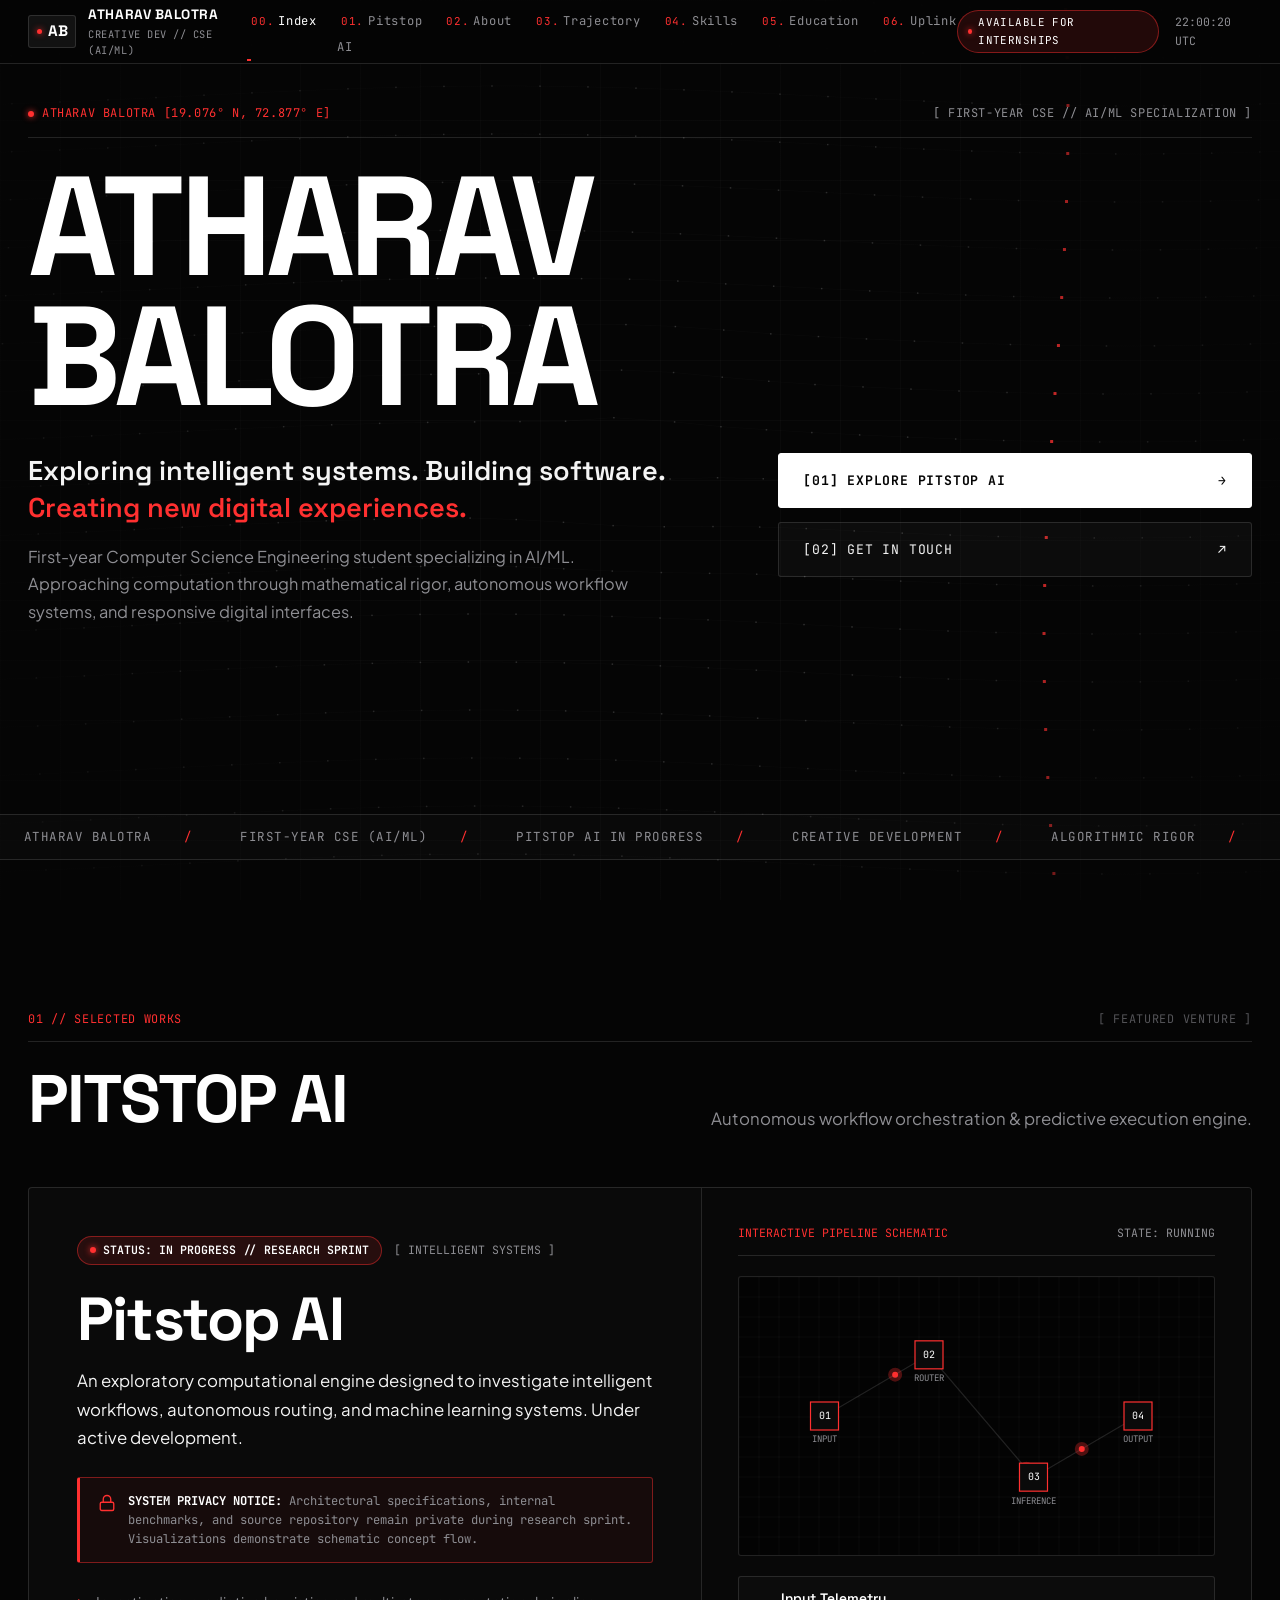
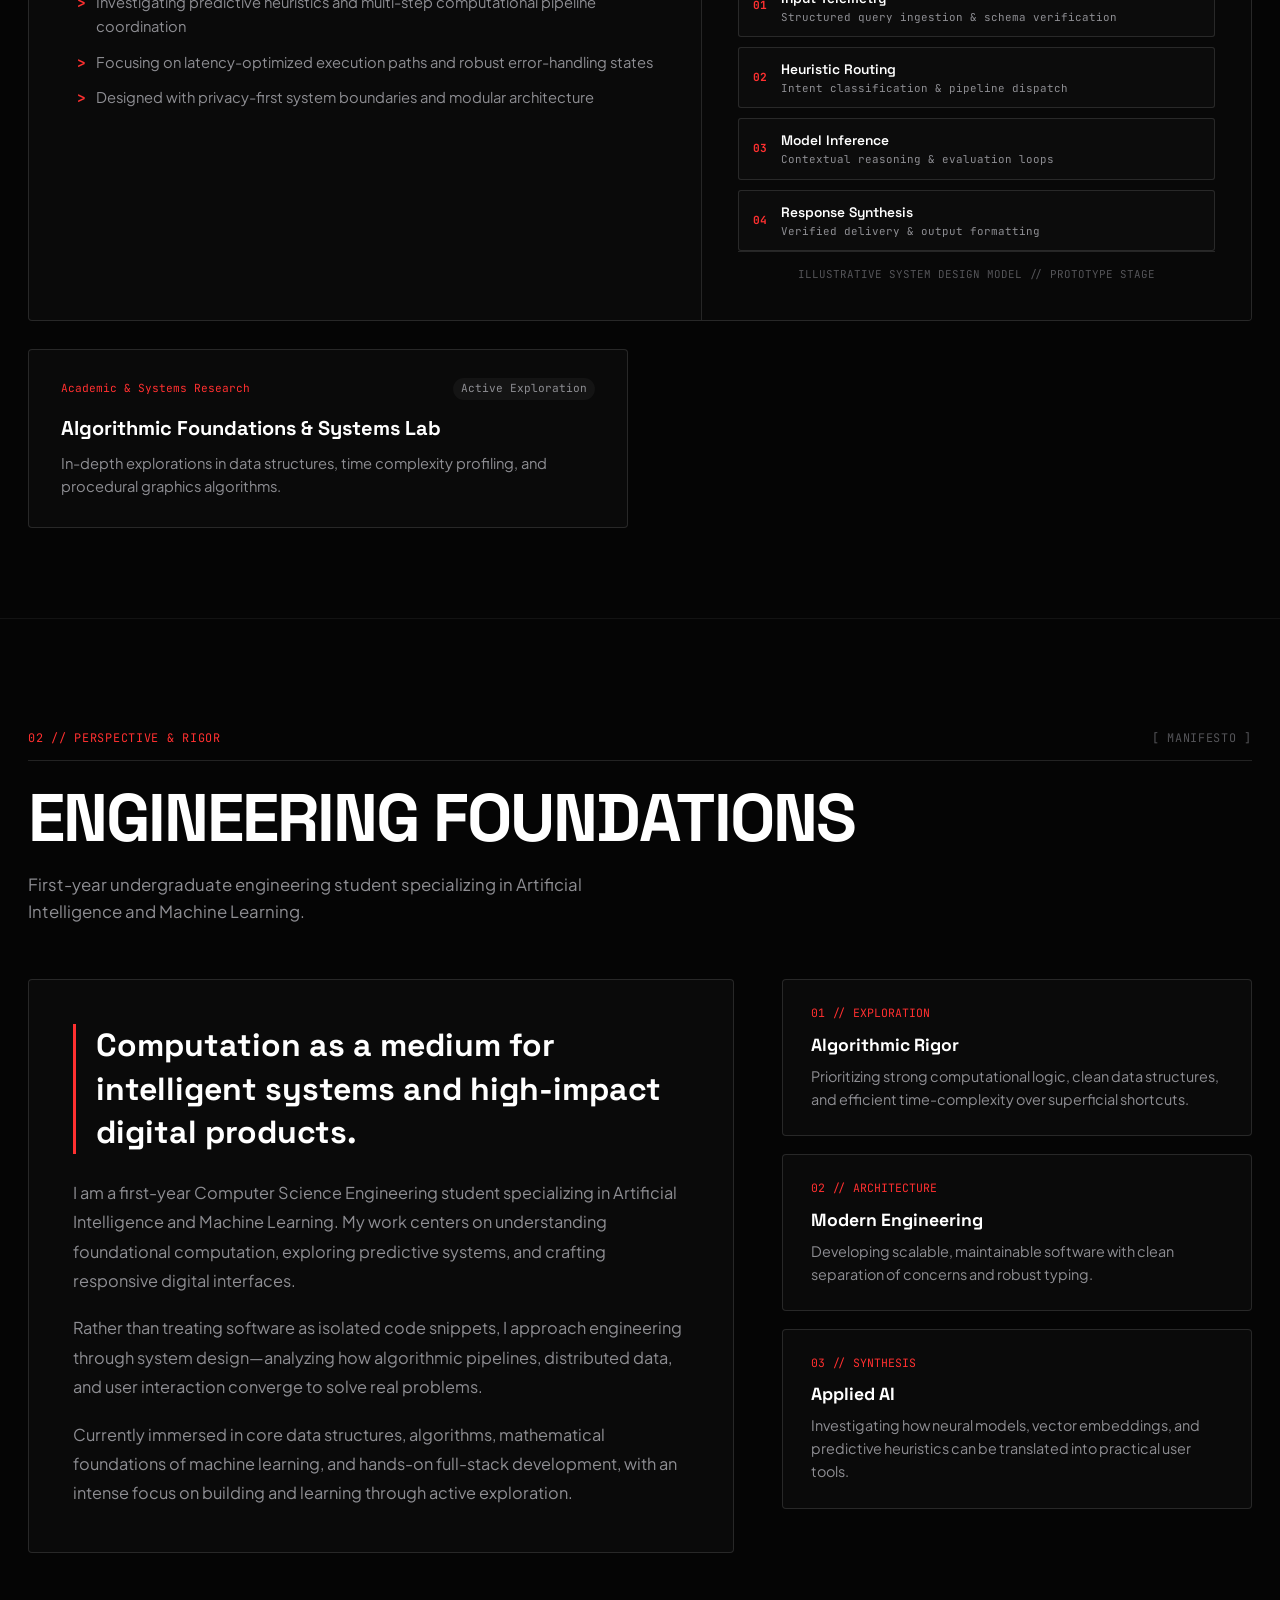
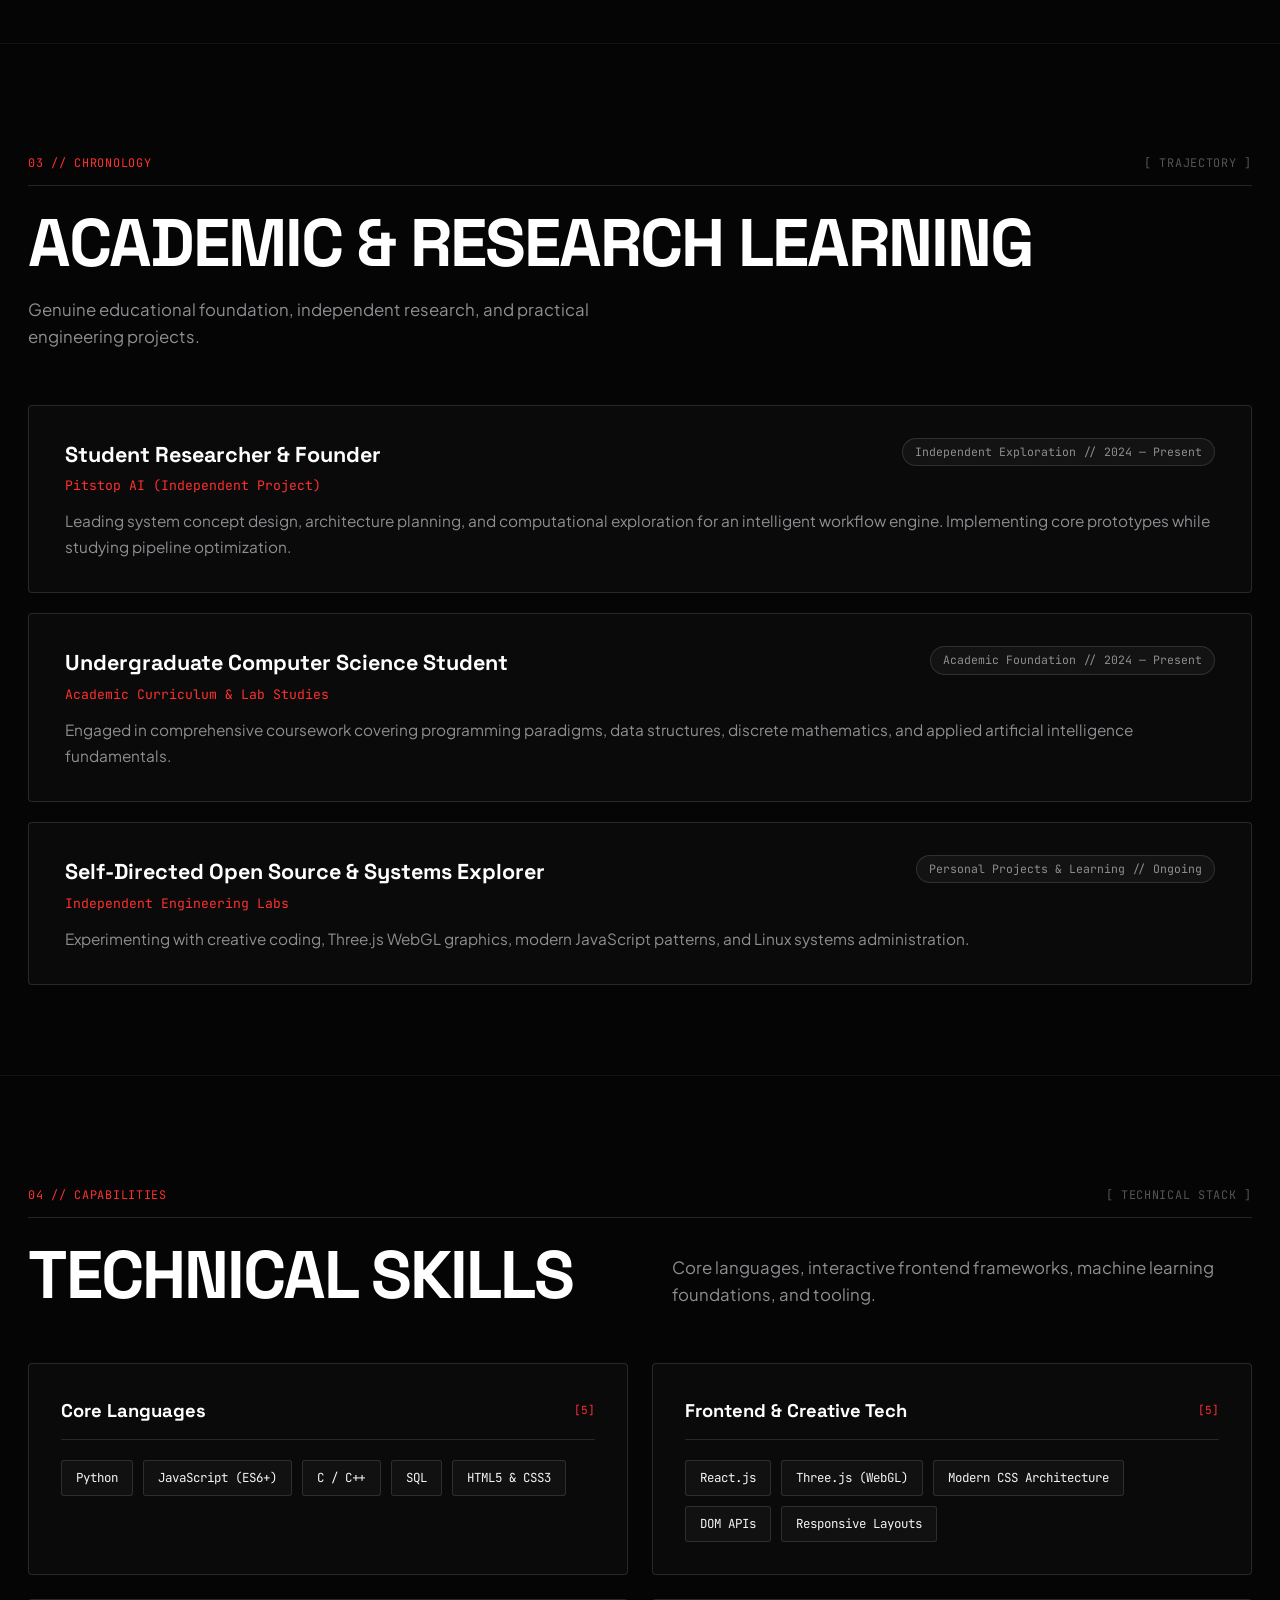
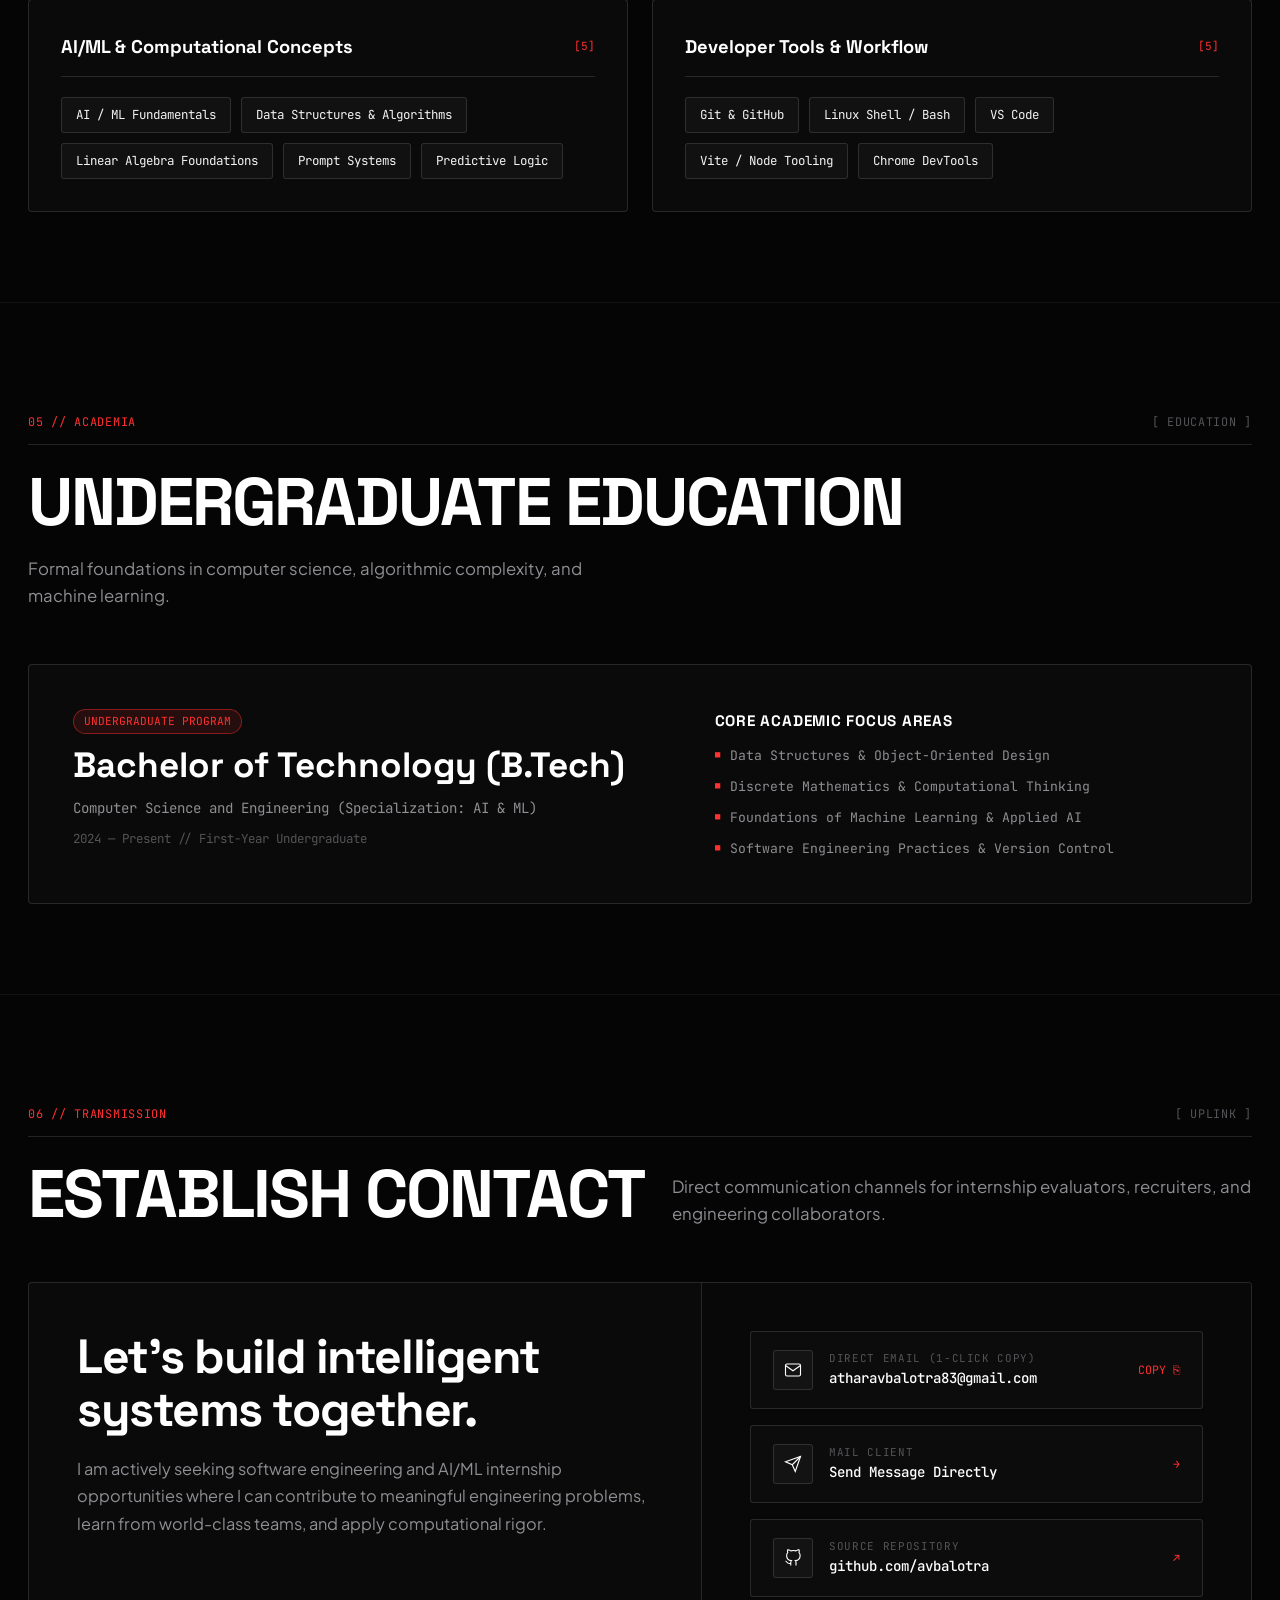
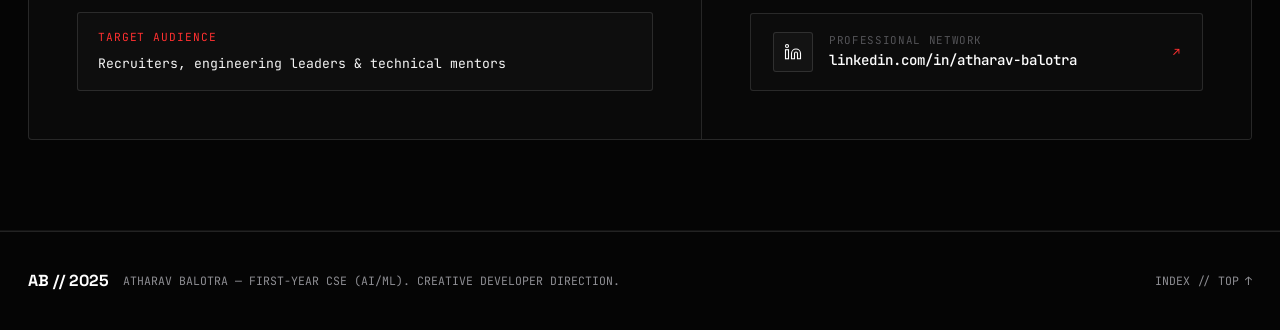
==== index.html @ dbfda737 "feat: complete Wodniack creative-developer redesign with oversized typography and generative wave ca" ====
<!DOCTYPE html>
<html lang="en">
<head>
  <meta charset="UTF-8">
  <meta name="viewport" content="width=device-width, initial-scale=1.0">
  <title>ATHARAV BALOTRA — Creative Developer &amp; CSE (AI/ML)</title>
  
  <meta name="description" content="Atharav Balotra — First-year Computer Science Engineering student specializing in AI/ML. Creative developer portfolio featuring experimental typography, generative digital patterns, and Pitstop AI.">
  <meta name="author" content="Atharav Balotra">

  <!-- Monogram Vector Favicon -->
  <link rel="icon" href="data:image/svg+xml,<svg xmlns=%22http://www.w3.org/2000/svg%22 viewBox=%220 0 100 100%22><rect width=%22100%22 height=%22100%22 fill=%22%23050505%22/><circle cx=%2250%22 cy=%2250%22 r=%2238%22 fill=%22none%22 stroke=%22%23FF3030%22 stroke-width=%223%22 stroke-dasharray=%224 4%22/><text y=%22.72em%22 x=%22.18em%22 font-size=%2255%22 font-family=%22sans-serif%22 font-weight=%22800%22 fill=%22%23ffffff%22>AB</text></svg>">

  <!-- Google Fonts: Space Grotesk (Editorial Display), JetBrains Mono (Technical Monospace), Plus Jakarta Sans (Body) -->
  <link rel="preconnect" href="https://fonts.googleapis.com">
  <link rel="preconnect" href="https://fonts.gstatic.com" crossorigin>
  <link href="https://fonts.googleapis.com/css2?family=JetBrains+Mono:wght@300;400;500;600;700&family=Plus+Jakarta+Sans:wght@300;400;500;600;700;800&family=Space+Grotesk:wght@500;600;700;800&display=swap" rel="stylesheet">

  <link rel="stylesheet" href="style.css">
</head>
<body class="wodniack-creative">

  <!-- Accessibility Skip Link -->
  <a href="#hero" class="skip-link">Skip to central content</a>

  <!-- ========================================================
       GENERATIVE DIGITAL WAVE BACKGROUND (2D CANVAS)
       ======================================================== -->
  <div class="generative-viewport" aria-hidden="true">
    <canvas id="generativeCanvas" class="canvas-generative"></canvas>
    <div class="screen-grid-overlay"></div>
    <div class="screen-dither-vignette"></div>
  </div>

  <!-- ========================================================
       MINIMAL TECHNICAL HEADER & NAVIGATION
       ======================================================== -->
  <header class="creative-header" id="mainHeader">
    <div class="header-container">
      
      <!-- Monogram & Identity -->
      <a href="#hero" class="brand-anchor" aria-label="Atharav Balotra Homepage">
        <div class="brand-badge">
          <span class="red-dot"></span>
          <span>AB</span>
        </div>
        <div class="brand-meta">
          <span class="brand-title">ATHARAV BALOTRA</span>
          <span class="brand-subtitle">CREATIVE DEV // CSE (AI/ML)</span>
        </div>
      </a>

      <!-- Desktop Navigation Links (No Resume Link) -->
      <nav class="header-nav" aria-label="Primary Navigation">
        <ul class="nav-links-row">
          <li><a href="#hero" class="nav-link-item active" data-section="hero"><span class="idx">00.</span>Index</a></li>
          <li><a href="#pitstop" class="nav-link-item" data-section="pitstop"><span class="idx">01.</span>Pitstop AI</a></li>
          <li><a href="#about" class="nav-link-item" data-section="about"><span class="idx">02.</span>About</a></li>
          <li><a href="#experience" class="nav-link-item" data-section="experience"><span class="idx">03.</span>Trajectory</a></li>
          <li><a href="#skills" class="nav-link-item" data-section="skills"><span class="idx">04.</span>Skills</a></li>
          <li><a href="#education" class="nav-link-item" data-section="education"><span class="idx">05.</span>Education</a></li>
          <li><a href="#contact" class="nav-link-item" data-section="contact"><span class="idx">06.</span>Uplink</a></li>
        </ul>
      </nav>

      <!-- Telemetry Status & Mobile Toggle -->
      <div class="header-telemetry">
        <div class="status-chip" title="Target: Recruiters &amp; Internship Evaluators">
          <span class="chip-pulse"></span>
          <span>AVAILABLE FOR INTERNSHIPS</span>
        </div>
        <span class="clock-display" id="telemetryClock">--:--:-- UTC</span>

        <button class="mobile-nav-toggle" id="mobileNavToggle" aria-label="Toggle Navigation Drawer" aria-expanded="false">
          <span class="toggle-line"></span>
          <span class="toggle-line"></span>
        </button>
      </div>

    </div>

    <!-- Mobile Drawer Menu (No Resume Button) -->
    <div class="mobile-drawer-menu" id="mobileDrawerMenu" aria-hidden="true">
      <ul class="mobile-drawer-list">
        <li><a href="#hero" class="mobile-item"><span class="m-idx">00.</span>Origin // Index</a></li>
        <li><a href="#pitstop" class="mobile-item"><span class="m-idx">01.</span>Featured // Pitstop AI</a></li>
        <li><a href="#about" class="mobile-item"><span class="m-idx">02.</span>Perspective // About</a></li>
        <li><a href="#experience" class="mobile-item"><span class="m-idx">03.</span>Chronology // Trajectory</a></li>
        <li><a href="#skills" class="mobile-item"><span class="m-idx">04.</span>Capabilities // Skills</a></li>
        <li><a href="#education" class="mobile-item"><span class="m-idx">05.</span>Undergraduate // Education</a></li>
        <li><a href="#contact" class="mobile-item"><span class="m-idx">06.</span>Transmission // Contact</a></li>
      </ul>
    </div>
  </header>

  <!-- ========================================================
       MAIN STAGE: EDITORIAL SECTORS
       ======================================================== -->
  <main class="main-content" id="main-content">

    <!-- ----------------------------------------------------
         HERO SECTION: OVERSIZED EDITORIAL TYPOGRAPHY
         ---------------------------------------------------- -->
    <section class="hero-stage" id="hero">
      <div class="hero-main-container">
        
        <!-- Metadata Row -->
        <div class="hero-meta-row">
          <span class="hero-tag">
            <span class="hero-tag-dot"></span>
            <span>ATHARAV BALOTRA [19.076° N, 72.877° E]</span>
          </span>
          <span>[ FIRST-YEAR CSE // AI/ML SPECIALIZATION ]</span>
        </div>

        <!-- Massive Kinetic Typography Heading -->
        <div class="hero-headline-wrap">
          <h1 class="hero-massive-title" id="heroMassiveTitle">
            <span class="title-line" data-text="ATHARAV">ATHARAV</span>
            <span class="title-line" data-text="BALOTRA">BALOTRA</span>
          </h1>
        </div>

        <!-- Sub-Grid: Narrative Lead & Actions -->
        <div class="hero-sub-grid">
          <div>
            <div class="hero-lead-text">
              Exploring intelligent systems. Building software. <span class="highlight-red">Creating new digital experiences.</span>
            </div>
            <p class="hero-bio-p">
              First-year Computer Science Engineering student specializing in AI/ML. Approaching computation through mathematical rigor, autonomous workflow systems, and responsive digital interfaces.
            </p>
          </div>

          <!-- Action Triggers (No Resume Button) -->
          <div class="hero-actions-row">
            <a href="#pitstop" class="btn-action-primary" aria-label="Explore Featured Project Pitstop AI">
              <span>[01] EXPLORE PITSTOP AI</span>
              <span>&rarr;</span>
            </a>
            <a href="#contact" class="btn-action-ghost" aria-label="Navigate to Contact Section">
              <span>[02] GET IN TOUCH</span>
              <span>&nearr;</span>
            </a>
          </div>
        </div>

      </div>

      <!-- Kinetic Marquee Ticker Ribbon -->
      <div class="kinetic-ticker-ribbon" aria-hidden="true">
        <div class="ticker-track">
          <span class="ticker-item">ATHARAV BALOTRA <span class="sep">/</span></span>
          <span class="ticker-item">FIRST-YEAR CSE (AI/ML) <span class="sep">/</span></span>
          <span class="ticker-item">PITSTOP AI IN PROGRESS <span class="sep">/</span></span>
          <span class="ticker-item">CREATIVE DEVELOPMENT <span class="sep">/</span></span>
          <span class="ticker-item">ALGORITHMIC RIGOR <span class="sep">/</span></span>
          <span class="ticker-item">SYSTEMS ARCHITECTURE <span class="sep">/</span></span>
          <!-- Cloned for seamless loop -->
          <span class="ticker-item">ATHARAV BALOTRA <span class="sep">/</span></span>
          <span class="ticker-item">FIRST-YEAR CSE (AI/ML) <span class="sep">/</span></span>
          <span class="ticker-item">PITSTOP AI IN PROGRESS <span class="sep">/</span></span>
          <span class="ticker-item">CREATIVE DEVELOPMENT <span class="sep">/</span></span>
          <span class="ticker-item">ALGORITHMIC RIGOR <span class="sep">/</span></span>
          <span class="ticker-item">SYSTEMS ARCHITECTURE <span class="sep">/</span></span>
        </div>
      </div>
    </section>

    <!-- ----------------------------------------------------
         01. SELECTED WORKS: PITSTOP AI (LARGE PRESENTATION)
         ---------------------------------------------------- -->
    <section class="editorial-sector" id="pitstop">
      <div class="sector-wrap">
        
        <header class="sector-editorial-header">
          <div class="seh-index-row">
            <span class="sec-num">01 // SELECTED WORKS</span>
            <span class="sec-code">[ FEATURED VENTURE ]</span>
          </div>
          <div class="seh-title-row">
            <h2 class="seh-large-title">PITSTOP AI</h2>
            <p class="seh-desc-lead">
              Autonomous workflow orchestration &amp; predictive execution engine.
            </p>
          </div>
        </header>

        <!-- Flagship Project Presentation -->
        <article class="editorial-project-card">
          <div class="epc-split-layout">
            
            <!-- Left Info Column -->
            <div class="epc-info-column">
              <div>
                <div class="epc-top-bar">
                  <span class="status-badge-red">
                    <span class="badge-dot-ping"></span>
                    <span>STATUS: IN PROGRESS // RESEARCH SPRINT</span>
                  </span>
                  <span class="epc-tag">[ INTELLIGENT SYSTEMS ]</span>
                </div>

                <h3 class="epc-project-title">Pitstop AI</h3>

                <p class="epc-summary">
                  An exploratory computational engine designed to investigate intelligent workflows, autonomous routing, and machine learning systems. Under active development.
                </p>

                <!-- Truthful Privacy Notice -->
                <div class="privacy-boundary-box">
                  <svg class="pbb-icon" viewBox="0 0 24 24" fill="none" stroke="currentColor" stroke-width="1.8">
                    <rect x="3" y="11" width="18" height="11" rx="2" ry="2"/>
                    <path d="M7 11V7a5 5 0 0 1 10 0v4"/>
                  </svg>
                  <div class="pbb-text">
                    <strong>SYSTEM PRIVACY NOTICE:</strong> Architectural specifications, internal benchmarks, and source repository remain private during research sprint. Visualizations demonstrate schematic concept flow.
                  </div>
                </div>

                <ul class="epc-bullet-list">
                  <li>Investigating predictive heuristics and multi-step computational pipeline coordination</li>
                  <li>Focusing on latency-optimized execution paths and robust error-handling states</li>
                  <li>Designed with privacy-first system boundaries and modular architecture</li>
                </ul>
              </div>
            </div>

            <!-- Right Interactive Schematic Column -->
            <div class="epc-visual-column">
              <div class="visual-column-header">
                <span class="v-tag">INTERACTIVE PIPELINE SCHEMATIC</span>
                <span>STATE: RUNNING</span>
              </div>

              <!-- Interactive 2D Canvas -->
              <div class="schematic-canvas-wrap">
                <canvas id="schematicCanvas" class="schematic-canvas"></canvas>
              </div>

              <div class="pipeline-nodes-stack">
                <div class="pipeline-node-item">
                  <span class="pni-idx">01</span>
                  <div class="pni-info">
                    <span class="pni-name">Input Telemetry</span>
                    <span class="pni-sub">Structured query ingestion &amp; schema verification</span>
                  </div>
                </div>
                <div class="pipeline-node-item">
                  <span class="pni-idx">02</span>
                  <div class="pni-info">
                    <span class="pni-name">Heuristic Routing</span>
                    <span class="pni-sub">Intent classification &amp; pipeline dispatch</span>
                  </div>
                </div>
                <div class="pipeline-node-item">
                  <span class="pni-idx">03</span>
                  <div class="pni-info">
                    <span class="pni-name">Model Inference</span>
                    <span class="pni-sub">Contextual reasoning &amp; evaluation loops</span>
                  </div>
                </div>
                <div class="pipeline-node-item">
                  <span class="pni-idx">04</span>
                  <div class="pni-info">
                    <span class="pni-name">Response Synthesis</span>
                    <span class="pni-sub">Verified delivery &amp; output formatting</span>
                  </div>
                </div>
              </div>

              <div class="visual-column-footer">
                ILLUSTRATIVE SYSTEM DESIGN MODEL // PROTOTYPE STAGE
              </div>
            </div>

          </div>
        </article>

        <!-- Secondary Explorations (Hydrated from Maintainable Data Source) -->
        <div class="secondary-projects-grid" id="secondaryProjectsContainer"></div>

      </div>
    </section>

    <!-- ----------------------------------------------------
         02. ABOUT SECTION: PERSPECTIVE & RIGOR
         ---------------------------------------------------- -->
    <section class="editorial-sector" id="about">
      <div class="sector-wrap">
        
        <header class="sector-editorial-header">
          <div class="seh-index-row">
            <span class="sec-num">02 // PERSPECTIVE &amp; RIGOR</span>
            <span class="sec-code">[ MANIFESTO ]</span>
          </div>
          <div class="seh-title-row">
            <h2 class="seh-large-title">ENGINEERING FOUNDATIONS</h2>
            <p class="seh-desc-lead">
              First-year undergraduate engineering student specializing in Artificial Intelligence and Machine Learning.
            </p>
          </div>
        </header>

        <div class="editorial-about-grid">
          
          <article class="about-manifesto-pane">
            <h3 class="manifesto-big-statement">
              Computation as a medium for intelligent systems and high-impact digital products.
            </h3>
            <div class="manifesto-paragraphs" id="aboutManifestoContainer">
              <p>
                I am a first-year Computer Science Engineering student specializing in Artificial Intelligence and Machine Learning. My work centers on understanding foundational computation, exploring predictive systems, and crafting responsive digital interfaces.
              </p>
              <p>
                Rather than treating software as isolated code snippets, I approach engineering through system design—analyzing how algorithmic pipelines, distributed data, and user interaction converge to solve real problems.
              </p>
              <p>
                Currently immersed in core data structures, algorithms, mathematical foundations of machine learning, and hands-on full-stack development, with an intense focus on building and learning through active exploration.
              </p>
            </div>
          </article>

          <div class="principles-vertical-stack" id="principlesContainer">
            <div class="principle-block">
              <div class="pb-header">
                <span>01 // EXPLORATION</span>
              </div>
              <h4 class="pb-title">Algorithmic Rigor</h4>
              <p class="pb-desc">
                Prioritizing strong computational logic, clean data structures, and efficient time-complexity over superficial shortcuts.
              </p>
            </div>

            <div class="principle-block">
              <div class="pb-header">
                <span>02 // ARCHITECTURE</span>
              </div>
              <h4 class="pb-title">Modern Engineering</h4>
              <p class="pb-desc">
                Developing scalable, maintainable software with clean separation of concerns and robust typing.
              </p>
            </div>

            <div class="principle-block">
              <div class="pb-header">
                <span>03 // SYNTHESIS</span>
              </div>
              <h4 class="pb-title">Applied AI</h4>
              <p class="pb-desc">
                Investigating how neural models, vector embeddings, and predictive heuristics can be translated into practical user tools.
              </p>
            </div>
          </div>

        </div>

      </div>
    </section>

    <!-- ----------------------------------------------------
         03. EXPERIENCE: TRAJECTORY & LABS
         ---------------------------------------------------- -->
    <section class="editorial-sector" id="experience">
      <div class="sector-wrap">
        
        <header class="sector-editorial-header">
          <div class="seh-index-row">
            <span class="sec-num">03 // CHRONOLOGY</span>
            <span class="sec-code">[ TRAJECTORY ]</span>
          </div>
          <div class="seh-title-row">
            <h2 class="seh-large-title">ACADEMIC &amp; RESEARCH LEARNING</h2>
            <p class="seh-desc-lead">
              Genuine educational foundation, independent research, and practical engineering projects.
            </p>
          </div>
        </header>

        <div class="trajectory-stack" id="experienceTrajectoryContainer">
          
          <div class="trajectory-card">
            <div class="tc-top-row">
              <div>
                <h3 class="tc-role">Student Researcher &amp; Founder</h3>
                <div class="tc-entity">Pitstop AI (Independent Project)</div>
              </div>
              <span class="tc-meta-pill">Independent Exploration // 2024 — Present</span>
            </div>
            <p class="tc-desc">
              Leading system concept design, architecture planning, and computational exploration for an intelligent workflow engine. Implementing core prototypes while studying pipeline optimization.
            </p>
          </div>

          <div class="trajectory-card">
            <div class="tc-top-row">
              <div>
                <h3 class="tc-role">Undergraduate Computer Science Student</h3>
                <div class="tc-entity">Academic Curriculum &amp; Lab Studies</div>
              </div>
              <span class="tc-meta-pill">Academic Foundation // 2024 — Present</span>
            </div>
            <p class="tc-desc">
              Engaged in comprehensive coursework covering programming paradigms, data structures, discrete mathematics, and applied artificial intelligence fundamentals.
            </p>
          </div>

          <div class="trajectory-card">
            <div class="tc-top-row">
              <div>
                <h3 class="tc-role">Self-Directed Open Source &amp; Systems Explorer</h3>
                <div class="tc-entity">Independent Engineering Labs</div>
              </div>
              <span class="tc-meta-pill">Personal Projects &amp; Learning // Ongoing</span>
            </div>
            <p class="tc-desc">
              Experimenting with creative coding, interactive Canvas graphics, modern JavaScript patterns, and Linux systems administration.
            </p>
          </div>

        </div>

      </div>
    </section>

    <!-- ----------------------------------------------------
         04. SKILLS: TECHNICAL CAPABILITIES
         ---------------------------------------------------- -->
    <section class="editorial-sector" id="skills">
      <div class="sector-wrap">
        
        <header class="sector-editorial-header">
          <div class="seh-index-row">
            <span class="sec-num">04 // CAPABILITIES</span>
            <span class="sec-code">[ TECHNICAL STACK ]</span>
          </div>
          <div class="seh-title-row">
            <h2 class="seh-large-title">TECHNICAL SKILLS</h2>
            <p class="seh-desc-lead">
              Core languages, interactive frontend frameworks, machine learning foundations, and tooling.
            </p>
          </div>
        </header>

        <div class="skills-modern-grid" id="skillsMatrixContainer">
          
          <div class="skill-modern-card">
            <div class="smc-header">
              <h3 class="smc-title">Core Languages</h3>
              <span class="smc-count">[5]</span>
            </div>
            <div class="smc-pills-wrap">
              <span class="smc-pill">Python</span>
              <span class="smc-pill">JavaScript (ES6+)</span>
              <span class="smc-pill">C / C++</span>
              <span class="smc-pill">SQL</span>
              <span class="smc-pill">HTML5 &amp; CSS3</span>
            </div>
          </div>

          <div class="skill-modern-card">
            <div class="smc-header">
              <h3 class="smc-title">Frontend &amp; Creative Tech</h3>
              <span class="smc-count">[5]</span>
            </div>
            <div class="smc-pills-wrap">
              <span class="smc-pill">React.js</span>
              <span class="smc-pill">Canvas 2D / WebGL</span>
              <span class="smc-pill">Modern CSS Architecture</span>
              <span class="smc-pill">DOM APIs</span>
              <span class="smc-pill">Responsive Layouts</span>
            </div>
          </div>

          <div class="skill-modern-card">
            <div class="smc-header">
              <h3 class="smc-title">AI/ML &amp; Computational Concepts</h3>
              <span class="smc-count">[5]</span>
            </div>
            <div class="smc-pills-wrap">
              <span class="smc-pill">AI / ML Fundamentals</span>
              <span class="smc-pill">Data Structures &amp; Algorithms</span>
              <span class="smc-pill">Linear Algebra Foundations</span>
              <span class="smc-pill">Prompt Systems</span>
              <span class="smc-pill">Predictive Logic</span>
            </div>
          </div>

          <div class="skill-modern-card">
            <div class="smc-header">
              <h3 class="smc-title">Developer Tools &amp; Workflow</h3>
              <span class="smc-count">[5]</span>
            </div>
            <div class="smc-pills-wrap">
              <span class="smc-pill">Git &amp; GitHub</span>
              <span class="smc-pill">Linux Shell / Bash</span>
              <span class="smc-pill">VS Code</span>
              <span class="smc-pill">Vite / Node Tooling</span>
              <span class="smc-pill">Chrome DevTools</span>
            </div>
          </div>

        </div>

      </div>
    </section>

    <!-- ----------------------------------------------------
         05. EDUCATION: UNDERGRADUATE FOUNDATION
         ---------------------------------------------------- -->
    <section class="editorial-sector" id="education">
      <div class="sector-wrap">
        
        <header class="sector-editorial-header">
          <div class="seh-index-row">
            <span class="sec-num">05 // ACADEMIA</span>
            <span class="sec-code">[ EDUCATION ]</span>
          </div>
          <div class="seh-title-row">
            <h2 class="seh-large-title">UNDERGRADUATE EDUCATION</h2>
            <p class="seh-desc-lead">
              Formal foundations in computer science, algorithmic complexity, and machine learning.
            </p>
          </div>
        </header>

        <article class="education-editorial-card">
          <div class="edu-split-row">
            
            <div class="edu-left-col">
              <span class="edu-tag-pill">UNDERGRADUATE PROGRAM</span>
              <h3 class="edu-degree-title">Bachelor of Technology (B.Tech)</h3>
              <div class="edu-spec-sub">Computer Science and Engineering (Specialization: AI &amp; ML)</div>
              <div class="edu-timeline-sub">2024 — Present // First-Year Undergraduate</div>
            </div>

            <div class="edu-right-col">
              <h4 class="edu-focus-header">Core Academic Focus Areas</h4>
              <ul class="edu-focus-items" id="eduFocusItemsContainer">
                <li>Data Structures &amp; Object-Oriented Design</li>
                <li>Discrete Mathematics &amp; Computational Thinking</li>
                <li>Foundations of Machine Learning &amp; Applied AI</li>
                <li>Software Engineering Practices &amp; Version Control</li>
              </ul>
            </div>

          </div>
        </article>

      </div>
    </section>

    <!-- ----------------------------------------------------
         06. CONTACT: TRANSMISSION UPLINK
         ---------------------------------------------------- -->
    <section class="editorial-sector" id="contact">
      <div class="sector-wrap">
        
        <header class="sector-editorial-header">
          <div class="seh-index-row">
            <span class="sec-num">06 // TRANSMISSION</span>
            <span class="sec-code">[ UPLINK ]</span>
          </div>
          <div class="seh-title-row">
            <h2 class="seh-large-title">ESTABLISH CONTACT</h2>
            <p class="seh-desc-lead">
              Direct communication channels for internship evaluators, recruiters, and engineering collaborators.
            </p>
          </div>
        </header>

        <div class="contact-uplink-card">
          <div class="cuc-split-layout">
            
            <div class="cuc-left-info">
              <div>
                <h3 class="cuc-headline">Let's build intelligent systems together.</h3>
                <p class="cuc-body">
                  I am actively seeking software engineering and AI/ML internship opportunities where I can contribute to meaningful engineering problems, learn from world-class teams, and apply computational rigor.
                </p>
              </div>

              <div class="cuc-audience-note">
                <span class="can-title">TARGET AUDIENCE</span>
                <span class="can-text">Recruiters, engineering leaders &amp; technical mentors</span>
              </div>
            </div>

            <div class="cuc-right-channels">
              
              <!-- 1-Click Copy Email Channel -->
              <div class="direct-channel-card" id="copyEmailBtn" role="button" tabindex="0" aria-label="Copy email address to clipboard">
                <div class="dcc-info">
                  <div class="dcc-icon-box">
                    <svg class="dcc-svg" viewBox="0 0 24 24">
                      <path d="M4 4h16c1.1 0 2 .9 2 2v12c0 1.1-.9 2-2 2H4c-1.1 0-2-.9-2-2V6c0-1.1.9-2 2-2z"/>
                      <polyline points="22,6 12,13 2,6"/>
                    </svg>
                  </div>
                  <div class="dcc-text-col">
                    <span class="dcc-lbl">DIRECT EMAIL (1-CLICK COPY)</span>
                    <span class="dcc-val" id="contactEmailVal">atharavbalotra83@gmail.com</span>
                  </div>
                </div>
                <span class="dcc-action-badge">COPY ⎘</span>
              </div>

              <!-- Mail Client Direct Link -->
              <a href="mailto:atharavbalotra83@gmail.com" class="direct-channel-card" aria-label="Send direct message via email client">
                <div class="dcc-info">
                  <div class="dcc-icon-box">
                    <svg class="dcc-svg" viewBox="0 0 24 24">
                      <line x1="22" y1="2" x2="11" y2="13"/>
                      <polygon points="22 2 15 22 11 13 2 9 22 2"/>
                    </svg>
                  </div>
                  <div class="dcc-text-col">
                    <span class="dcc-lbl">MAIL CLIENT</span>
                    <span class="dcc-val">Send Message Directly</span>
                  </div>
                </div>
                <span class="dcc-action-badge">&rarr;</span>
              </a>

              <!-- GitHub Profile -->
              <a href="https://github.com/avbalotra" target="_blank" rel="noopener noreferrer" class="direct-channel-card" aria-label="Visit Atharav Balotra GitHub profile">
                <div class="dcc-info">
                  <div class="dcc-icon-box">
                    <svg class="dcc-svg" viewBox="0 0 24 24">
                      <path d="M9 19c-5 1.5-5-2.5-7-3m14 6v-3.87a3.37 3.37 0 0 0-.94-2.61c3.14-.35 6.44-1.54 6.44-7A5.44 5.44 0 0 0 20 4.77 5.07 5.07 0 0 0 19.91 1S18.73.65 16 2.48a13.38 13.38 0 0 0-7 0C6.27.65 5.09 1 5.09 1A5.07 5.07 0 0 0 5 4.77a5.44 5.44 0 0 0-1.5 3.78c0 5.42 3.3 6.61 6.44 7A3.37 3.37 0 0 0 9 18.13V22"/>
                    </svg>
                  </div>
                  <div class="dcc-text-col">
                    <span class="dcc-lbl">SOURCE REPOSITORY</span>
                    <span class="dcc-val">github.com/avbalotra</span>
                  </div>
                </div>
                <span class="dcc-action-badge">&nearr;</span>
              </a>

              <!-- LinkedIn Profile -->
              <a href="https://www.linkedin.com/in/atharav-balotra-5058a7336" target="_blank" rel="noopener noreferrer" class="direct-channel-card" aria-label="Visit Atharav Balotra LinkedIn profile">
                <div class="dcc-info">
                  <div class="dcc-icon-box">
                    <svg class="dcc-svg" viewBox="0 0 24 24">
                      <path d="M16 8a6 6 0 0 1 6 6v7h-4v-7a2 2 0 0 0-2-2 2 2 0 0 0-2 2v7h-4v-7a6 6 0 0 1 6-6z"/>
                      <rect x="2" y="9" width="4" height="12"/>
                      <circle cx="4" cy="4" r="2"/>
                    </svg>
                  </div>
                  <div class="dcc-text-col">
                    <span class="dcc-lbl">PROFESSIONAL NETWORK</span>
                    <span class="dcc-val">linkedin.com/in/atharav-balotra</span>
                  </div>
                </div>
                <span class="dcc-action-badge">&nearr;</span>
              </a>

            </div>

          </div>
        </div>

      </div>
    </section>

  </main>

  <!-- Interactive Clipboard Toast -->
  <div class="cyber-toast" id="copyToast" role="status" aria-live="polite">
    <span class="toast-dot"></span>
    <span class="toast-msg">EMAIL COPIED TO CLIPBOARD // ATHARAVBALOTRA83@GMAIL.COM</span>
  </div>

  <!-- ========================================================
       CREATIVE FOOTER
       ======================================================== -->
  <footer class="creative-footer">
    <div class="footer-container">
      <div class="footer-left">
        <span class="footer-monogram">AB // 2025</span>
        <span class="footer-statement">
          ATHARAV BALOTRA &mdash; FIRST-YEAR CSE (AI/ML). CREATIVE DEVELOPER DIRECTION.
        </span>
      </div>
      <div class="footer-right">
        <a href="#hero" class="footer-back-top" aria-label="Return to top of page">
          <span>INDEX // TOP</span>
          <span>&uarr;</span>
        </a>
      </div>
    </div>
  </footer>

  <!-- ========================================================
       SCRIPTS: DATA SOURCE MODULE & MOTION ARCHITECTURE
       ======================================================== -->
  <script src="portfolio-data.js"></script>
  <script src="script.js"></script>
</body>
</html>
---- style.css ----
/* ==========================================================================
   ATHARAV BALOTRA — CREATIVE DEVELOPER & CSE (AI/ML)
   STYLE.CSS: Wodniack-Inspired Creative-Developer Direction
   Oversized Editorial Typography, Generative Digital Graphics,
   Brutalist Monochrome Contrast & Restrained Vivid Red Accents
   Pure CSS (Zero external frameworks)
   ========================================================================== */

/* --------------------------------------------------------------------------
   1. DESIGN TOKENS & SYSTEM VARIABLES
   -------------------------------------------------------------------------- */
:root {
  /* Editorial Monochrome Palette */
  --bg-void: #050505;
  --bg-surface: #0a0a0a;
  --bg-surface-hover: #121212;
  --bg-card: rgba(14, 14, 14, 0.85);
  --bg-card-hover: rgba(22, 22, 22, 0.95);

  /* Hairline Borders & Structural Grids */
  --border-line: rgba(255, 255, 255, 0.12);
  --border-line-hover: rgba(255, 255, 255, 0.35);
  --border-subtle: rgba(255, 255, 255, 0.06);

  /* Restrained Vivid Red Accent */
  --accent-red: #FF3030;
  --accent-red-hover: #ff4d4d;
  --deep-red: #801018;
  --accent-red-dim: rgba(255, 48, 48, 0.12);
  --accent-red-glow: rgba(255, 48, 48, 0.3);
  --accent-red-border: rgba(255, 48, 48, 0.45);

  /* Typography Palette */
  --text-pure: #ffffff;
  --text-primary: #F4F4F4;
  --text-secondary: #8E8E93;
  --text-muted: #545458;

  /* Typography Families */
  --font-display: 'Space Grotesk', -apple-system, BlinkMacSystemFont, 'Segoe UI', Roboto, sans-serif;
  --font-body: 'Plus Jakarta Sans', -apple-system, BlinkMacSystemFont, 'Segoe UI', Roboto, sans-serif;
  --font-mono: 'JetBrains Mono', 'SF Mono', Consolas, Menlo, monospace;

  /* Layout Constants */
  --max-width: 1320px;
  --header-h: 64px;
  --radius-card: 4px;
  --radius-pill: 999px;

  /* Motion Curves */
  --ease-expo: cubic-bezier(0.16, 1, 0.3, 1);
  --transition-fast: 0.18s var(--ease-expo);
  --transition-smooth: 0.35s var(--ease-expo);
}

/* --------------------------------------------------------------------------
   2. GLOBAL RESETS & STACKING ARCHITECTURE
   -------------------------------------------------------------------------- */
*, *::before, *::after {
  box-sizing: border-box;
  margin: 0;
  padding: 0;
}

html {
  scroll-behavior: smooth;
  font-size: 16px;
  background-color: var(--bg-void);
  color: var(--text-primary);
  font-family: var(--font-body);
  -webkit-font-smoothing: antialiased;
  -moz-osx-font-smoothing: grayscale;
}

html, body {
  overflow-x: hidden;
  width: 100%;
  max-width: 100vw;
  background-color: var(--bg-void);
}

body.wodniack-creative {
  position: relative;
  min-height: 100vh;
  min-height: 100svh;
  color: var(--text-primary);
  line-height: 1.6;
}

/* Global Link Reset (Neutralize default browser blue & underline) */
a {
  color: inherit;
  text-decoration: none;
  transition: color var(--transition-fast), border-color var(--transition-fast);
}

/* Accessible Focus States */
a:focus-visible,
button:focus-visible,
div[tabindex="0"]:focus-visible {
  outline: 2px solid var(--accent-red);
  outline-offset: 3px;
}

/* Skip Link */
.skip-link {
  position: absolute;
  top: -100px;
  left: 20px;
  background: var(--bg-void);
  color: var(--accent-red);
  border: 1px solid var(--accent-red);
  padding: 8px 16px;
  font-family: var(--font-mono);
  font-size: 0.8rem;
  z-index: 10000;
  border-radius: 2px;
  transition: top 0.2s ease;
}
.skip-link:focus {
  top: 15px;
}

/* Custom Scrollbar */
::-webkit-scrollbar {
  width: 5px;
}
::-webkit-scrollbar-track {
  background: var(--bg-void);
}
::-webkit-scrollbar-thumb {
  background: rgba(255, 255, 255, 0.18);
  border-radius: 2px;
}
::-webkit-scrollbar-thumb:hover {
  background: var(--accent-red);
}

/* --------------------------------------------------------------------------
   3. GENERATIVE BACKGROUND VIEWPORT (INTERACTIVE DIGITAL WAVE & GRAIN)
   -------------------------------------------------------------------------- */
.generative-viewport {
  position: fixed;
  inset: 0;
  width: 100vw;
  height: 100vh;
  height: 100svh;
  pointer-events: none;
  z-index: 0;
  overflow: hidden;
  background: var(--bg-void);
}

.canvas-generative {
  position: absolute;
  inset: 0;
  width: 100%;
  height: 100%;
  display: block;
  z-index: 1;
}

.screen-grid-overlay {
  position: absolute;
  inset: 0;
  z-index: 2;
  background-image: linear-gradient(to right, rgba(255, 255, 255, 0.02) 1px, transparent 1px),
                    linear-gradient(to bottom, rgba(255, 255, 255, 0.02) 1px, transparent 1px);
  background-size: 60px 60px;
  pointer-events: none;
}

.screen-dither-vignette {
  position: absolute;
  inset: 0;
  z-index: 3;
  background: radial-gradient(circle at center, transparent 35%, rgba(5, 5, 5, 0.88) 100%);
  pointer-events: none;
}

/* --------------------------------------------------------------------------
   4. MINIMAL TECHNICAL HEADER & NAVIGATION
   -------------------------------------------------------------------------- */
.creative-header {
  position: fixed;
  top: 0;
  left: 0;
  right: 0;
  height: var(--header-h);
  background: rgba(5, 5, 5, 0.85);
  backdrop-filter: blur(16px);
  -webkit-backdrop-filter: blur(16px);
  border-bottom: 1px solid var(--border-line);
  z-index: 1000;
  display: flex;
  align-items: center;
}

.header-container {
  max-width: var(--max-width);
  margin: 0 auto;
  width: 100%;
  padding: 0 28px;
  display: flex;
  align-items: center;
  justify-content: space-between;
}

/* Brand Monogram */
.brand-anchor {
  display: flex;
  align-items: center;
  gap: 12px;
}

.brand-badge {
  font-family: var(--font-display);
  font-weight: 800;
  font-size: 0.95rem;
  letter-spacing: -0.02em;
  color: var(--text-pure);
  background: rgba(255, 255, 255, 0.06);
  border: 1px solid var(--border-line);
  padding: 3px 8px;
  border-radius: 3px;
  display: inline-flex;
  align-items: center;
  gap: 6px;
}

.brand-badge .red-dot {
  width: 5px;
  height: 5px;
  background: var(--accent-red);
  border-radius: 50%;
  box-shadow: 0 0 6px var(--accent-red);
}

.brand-meta {
  display: flex;
  flex-direction: column;
}

.brand-title {
  font-family: var(--font-display);
  font-weight: 700;
  font-size: 0.85rem;
  letter-spacing: 0.04em;
  color: var(--text-pure);
}

.brand-subtitle {
  font-family: var(--font-mono);
  font-size: 0.65rem;
  color: var(--text-secondary);
  letter-spacing: 0.05em;
}

/* Desktop Navigation */
.header-nav {
  display: flex;
}

.nav-links-row {
  display: flex;
  align-items: center;
  gap: 20px;
  list-style: none;
}

.nav-link-item {
  font-family: var(--font-mono);
  font-size: 0.76rem;
  letter-spacing: 0.06em;
  color: var(--text-secondary);
  padding: 6px 4px;
  position: relative;
  transition: color var(--transition-fast);
}

.nav-link-item .idx {
  color: var(--accent-red);
  margin-right: 4px;
  font-size: 0.68rem;
}

.nav-link-item::after {
  content: '';
  position: absolute;
  bottom: 0;
  left: 0;
  width: 0%;
  height: 1.5px;
  background: var(--accent-red);
  transition: width 0.25s var(--ease-expo);
}

.nav-link-item:hover {
  color: var(--text-pure);
}

.nav-link-item:hover::after,
.nav-link-item.active::after {
  width: 100%;
}

.nav-link-item.active {
  color: var(--text-pure);
}

/* Header Telemetry Status */
.header-telemetry {
  display: flex;
  align-items: center;
  gap: 16px;
  font-family: var(--font-mono);
  font-size: 0.72rem;
}

.status-chip {
  display: inline-flex;
  align-items: center;
  gap: 6px;
  padding: 3px 10px;
  background: var(--accent-red-dim);
  border: 1px solid var(--accent-red-border);
  border-radius: var(--radius-pill);
  color: var(--text-pure);
  font-size: 0.68rem;
  letter-spacing: 0.04em;
}

.status-chip .chip-pulse {
  width: 5px;
  height: 5px;
  background: var(--accent-red);
  border-radius: 50%;
  box-shadow: 0 0 6px var(--accent-red);
  animation: pulse-ring 2s infinite ease-in-out;
}

@keyframes pulse-ring {
  0%, 100% { opacity: 0.4; transform: scale(0.9); }
  50% { opacity: 1; transform: scale(1.2); }
}

.clock-display {
  color: var(--text-secondary);
}

/* Mobile Toggle */
.mobile-nav-toggle {
  display: none;
  background: transparent;
  border: 1px solid var(--border-line);
  border-radius: 3px;
  width: 36px;
  height: 36px;
  cursor: pointer;
  padding: 8px;
  flex-direction: column;
  justify-content: space-around;
  align-items: center;
}

.toggle-line {
  width: 18px;
  height: 1.5px;
  background: var(--text-pure);
  border-radius: 1px;
  transition: transform 0.2s ease, opacity 0.2s ease;
}

/* Mobile Drawer */
.mobile-drawer-menu {
  display: none;
  position: absolute;
  top: 100%;
  left: 0;
  width: 100%;
  background: rgba(6, 6, 6, 0.98);
  backdrop-filter: blur(24px);
  -webkit-backdrop-filter: blur(24px);
  border-bottom: 1px solid var(--border-line);
  padding: 24px;
  flex-direction: column;
  gap: 18px;
}

.mobile-drawer-menu.open {
  display: flex;
}

.mobile-drawer-list {
  list-style: none;
  display: flex;
  flex-direction: column;
  gap: 14px;
}

.mobile-item {
  font-family: var(--font-mono);
  font-size: 0.92rem;
  color: var(--text-secondary);
  display: flex;
  align-items: center;
  gap: 10px;
  padding: 8px 0;
  border-bottom: 1px solid var(--border-subtle);
}

.mobile-item .m-idx {
  color: var(--accent-red);
  font-size: 0.75rem;
}

.mobile-item:hover, .mobile-item.active {
  color: var(--text-pure);
}

/* --------------------------------------------------------------------------
   5. HERO STAGE (OVERSIZED EDITORIAL TYPOGRAPHY)
   -------------------------------------------------------------------------- */
.hero-stage {
  min-height: 100vh;
  min-height: 100svh;
  display: flex;
  flex-direction: column;
  justify-content: space-between;
  padding-top: calc(var(--header-h) + 40px);
  padding-bottom: 40px;
  position: relative;
  z-index: 10;
}

.hero-main-container {
  max-width: var(--max-width);
  margin: 0 auto;
  width: 100%;
  padding: 0 28px;
}

.hero-meta-row {
  display: flex;
  align-items: center;
  justify-content: space-between;
  margin-bottom: 24px;
  border-bottom: 1px solid var(--border-line);
  padding-bottom: 14px;
  font-family: var(--font-mono);
  font-size: 0.75rem;
  color: var(--text-secondary);
  letter-spacing: 0.05em;
}

.hero-meta-row .hero-tag {
  color: var(--accent-red);
  display: flex;
  align-items: center;
  gap: 8px;
}

.hero-tag-dot {
  width: 6px;
  height: 6px;
  background: var(--accent-red);
  border-radius: 50%;
  box-shadow: 0 0 6px var(--accent-red);
}

/* Kinetic Title (Massive Editorial Headline) */
.hero-headline-wrap {
  margin: 20px 0 32px;
}

.hero-massive-title {
  font-family: var(--font-display);
  font-size: clamp(3.2rem, 11.5vw, 8.8rem);
  font-weight: 800;
  line-height: 0.92;
  letter-spacing: -0.04em;
  color: var(--text-pure);
  text-transform: uppercase;
}

.hero-massive-title .title-line {
  display: block;
}

.hero-massive-title .glitch-glyph {
  color: var(--accent-red);
  display: inline-block;
}

/* Sub-Row: Narrative Split & Actions */
.hero-sub-grid {
  display: grid;
  grid-template-columns: 1.2fr 0.8fr;
  gap: 40px;
  align-items: start;
  margin-top: 16px;
}

.hero-lead-text {
  font-family: var(--font-display);
  font-size: clamp(1.2rem, 2.2vw, 1.7rem);
  font-weight: 600;
  color: var(--text-primary);
  line-height: 1.35;
  margin-bottom: 16px;
}

.hero-lead-text .highlight-red {
  color: var(--accent-red);
}

.hero-bio-p {
  font-size: 1.02rem;
  color: var(--text-secondary);
  line-height: 1.7;
  max-width: 640px;
}

/* Action CTAs (No Resume Button) */
.hero-actions-row {
  display: flex;
  flex-direction: column;
  gap: 14px;
}

.btn-action-primary {
  display: inline-flex;
  align-items: center;
  justify-content: space-between;
  padding: 16px 24px;
  background: var(--text-pure);
  color: #050505;
  font-family: var(--font-mono);
  font-size: 0.82rem;
  font-weight: 700;
  letter-spacing: 0.06em;
  border-radius: 3px;
  border: 1px solid var(--text-pure);
  transition: all var(--transition-fast);
}

.btn-action-primary:hover {
  background: var(--accent-red);
  border-color: var(--accent-red);
  color: #ffffff;
  transform: translateY(-2px);
  box-shadow: 0 0 24px var(--accent-red-glow);
}

.btn-action-ghost {
  display: inline-flex;
  align-items: center;
  justify-content: space-between;
  padding: 16px 24px;
  background: rgba(255, 255, 255, 0.03);
  color: var(--text-primary);
  font-family: var(--font-mono);
  font-size: 0.82rem;
  letter-spacing: 0.06em;
  border-radius: 3px;
  border: 1px solid var(--border-line);
  transition: all var(--transition-fast);
}

.btn-action-ghost:hover {
  background: rgba(255, 255, 255, 0.08);
  border-color: var(--border-line-hover);
  color: var(--text-pure);
  transform: translateY(-2px);
}

/* Kinetic Ticker Ribbon */
.kinetic-ticker-ribbon {
  width: 100%;
  overflow: hidden;
  border-top: 1px solid var(--border-line);
  border-bottom: 1px solid var(--border-line);
  background: rgba(255, 255, 255, 0.02);
  padding: 12px 0;
  margin-top: 40px;
  position: relative;
}

.ticker-track {
  display: flex;
  width: fit-content;
  white-space: nowrap;
  animation: ticker-scroll 28s linear infinite;
}

@keyframes ticker-scroll {
  from { transform: translateX(0); }
  to { transform: translateX(-50%); }
}

.ticker-item {
  font-family: var(--font-mono);
  font-size: 0.78rem;
  letter-spacing: 0.12em;
  color: var(--text-secondary);
  padding: 0 24px;
}

.ticker-item .sep {
  color: var(--accent-red);
  margin-left: 24px;
}

/* --------------------------------------------------------------------------
   6. SECTION ARCHITECTURE & EDITORIAL HEADERS
   -------------------------------------------------------------------------- */
.editorial-sector {
  padding: 110px 0 90px;
  position: relative;
  z-index: 10;
  border-bottom: 1px solid var(--border-subtle);
}

.sector-wrap {
  max-width: var(--max-width);
  margin: 0 auto;
  padding: 0 28px;
}

.sector-editorial-header {
  margin-bottom: 54px;
}

.seh-index-row {
  display: flex;
  align-items: center;
  justify-content: space-between;
  border-bottom: 1px solid var(--border-line);
  padding-bottom: 12px;
  margin-bottom: 24px;
  font-family: var(--font-mono);
  font-size: 0.74rem;
  letter-spacing: 0.06em;
}

.seh-index-row .sec-num {
  color: var(--accent-red);
}

.seh-index-row .sec-code {
  color: var(--text-muted);
}

.seh-title-row {
  display: flex;
  align-items: flex-end;
  justify-content: space-between;
  flex-wrap: wrap;
  gap: 20px;
}

.seh-large-title {
  font-family: var(--font-display);
  font-size: clamp(2.2rem, 5.5vw, 4.2rem);
  font-weight: 800;
  letter-spacing: -0.03em;
  line-height: 1;
  color: var(--text-pure);
}

.seh-desc-lead {
  font-size: 1.05rem;
  color: var(--text-secondary);
  max-width: 580px;
  line-height: 1.6;
}

/* --------------------------------------------------------------------------
   7. PROJECT SHOWCASE: PITSTOP AI (LARGE EDITORIAL PRESENTATION)
   -------------------------------------------------------------------------- */
.editorial-project-card {
  background: var(--bg-surface);
  border: 1px solid var(--border-line);
  border-radius: var(--radius-card);
  overflow: hidden;
  transition: border-color var(--transition-smooth), transform var(--transition-smooth);
}

.editorial-project-card:hover {
  border-color: var(--border-line-hover);
}

.epc-split-layout {
  display: grid;
  grid-template-columns: 1.1fr 0.9fr;
}

.epc-info-column {
  padding: 48px;
  display: flex;
  flex-direction: column;
  justify-content: space-between;
}

.epc-top-bar {
  display: flex;
  align-items: center;
  gap: 12px;
  margin-bottom: 24px;
  flex-wrap: wrap;
}

.status-badge-red {
  display: inline-flex;
  align-items: center;
  gap: 7px;
  padding: 4px 12px;
  background: var(--accent-red-dim);
  border: 1px solid var(--accent-red-border);
  border-radius: var(--radius-pill);
  font-family: var(--font-mono);
  font-size: 0.72rem;
  color: #ffffff;
  font-weight: 600;
}

.badge-dot-ping {
  width: 6px;
  height: 6px;
  background: var(--accent-red);
  border-radius: 50%;
  box-shadow: 0 0 6px var(--accent-red);
}

.epc-tag {
  font-family: var(--font-mono);
  font-size: 0.72rem;
  color: var(--text-secondary);
}

.epc-project-title {
  font-family: var(--font-display);
  font-size: clamp(2.4rem, 4.8vw, 3.8rem);
  font-weight: 800;
  line-height: 1;
  letter-spacing: -0.03em;
  color: var(--text-pure);
  margin-bottom: 18px;
}

.epc-summary {
  font-size: 1.05rem;
  line-height: 1.7;
  color: var(--text-primary);
  margin-bottom: 24px;
}

/* Privacy & System Boundary Box */
.privacy-boundary-box {
  background: rgba(255, 48, 48, 0.05);
  border: 1px solid var(--accent-red-border);
  border-left: 3px solid var(--accent-red);
  padding: 14px 18px;
  border-radius: 3px;
  margin-bottom: 28px;
  display: flex;
  align-items: flex-start;
  gap: 12px;
}

.pbb-icon {
  width: 18px;
  height: 18px;
  stroke: var(--accent-red);
  flex-shrink: 0;
  margin-top: 2px;
}

.pbb-text {
  font-family: var(--font-mono);
  font-size: 0.76rem;
  line-height: 1.55;
  color: var(--text-secondary);
}

.pbb-text strong {
  color: var(--text-pure);
}

.epc-bullet-list {
  list-style: none;
  display: flex;
  flex-direction: column;
  gap: 12px;
  margin-bottom: 24px;
}

.epc-bullet-list li {
  display: flex;
  align-items: flex-start;
  gap: 10px;
  font-size: 0.92rem;
  color: var(--text-secondary);
  line-height: 1.6;
}

.epc-bullet-list li::before {
  content: '>';
  font-family: var(--font-mono);
  color: var(--accent-red);
  font-weight: 700;
}

/* Interactive Generative Architectural Canvas (Right Column) */
.epc-visual-column {
  background: #080808;
  border-left: 1px solid var(--border-line);
  position: relative;
  display: flex;
  flex-direction: column;
  justify-content: space-between;
  padding: 36px;
}

.visual-column-header {
  display: flex;
  align-items: center;
  justify-content: space-between;
  border-bottom: 1px solid var(--border-line);
  padding-bottom: 12px;
  font-family: var(--font-mono);
  font-size: 0.72rem;
  color: var(--text-secondary);
}

.visual-column-header .v-tag {
  color: var(--accent-red);
}

.schematic-canvas-wrap {
  position: relative;
  width: 100%;
  height: 280px;
  margin: 20px 0;
  border: 1px solid var(--border-line);
  border-radius: 3px;
  overflow: hidden;
  background: #030303;
}

.schematic-canvas {
  width: 100%;
  height: 100%;
  display: block;
}

.pipeline-nodes-stack {
  display: flex;
  flex-direction: column;
  gap: 10px;
}

.pipeline-node-item {
  display: flex;
  align-items: center;
  gap: 14px;
  padding: 10px 14px;
  background: rgba(255, 255, 255, 0.02);
  border: 1px solid var(--border-line);
  border-radius: 3px;
  transition: all var(--transition-fast);
}

.pipeline-node-item:hover {
  background: rgba(255, 48, 48, 0.08);
  border-color: var(--accent-red-border);
}

.pni-idx {
  font-family: var(--font-mono);
  font-size: 0.7rem;
  font-weight: 700;
  color: var(--accent-red);
}

.pni-info {
  display: flex;
  flex-direction: column;
}

.pni-name {
  font-family: var(--font-display);
  font-size: 0.86rem;
  font-weight: 600;
  color: var(--text-pure);
}

.pni-sub {
  font-family: var(--font-mono);
  font-size: 0.68rem;
  color: var(--text-secondary);
}

.visual-column-footer {
  padding-top: 14px;
  border-top: 1px solid var(--border-line);
  font-family: var(--font-mono);
  font-size: 0.68rem;
  color: var(--text-muted);
  text-align: center;
}

/* Secondary Explorations Grid */
.secondary-projects-grid {
  display: grid;
  grid-template-columns: repeat(2, 1fr);
  gap: 24px;
  margin-top: 28px;
}

.sec-project-card {
  padding: 28px 32px;
  background: var(--bg-surface);
  border: 1px solid var(--border-line);
  border-radius: var(--radius-card);
  transition: all var(--transition-fast);
}

.sec-project-card:hover {
  border-color: var(--accent-red-border);
  background: var(--bg-surface-hover);
  transform: translateY(-2px);
}

.spc-meta {
  display: flex;
  align-items: center;
  justify-content: space-between;
  margin-bottom: 12px;
  font-family: var(--font-mono);
  font-size: 0.7rem;
}

.spc-meta .spc-cat {
  color: var(--accent-red);
}

.spc-meta .spc-status {
  color: var(--text-secondary);
  background: rgba(255, 255, 255, 0.04);
  padding: 2px 8px;
  border-radius: var(--radius-pill);
}

.spc-title {
  font-family: var(--font-display);
  font-size: 1.25rem;
  font-weight: 700;
  color: var(--text-pure);
  margin-bottom: 8px;
}

.spc-desc {
  font-size: 0.92rem;
  color: var(--text-secondary);
  line-height: 1.6;
}

/* --------------------------------------------------------------------------
   8. ABOUT SECTION (EDITORIAL STATEMENT & PILLARS)
   -------------------------------------------------------------------------- */
.editorial-about-grid {
  display: grid;
  grid-template-columns: 1.2fr 0.8fr;
  gap: 48px;
  align-items: start;
}

.about-manifesto-pane {
  background: var(--bg-surface);
  border: 1px solid var(--border-line);
  border-radius: var(--radius-card);
  padding: 44px;
}

.manifesto-big-statement {
  font-family: var(--font-display);
  font-size: clamp(1.4rem, 2.6vw, 2rem);
  font-weight: 700;
  color: var(--text-pure);
  line-height: 1.35;
  margin-bottom: 24px;
  border-left: 3px solid var(--accent-red);
  padding-left: 20px;
}

.manifesto-paragraphs {
  font-size: 1.02rem;
  color: var(--text-secondary);
  line-height: 1.8;
  display: flex;
  flex-direction: column;
  gap: 18px;
}

.manifesto-paragraphs p strong {
  color: var(--text-pure);
}

/* Engineering Principles Cards */
.principles-vertical-stack {
  display: flex;
  flex-direction: column;
  gap: 18px;
}

.principle-block {
  padding: 24px 28px;
  background: var(--bg-surface);
  border: 1px solid var(--border-line);
  border-radius: var(--radius-card);
  transition: all var(--transition-fast);
}

.principle-block:hover {
  border-color: var(--accent-red-border);
  transform: translateX(4px);
}

.pb-header {
  display: flex;
  align-items: center;
  justify-content: space-between;
  margin-bottom: 8px;
  font-family: var(--font-mono);
  font-size: 0.72rem;
  color: var(--accent-red);
}

.pb-title {
  font-family: var(--font-display);
  font-size: 1.1rem;
  font-weight: 700;
  color: var(--text-pure);
  margin-bottom: 6px;
}

.pb-desc {
  font-size: 0.9rem;
  color: var(--text-secondary);
  line-height: 1.6;
}

/* --------------------------------------------------------------------------
   9. EXPERIENCE & TRAJECTORY (AUTHENTIC ACADEMIC & RESEARCH LABS)
   -------------------------------------------------------------------------- */
.trajectory-stack {
  display: flex;
  flex-direction: column;
  gap: 20px;
}

.trajectory-card {
  padding: 32px 36px;
  background: var(--bg-surface);
  border: 1px solid var(--border-line);
  border-radius: var(--radius-card);
  transition: all var(--transition-fast);
}

.trajectory-card:hover {
  border-color: var(--border-line-hover);
  transform: translateY(-2px);
}

.tc-top-row {
  display: flex;
  align-items: flex-start;
  justify-content: space-between;
  flex-wrap: wrap;
  gap: 12px;
  margin-bottom: 12px;
}

.tc-role {
  font-family: var(--font-display);
  font-size: 1.35rem;
  font-weight: 700;
  color: var(--text-pure);
}

.tc-entity {
  font-family: var(--font-mono);
  font-size: 0.82rem;
  color: var(--accent-red);
  margin-top: 3px;
}

.tc-meta-pill {
  font-family: var(--font-mono);
  font-size: 0.72rem;
  color: var(--text-secondary);
  background: rgba(255, 255, 255, 0.04);
  padding: 4px 12px;
  border-radius: var(--radius-pill);
  border: 1px solid var(--border-line);
}

.tc-desc {
  font-size: 0.96rem;
  color: var(--text-secondary);
  line-height: 1.7;
}

/* --------------------------------------------------------------------------
   10. SKILLS ARSENAL (CLEAN TECHNICAL GRID)
   -------------------------------------------------------------------------- */
.skills-modern-grid {
  display: grid;
  grid-template-columns: repeat(2, 1fr);
  gap: 24px;
}

.skill-modern-card {
  padding: 32px;
  background: var(--bg-surface);
  border: 1px solid var(--border-line);
  border-radius: var(--radius-card);
  transition: all var(--transition-fast);
}

.skill-modern-card:hover {
  border-color: var(--border-line-hover);
}

.smc-header {
  display: flex;
  align-items: center;
  justify-content: space-between;
  border-bottom: 1px solid var(--border-line);
  padding-bottom: 14px;
  margin-bottom: 20px;
}

.smc-title {
  font-family: var(--font-display);
  font-size: 1.15rem;
  font-weight: 700;
  color: var(--text-pure);
}

.smc-count {
  font-family: var(--font-mono);
  font-size: 0.7rem;
  color: var(--accent-red);
}

.smc-pills-wrap {
  display: flex;
  flex-wrap: wrap;
  gap: 10px;
}

.smc-pill {
  font-family: var(--font-mono);
  font-size: 0.78rem;
  padding: 7px 14px;
  background: rgba(255, 255, 255, 0.03);
  border: 1px solid var(--border-line);
  border-radius: 3px;
  color: var(--text-primary);
  transition: all var(--transition-fast);
}

.smc-pill:hover {
  background: var(--accent-red-dim);
  border-color: var(--accent-red-border);
  color: var(--text-pure);
  transform: translateY(-2px);
}

/* --------------------------------------------------------------------------
   11. EDUCATION (AUTHENTIC UNDERGRADUATE BADGE)
   -------------------------------------------------------------------------- */
.education-editorial-card {
  padding: 44px;
  background: var(--bg-surface);
  border: 1px solid var(--border-line);
  border-radius: var(--radius-card);
}

.edu-split-row {
  display: grid;
  grid-template-columns: 1.1fr 0.9fr;
  gap: 40px;
  align-items: start;
}

.edu-left-col {
  display: flex;
  flex-direction: column;
  gap: 10px;
}

.edu-tag-pill {
  font-family: var(--font-mono);
  font-size: 0.7rem;
  color: var(--accent-red);
  background: var(--accent-red-dim);
  border: 1px solid var(--accent-red-border);
  padding: 3px 10px;
  border-radius: var(--radius-pill);
  width: fit-content;
}

.edu-degree-title {
  font-family: var(--font-display);
  font-size: clamp(1.6rem, 3.2vw, 2.2rem);
  font-weight: 800;
  color: var(--text-pure);
  line-height: 1.2;
}

.edu-spec-sub {
  font-family: var(--font-mono);
  font-size: 0.88rem;
  color: var(--text-secondary);
}

.edu-timeline-sub {
  font-family: var(--font-mono);
  font-size: 0.78rem;
  color: var(--text-muted);
}

.edu-right-col {
  display: flex;
  flex-direction: column;
  gap: 12px;
}

.edu-focus-header {
  font-family: var(--font-display);
  font-size: 0.95rem;
  font-weight: 700;
  color: var(--text-pure);
  text-transform: uppercase;
  letter-spacing: 0.05em;
}

.edu-focus-items {
  list-style: none;
  display: flex;
  flex-direction: column;
  gap: 10px;
}

.edu-focus-items li {
  display: flex;
  align-items: center;
  gap: 10px;
  font-family: var(--font-mono);
  font-size: 0.82rem;
  color: var(--text-secondary);
}

.edu-focus-items li::before {
  content: '■';
  color: var(--accent-red);
  font-size: 0.55rem;
}

/* --------------------------------------------------------------------------
   12. CONTACT UPLINK (MINIMAL TECHNICAL CLOSING, NO RESUME BUTTON)
   -------------------------------------------------------------------------- */
.contact-uplink-card {
  background: var(--bg-surface);
  border: 1px solid var(--border-line);
  border-radius: var(--radius-card);
  overflow: hidden;
}

.cuc-split-layout {
  display: grid;
  grid-template-columns: 1.1fr 0.9fr;
}

.cuc-left-info {
  padding: 48px;
  display: flex;
  flex-direction: column;
  justify-content: space-between;
}

.cuc-headline {
  font-family: var(--font-display);
  font-size: clamp(2rem, 4vw, 3rem);
  font-weight: 800;
  line-height: 1.1;
  letter-spacing: -0.03em;
  color: var(--text-pure);
  margin-bottom: 18px;
}

.cuc-body {
  font-size: 1.02rem;
  color: var(--text-secondary);
  line-height: 1.7;
  margin-bottom: 28px;
}

.cuc-audience-note {
  background: rgba(255, 255, 255, 0.02);
  border: 1px solid var(--border-line);
  padding: 16px 20px;
  border-radius: 3px;
  display: flex;
  flex-direction: column;
  gap: 6px;
  font-family: var(--font-mono);
}

.can-title {
  font-size: 0.7rem;
  color: var(--accent-red);
  letter-spacing: 0.08em;
}

.can-text {
  font-size: 0.82rem;
  color: var(--text-primary);
}

.cuc-right-channels {
  padding: 48px;
  background: #080808;
  border-left: 1px solid var(--border-line);
  display: flex;
  flex-direction: column;
  gap: 16px;
}

.direct-channel-card {
  padding: 18px 22px;
  background: rgba(255, 255, 255, 0.02);
  border: 1px solid var(--border-line);
  border-radius: 3px;
  display: flex;
  align-items: center;
  justify-content: space-between;
  transition: all var(--transition-fast);
  cursor: pointer;
}

.direct-channel-card:hover {
  background: rgba(255, 48, 48, 0.08);
  border-color: var(--accent-red-border);
  transform: translateX(4px);
}

.dcc-info {
  display: flex;
  align-items: center;
  gap: 16px;
}

.dcc-icon-box {
  width: 40px;
  height: 40px;
  border: 1px solid var(--border-line);
  border-radius: 3px;
  display: flex;
  align-items: center;
  justify-content: center;
  background: rgba(255, 255, 255, 0.03);
}

.dcc-svg {
  width: 18px;
  height: 18px;
  stroke: var(--text-pure);
  fill: none;
  stroke-width: 1.5;
}

.direct-channel-card:hover .dcc-svg {
  stroke: var(--accent-red);
}

.dcc-text-col {
  display: flex;
  flex-direction: column;
}

.dcc-lbl {
  font-family: var(--font-mono);
  font-size: 0.68rem;
  color: var(--text-muted);
  letter-spacing: 0.06em;
}

.dcc-val {
  font-family: var(--font-mono);
  font-size: 0.88rem;
  color: var(--text-pure);
  font-weight: 500;
}

.dcc-action-badge {
  font-family: var(--font-mono);
  font-size: 0.72rem;
  color: var(--accent-red);
}

/* Clipboard Toast */
.cyber-toast {
  position: fixed;
  bottom: 24px;
  right: 24px;
  background: #0a0a0a;
  border: 1px solid var(--accent-red-border);
  box-shadow: 0 10px 30px rgba(0, 0, 0, 0.9), 0 0 16px var(--accent-red-glow);
  padding: 14px 22px;
  border-radius: var(--radius-card);
  display: flex;
  align-items: center;
  gap: 12px;
  z-index: 10000;
  transform: translateY(120%);
  opacity: 0;
  transition: all 0.3s var(--ease-expo);
  pointer-events: none;
}

.cyber-toast.show {
  transform: translateY(0);
  opacity: 1;
}

.toast-dot {
  width: 8px;
  height: 8px;
  background: var(--accent-red);
  border-radius: 50%;
  box-shadow: 0 0 8px var(--accent-red);
}

.toast-msg {
  font-family: var(--font-mono);
  font-size: 0.78rem;
  color: var(--text-pure);
}

/* --------------------------------------------------------------------------
   13. CREATIVE FOOTER
   -------------------------------------------------------------------------- */
.creative-footer {
  border-top: 1px solid var(--border-line);
  background: var(--bg-void);
  padding: 36px 0;
  position: relative;
  z-index: 10;
}

.footer-container {
  max-width: var(--max-width);
  margin: 0 auto;
  padding: 0 28px;
  display: flex;
  align-items: center;
  justify-content: space-between;
}

.footer-left {
  display: flex;
  align-items: center;
  gap: 14px;
}

.footer-monogram {
  font-family: var(--font-display);
  font-weight: 800;
  font-size: 1rem;
  color: var(--text-pure);
}

.footer-statement {
  font-family: var(--font-mono);
  font-size: 0.72rem;
  color: var(--text-secondary);
}

.footer-back-top {
  font-family: var(--font-mono);
  font-size: 0.72rem;
  color: var(--text-secondary);
  display: flex;
  align-items: center;
  gap: 6px;
  transition: color var(--transition-fast);
}

.footer-back-top:hover {
  color: var(--accent-red);
}

/* --------------------------------------------------------------------------
   14. RESPONSIVE BREAKPOINTS (MOBILE & TABLET ADAPTATION)
   -------------------------------------------------------------------------- */
@media (max-width: 1024px) {
  .hero-sub-grid {
    grid-template-columns: 1fr;
    gap: 28px;
  }
  .epc-split-layout {
    grid-template-columns: 1fr;
  }
  .epc-visual-column {
    border-left: none;
    border-top: 1px solid var(--border-line);
  }
  .editorial-about-grid {
    grid-template-columns: 1fr;
  }
  .edu-split-row {
    grid-template-columns: 1fr;
  }
  .cuc-split-layout {
    grid-template-columns: 1fr;
  }
  .cuc-right-channels {
    border-left: none;
    border-top: 1px solid var(--border-line);
  }
}

@media (max-width: 860px) {
  .header-nav {
    display: none;
  }
  .header-telemetry {
    display: none;
  }
  .mobile-nav-toggle {
    display: flex;
  }
  .skills-modern-grid {
    grid-template-columns: 1fr;
  }
  .secondary-projects-grid {
    grid-template-columns: 1fr;
  }
  .hero-massive-title {
    font-size: clamp(2.8rem, 13vw, 4.8rem);
  }
}

@media (max-width: 640px) {
  .header-container,
  .hero-main-container,
  .sector-wrap,
  .footer-container {
    padding: 0 18px;
  }
  .editorial-sector {
    padding: 70px 0 50px;
  }
  .epc-info-column,
  .epc-visual-column,
  .about-manifesto-pane,
  .trajectory-card,
  .skill-modern-card,
  .education-editorial-card,
  .cuc-left-info,
  .cuc-right-channels {
    padding: 24px 18px;
  }
  .hero-massive-title {
    font-size: clamp(2.3rem, 12vw, 3.6rem);
  }
  .footer-container {
    flex-direction: column;
    gap: 16px;
    align-items: flex-start;
  }
  .cyber-toast {
    left: 18px;
    right: 18px;
    bottom: 80px;
  }
}

/* Reduced Motion Preference */
@media (prefers-reduced-motion: reduce) {
  *, *::before, *::after {
    animation-duration: 0.001ms !important;
    animation-iteration-count: 1 !important;
    transition-duration: 0.001ms !important;
    scroll-behavior: auto !important;
  }
}
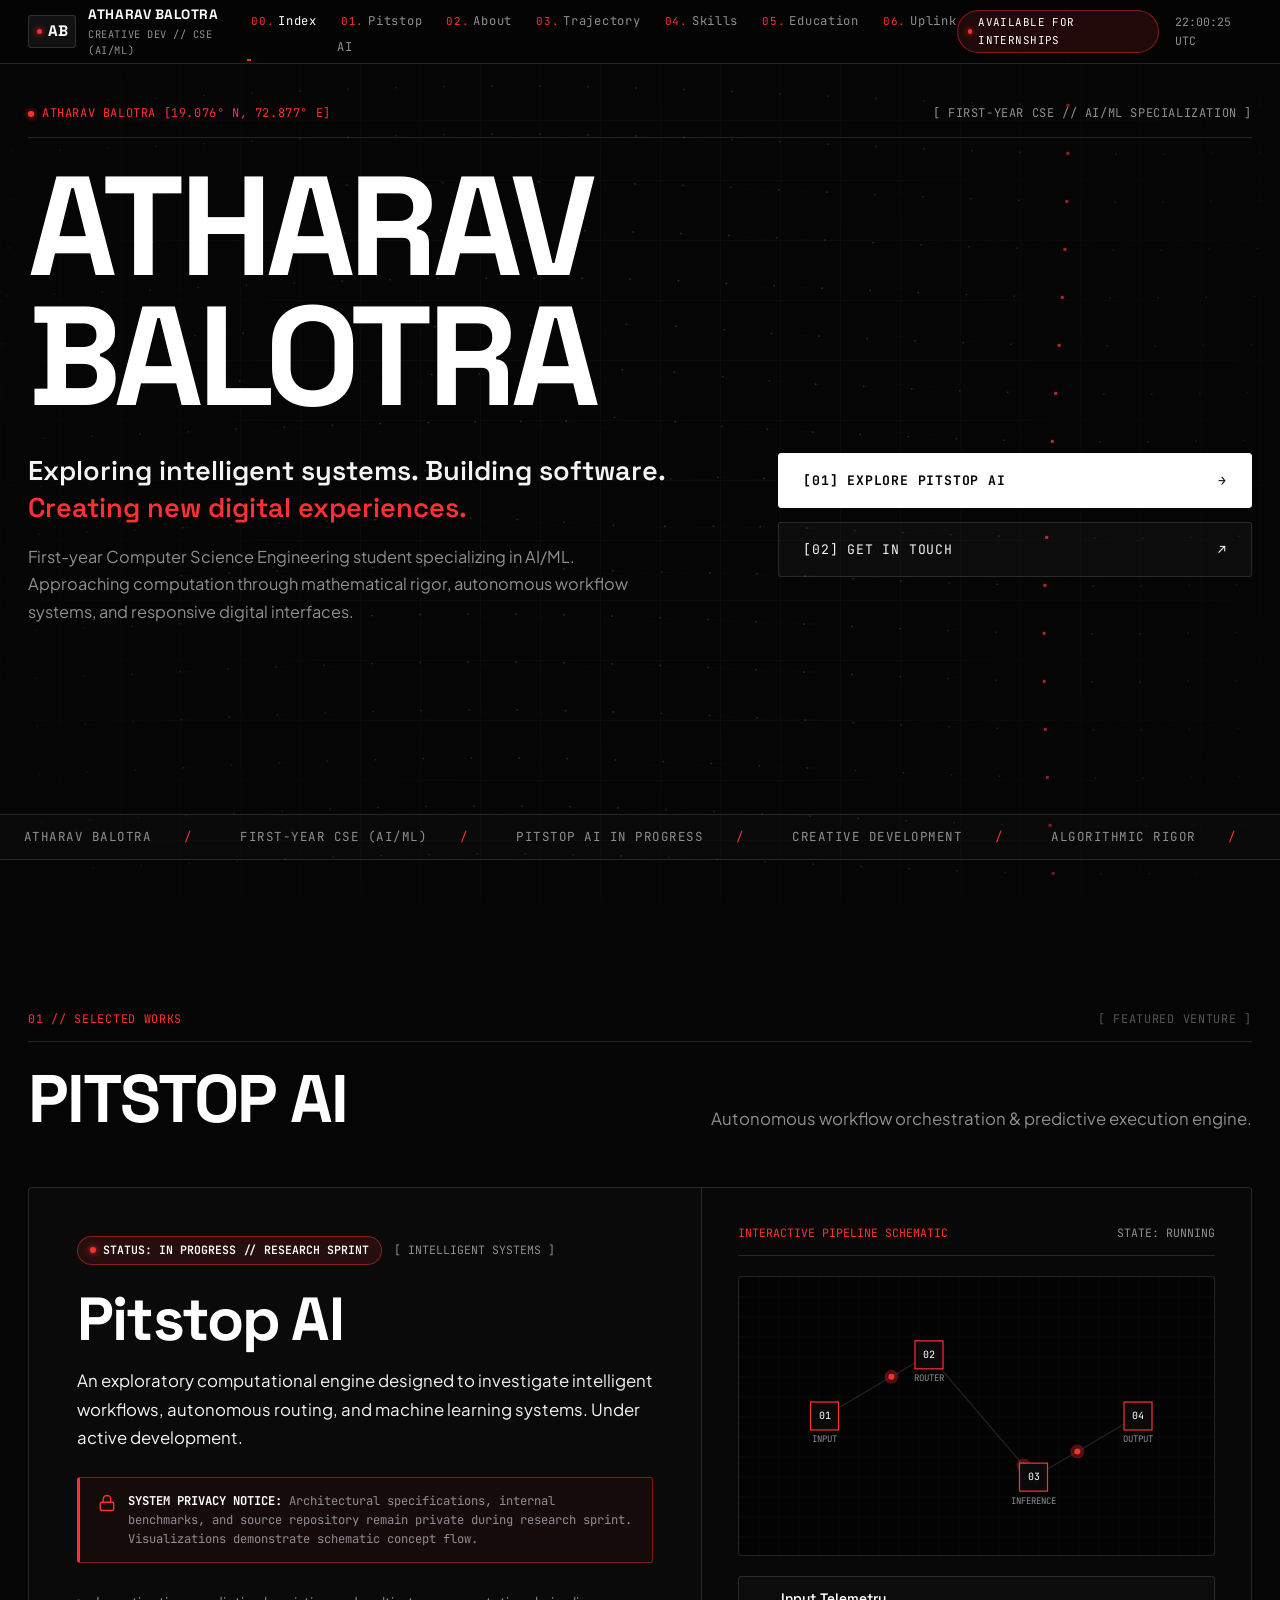
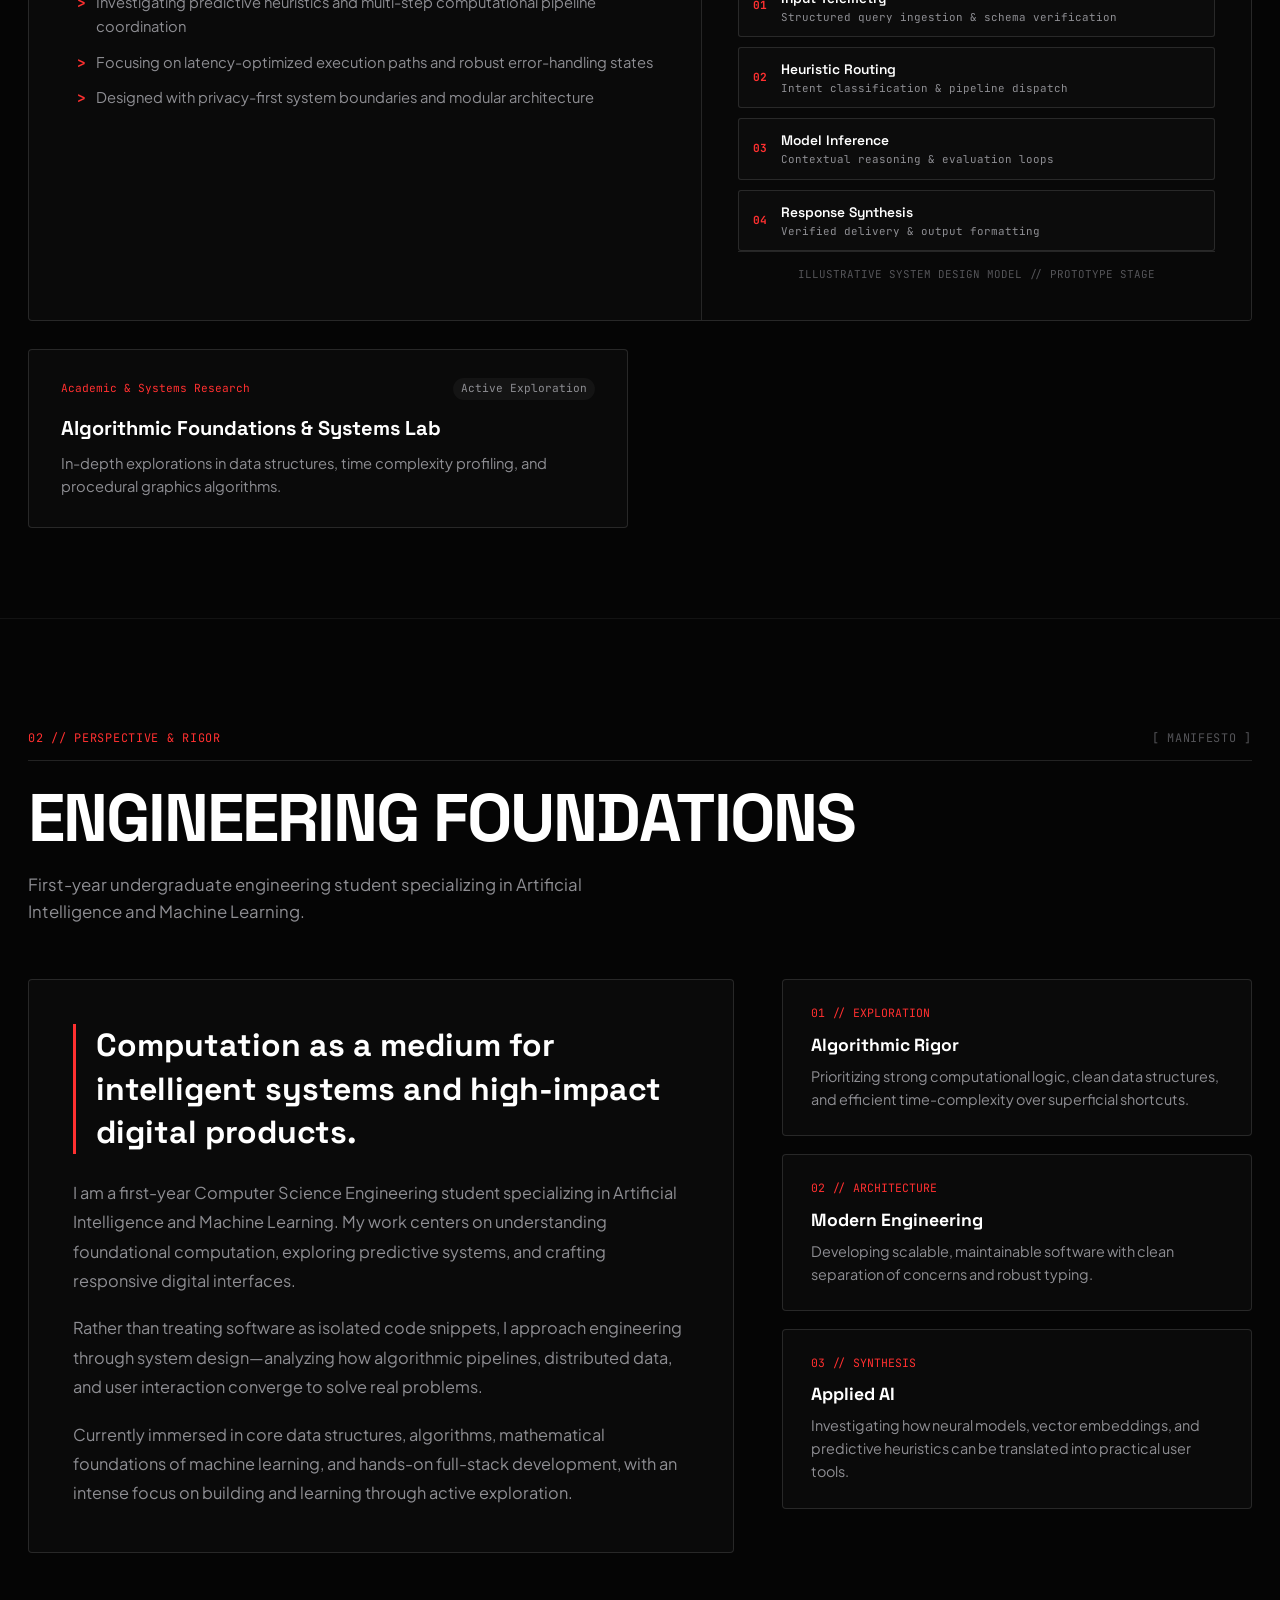
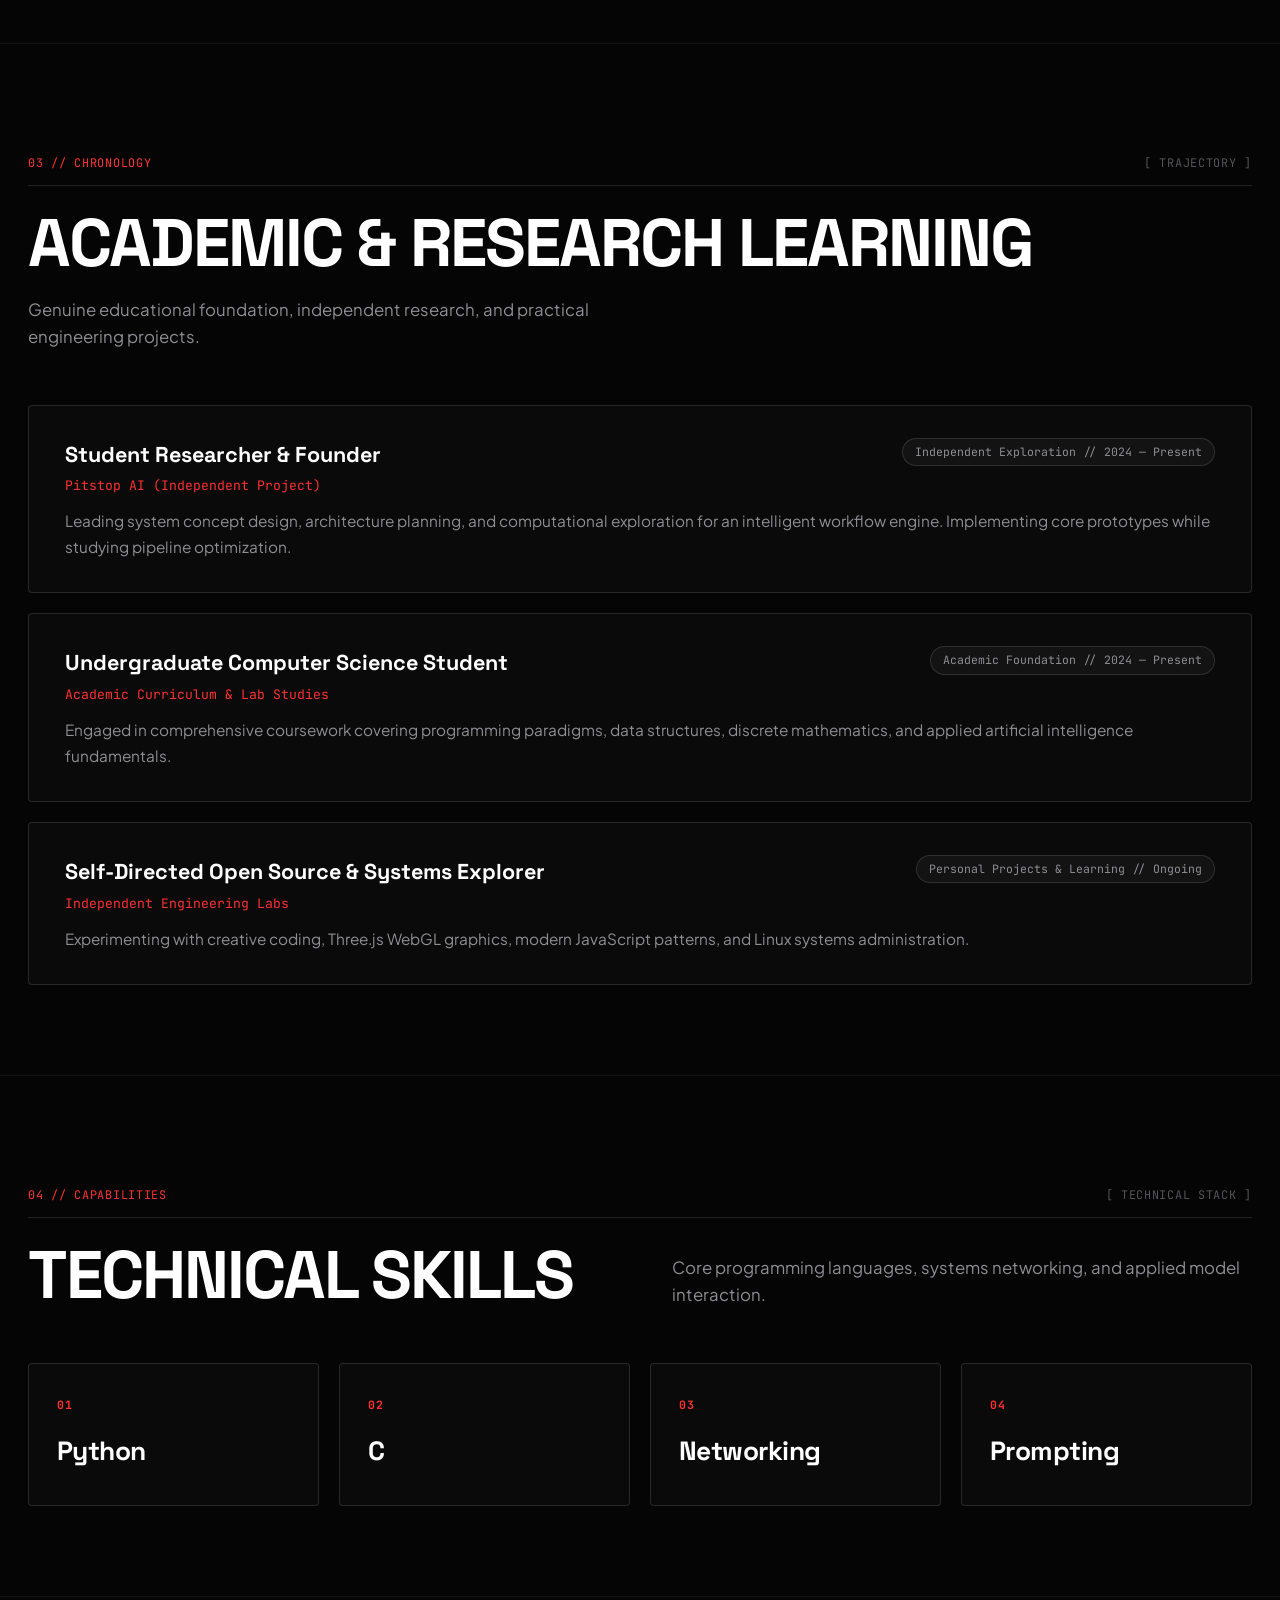
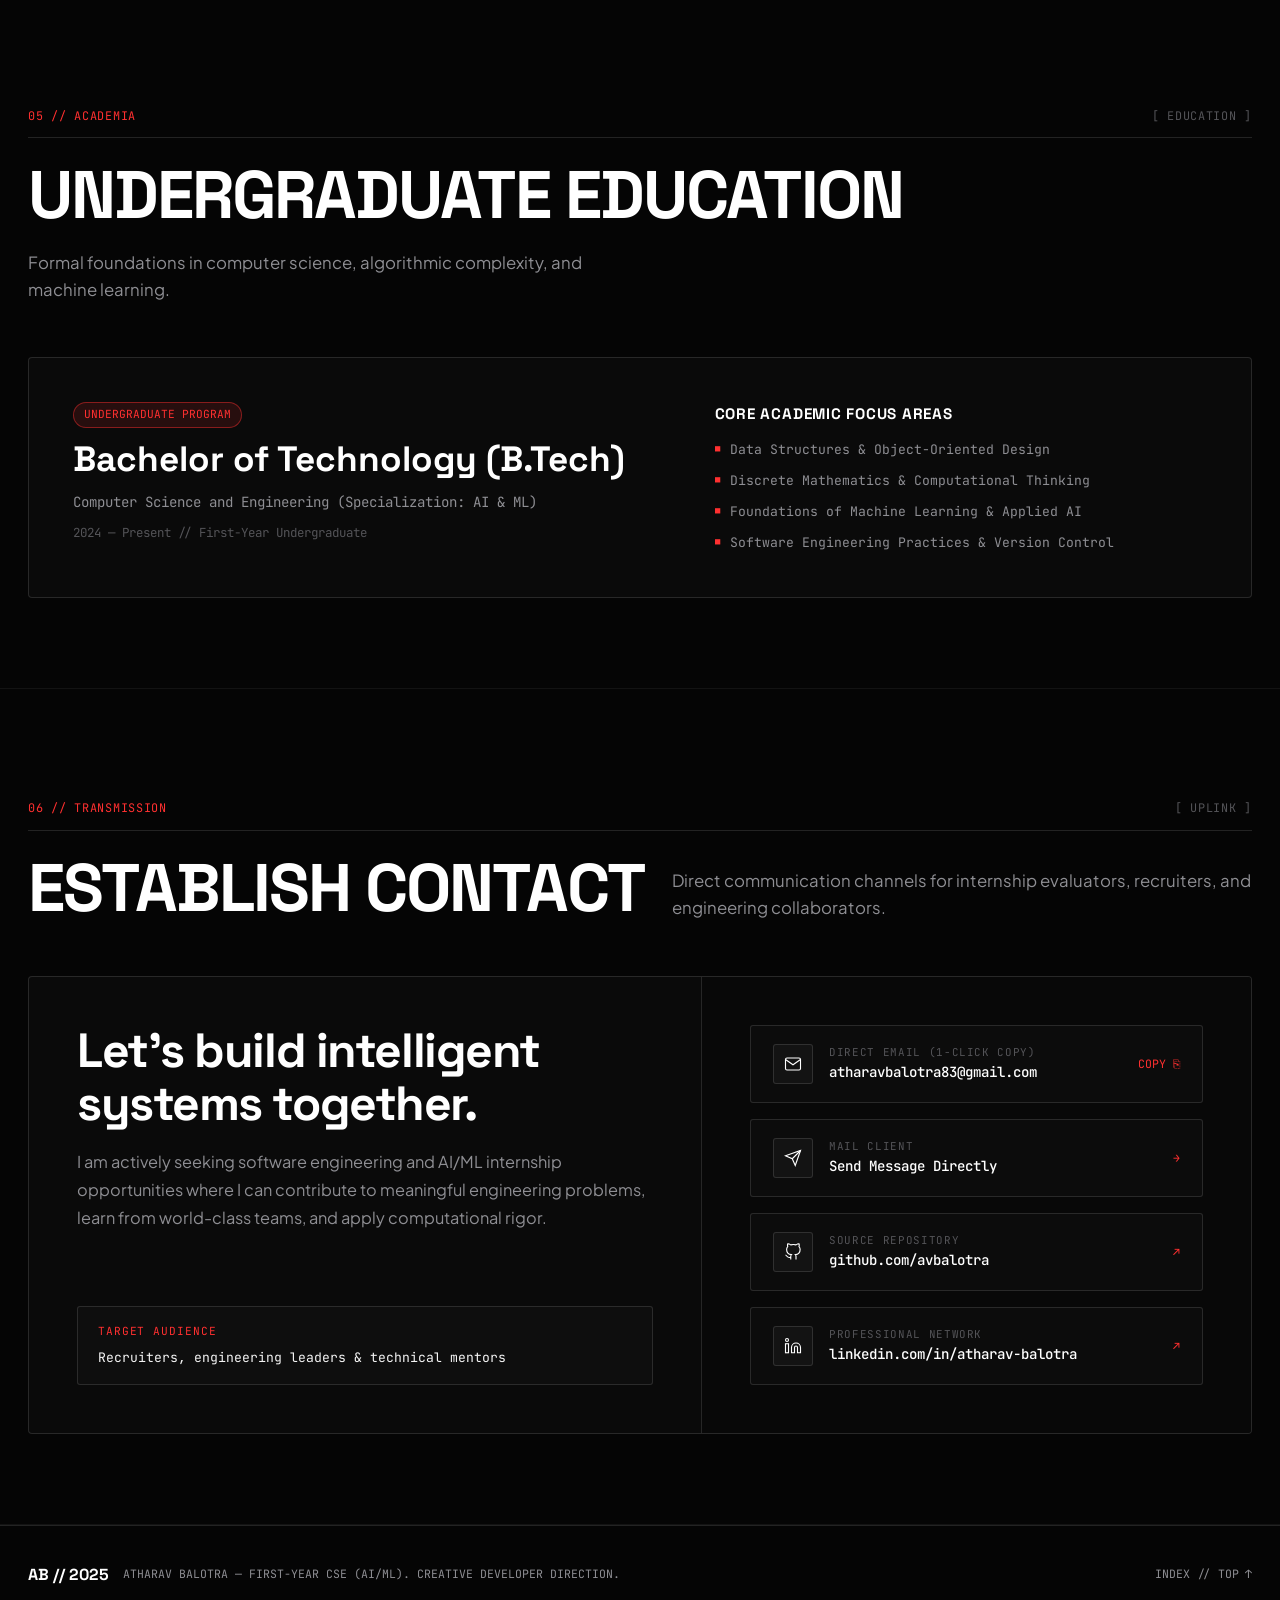
==== commit f63ea2f4: "feat(skills): update Technical Skills to only Python, C, Networking, and Prompting" ====
--- a/index.html
+++ b/index.html
@@ -437,67 +437,31 @@
           <div class="seh-title-row">
             <h2 class="seh-large-title">TECHNICAL SKILLS</h2>
             <p class="seh-desc-lead">
-              Core languages, interactive frontend frameworks, machine learning foundations, and tooling.
+              Core programming languages, systems networking, and applied model interaction.
             </p>
           </div>
         </header>
 
         <div class="skills-modern-grid" id="skillsMatrixContainer">
           
-          <div class="skill-modern-card">
-            <div class="smc-header">
-              <h3 class="smc-title">Core Languages</h3>
-              <span class="smc-count">[5]</span>
-            </div>
-            <div class="smc-pills-wrap">
-              <span class="smc-pill">Python</span>
-              <span class="smc-pill">JavaScript (ES6+)</span>
-              <span class="smc-pill">C / C++</span>
-              <span class="smc-pill">SQL</span>
-              <span class="smc-pill">HTML5 &amp; CSS3</span>
-            </div>
-          </div>
-
-          <div class="skill-modern-card">
-            <div class="smc-header">
-              <h3 class="smc-title">Frontend &amp; Creative Tech</h3>
-              <span class="smc-count">[5]</span>
-            </div>
-            <div class="smc-pills-wrap">
-              <span class="smc-pill">React.js</span>
-              <span class="smc-pill">Canvas 2D / WebGL</span>
-              <span class="smc-pill">Modern CSS Architecture</span>
-              <span class="smc-pill">DOM APIs</span>
-              <span class="smc-pill">Responsive Layouts</span>
-            </div>
-          </div>
-
-          <div class="skill-modern-card">
-            <div class="smc-header">
-              <h3 class="smc-title">AI/ML &amp; Computational Concepts</h3>
-              <span class="smc-count">[5]</span>
-            </div>
-            <div class="smc-pills-wrap">
-              <span class="smc-pill">AI / ML Fundamentals</span>
-              <span class="smc-pill">Data Structures &amp; Algorithms</span>
-              <span class="smc-pill">Linear Algebra Foundations</span>
-              <span class="smc-pill">Prompt Systems</span>
-              <span class="smc-pill">Predictive Logic</span>
-            </div>
-          </div>
-
-          <div class="skill-modern-card">
-            <div class="smc-header">
-              <h3 class="smc-title">Developer Tools &amp; Workflow</h3>
-              <span class="smc-count">[5]</span>
-            </div>
-            <div class="smc-pills-wrap">
-              <span class="smc-pill">Git &amp; GitHub</span>
-              <span class="smc-pill">Linux Shell / Bash</span>
-              <span class="smc-pill">VS Code</span>
-              <span class="smc-pill">Vite / Node Tooling</span>
-              <span class="smc-pill">Chrome DevTools</span>
-            </div>
+          <div class="skill-item-card">
+            <span class="sic-idx">01</span>
+            <h3 class="sic-name">Python</h3>
+          </div>
+
+          <div class="skill-item-card">
+            <span class="sic-idx">02</span>
+            <h3 class="sic-name">C</h3>
+          </div>
+
+          <div class="skill-item-card">
+            <span class="sic-idx">03</span>
+            <h3 class="sic-name">Networking</h3>
+          </div>
+
+          <div class="skill-item-card">
+            <span class="sic-idx">04</span>
+            <h3 class="sic-name">Prompting</h3>
           </div>
 
         </div>
--- a/style.css
+++ b/style.css
@@ -1117,66 +1117,44 @@
    -------------------------------------------------------------------------- */
 .skills-modern-grid {
   display: grid;
-  grid-template-columns: repeat(2, 1fr);
-  gap: 24px;
-}
-
-.skill-modern-card {
-  padding: 32px;
+  grid-template-columns: repeat(4, 1fr);
+  gap: 20px;
+}
+
+.skill-item-card {
+  padding: 32px 28px;
   background: var(--bg-surface);
   border: 1px solid var(--border-line);
   border-radius: var(--radius-card);
+  display: flex;
+  flex-direction: column;
+  justify-content: space-between;
+  min-height: 140px;
   transition: all var(--transition-fast);
 }
 
-.skill-modern-card:hover {
-  border-color: var(--border-line-hover);
-}
-
-.smc-header {
-  display: flex;
-  align-items: center;
-  justify-content: space-between;
-  border-bottom: 1px solid var(--border-line);
-  padding-bottom: 14px;
-  margin-bottom: 20px;
-}
-
-.smc-title {
+.skill-item-card:hover {
+  border-color: var(--accent-red-border);
+  background: var(--bg-surface-hover);
+  transform: translateY(-2px);
+  box-shadow: 0 8px 24px rgba(0, 0, 0, 0.6), 0 0 14px var(--accent-red-dim);
+}
+
+.sic-idx {
+  font-family: var(--font-mono);
+  font-size: 0.72rem;
+  color: var(--accent-red);
+  letter-spacing: 0.08em;
+  font-weight: 700;
+}
+
+.sic-name {
   font-family: var(--font-display);
-  font-size: 1.15rem;
+  font-size: clamp(1.25rem, 2.2vw, 1.65rem);
   font-weight: 700;
   color: var(--text-pure);
-}
-
-.smc-count {
-  font-family: var(--font-mono);
-  font-size: 0.7rem;
-  color: var(--accent-red);
-}
-
-.smc-pills-wrap {
-  display: flex;
-  flex-wrap: wrap;
-  gap: 10px;
-}
-
-.smc-pill {
-  font-family: var(--font-mono);
-  font-size: 0.78rem;
-  padding: 7px 14px;
-  background: rgba(255, 255, 255, 0.03);
-  border: 1px solid var(--border-line);
-  border-radius: 3px;
-  color: var(--text-primary);
-  transition: all var(--transition-fast);
-}
-
-.smc-pill:hover {
-  background: var(--accent-red-dim);
-  border-color: var(--accent-red-border);
-  color: var(--text-pure);
-  transform: translateY(-2px);
+  margin-top: 16px;
+  letter-spacing: -0.02em;
 }
 
 /* --------------------------------------------------------------------------
@@ -1532,6 +1510,9 @@
     border-left: none;
     border-top: 1px solid var(--border-line);
   }
+  .skills-modern-grid {
+    grid-template-columns: repeat(2, 1fr);
+  }
 }
 
 @media (max-width: 860px) {
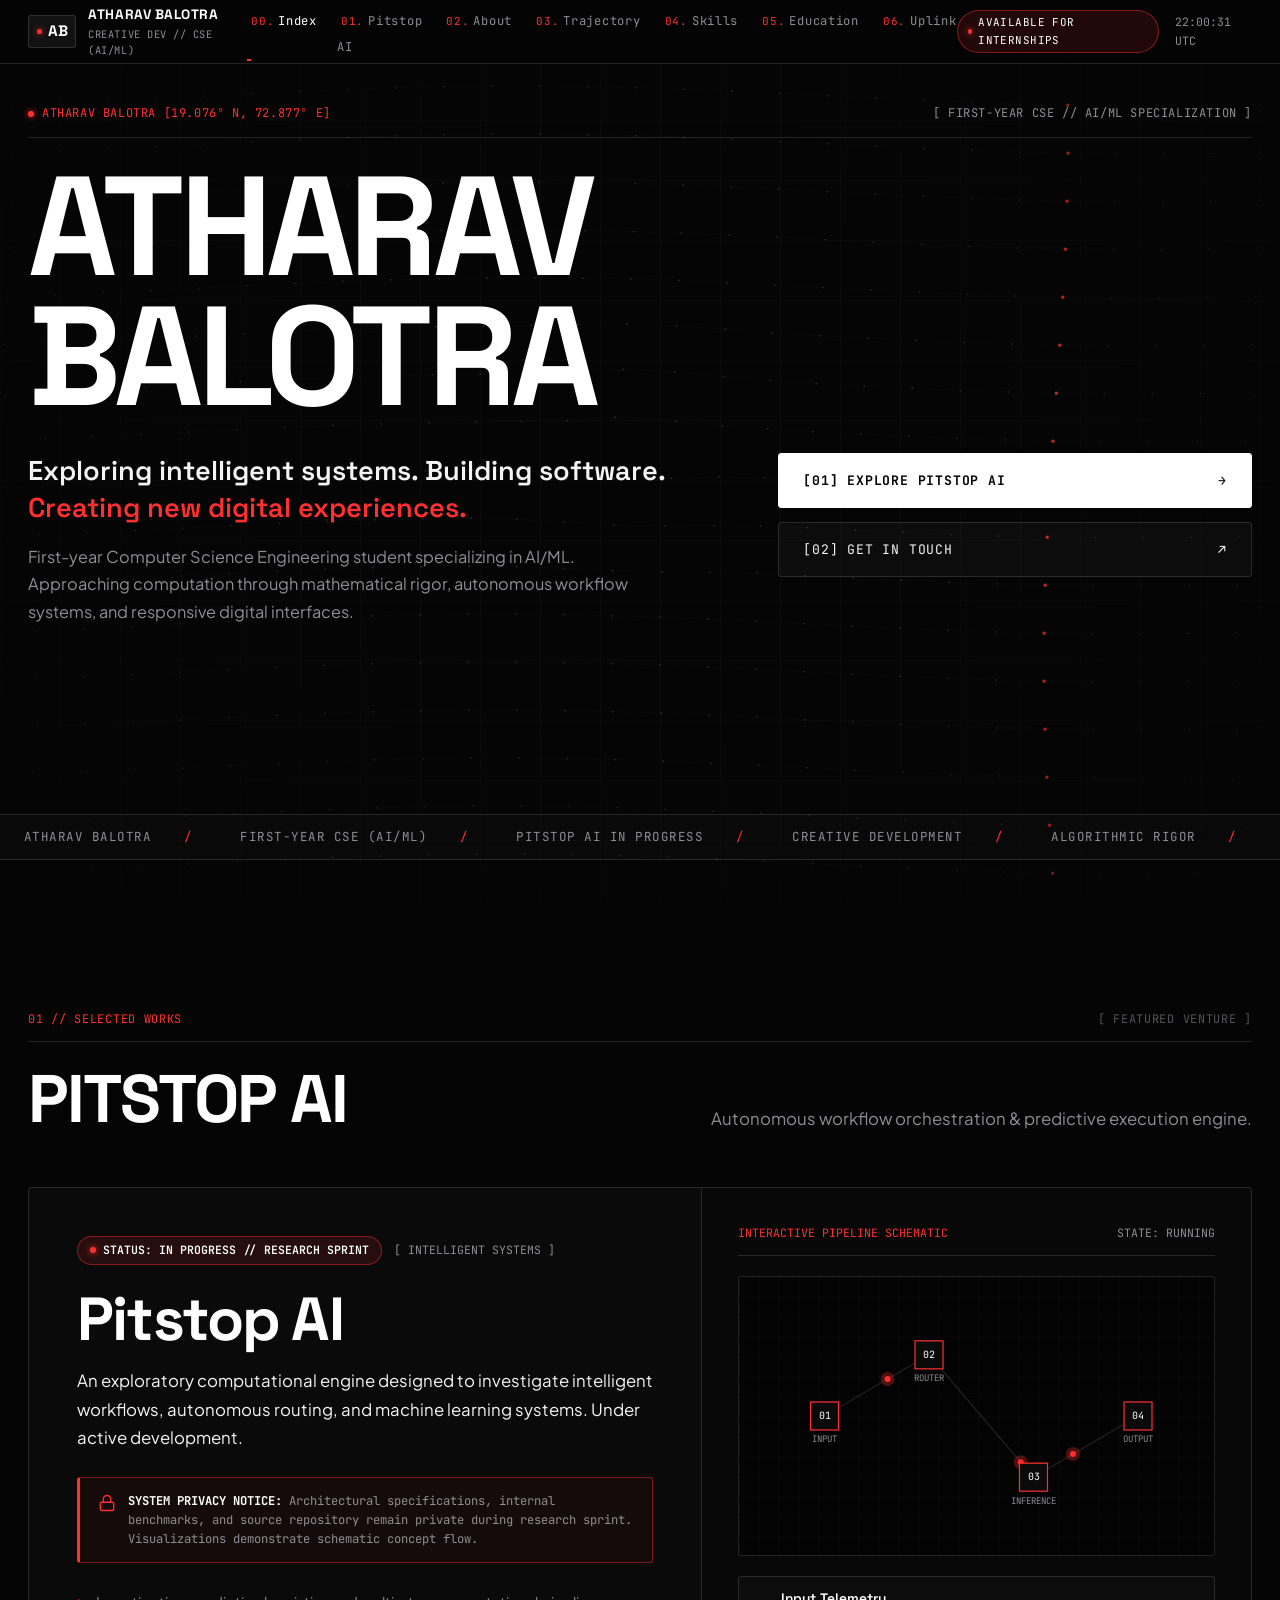
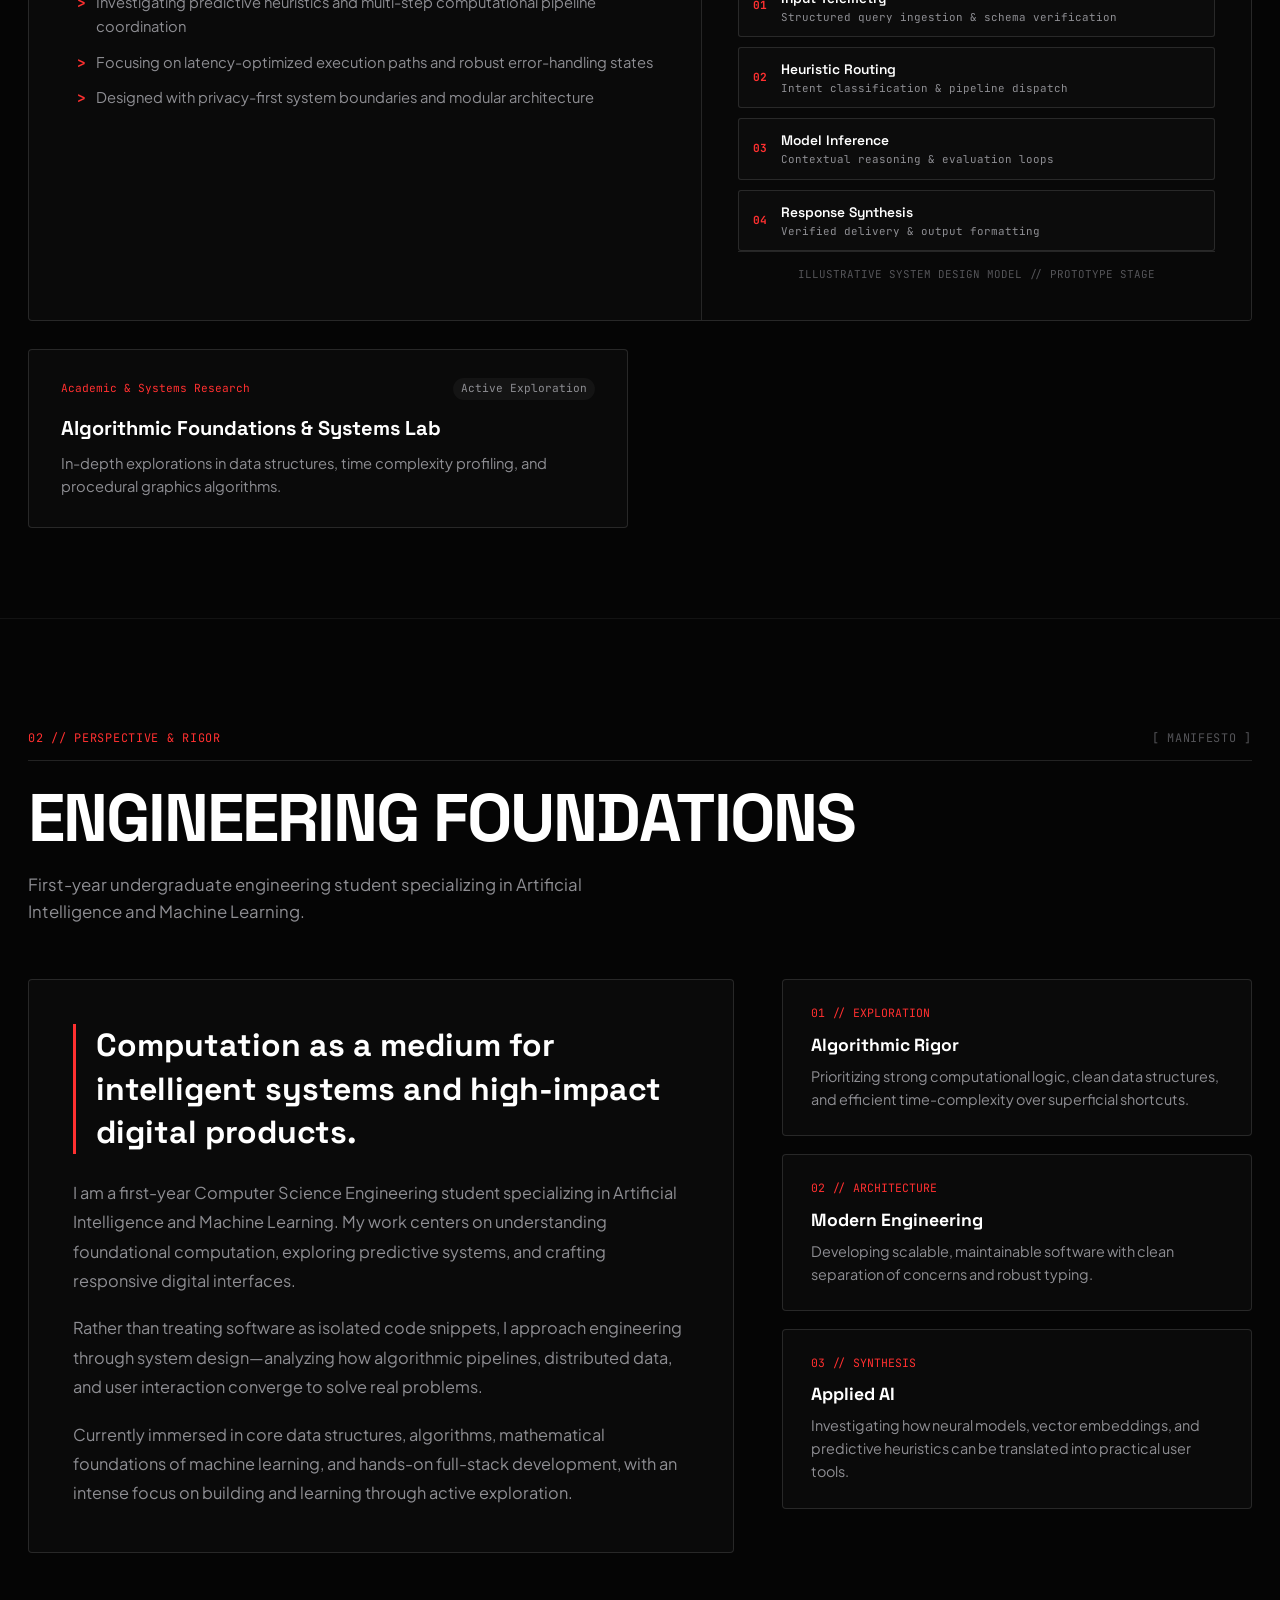
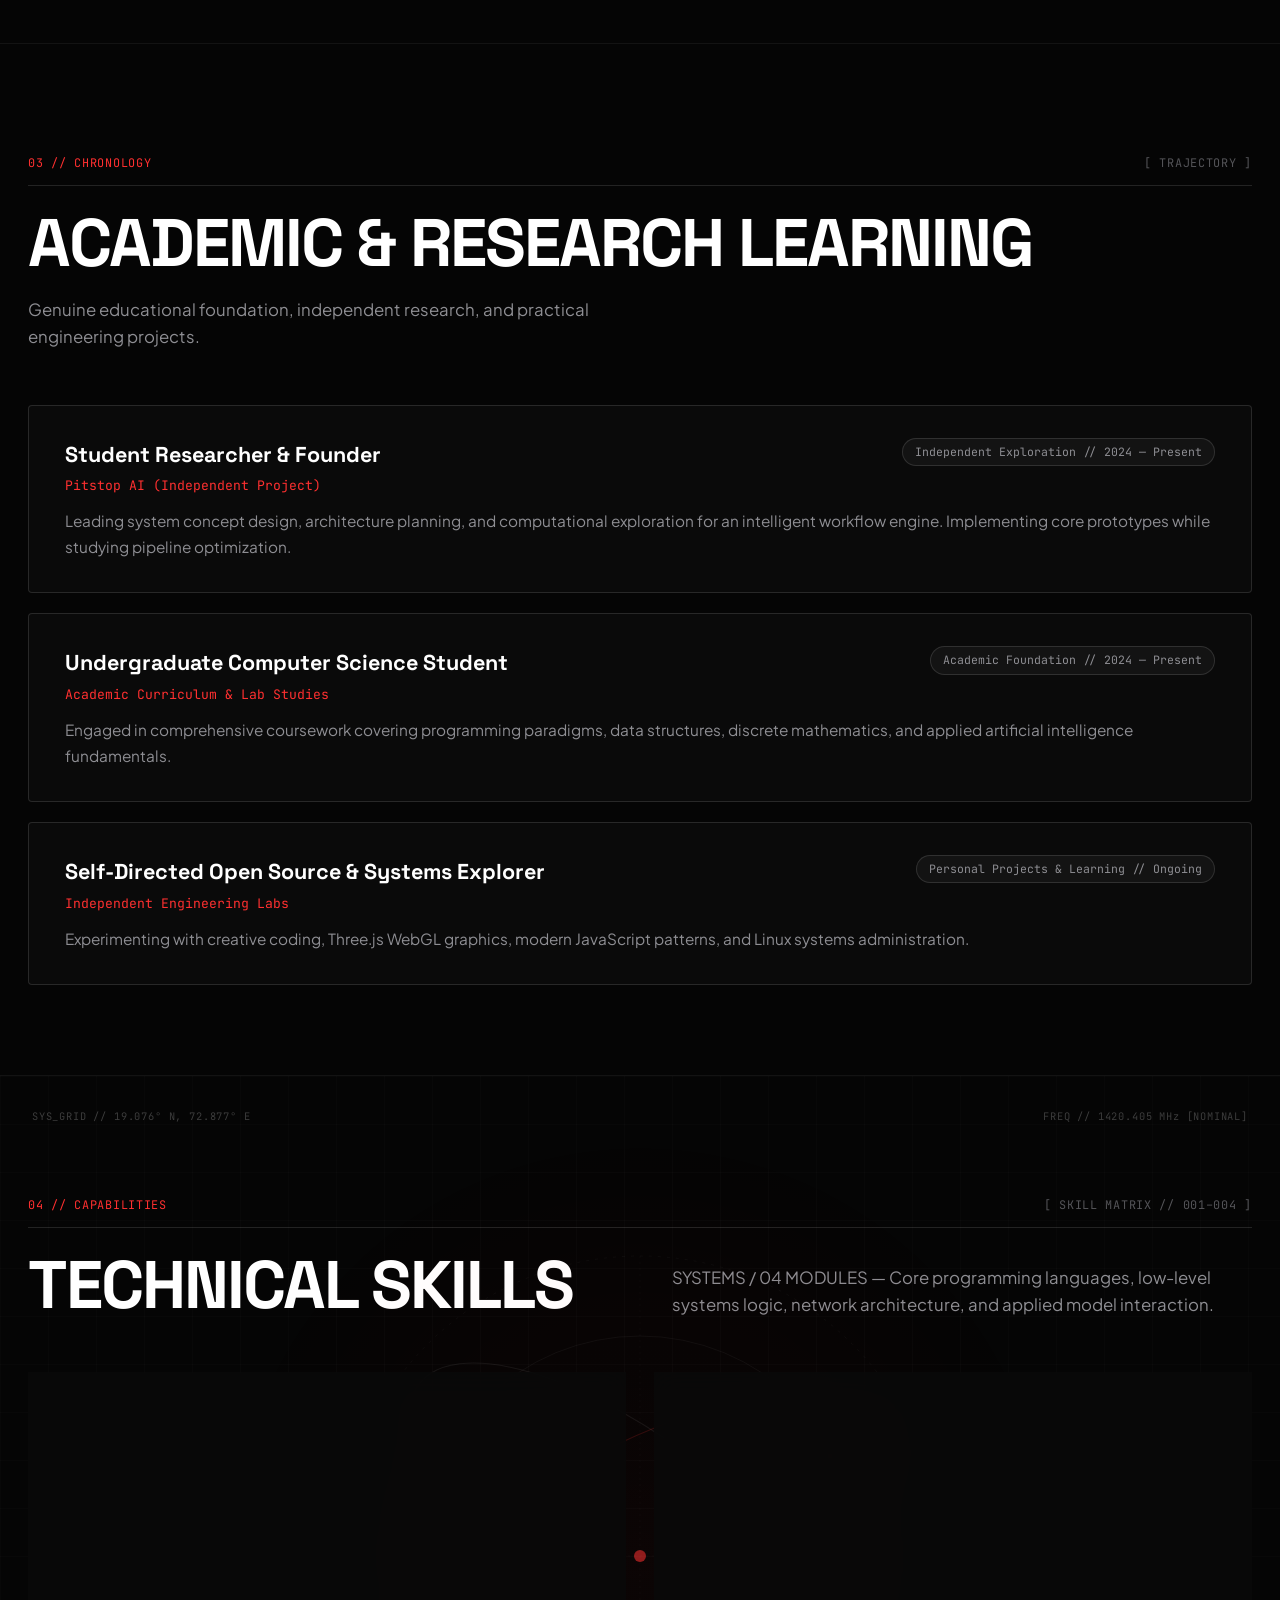
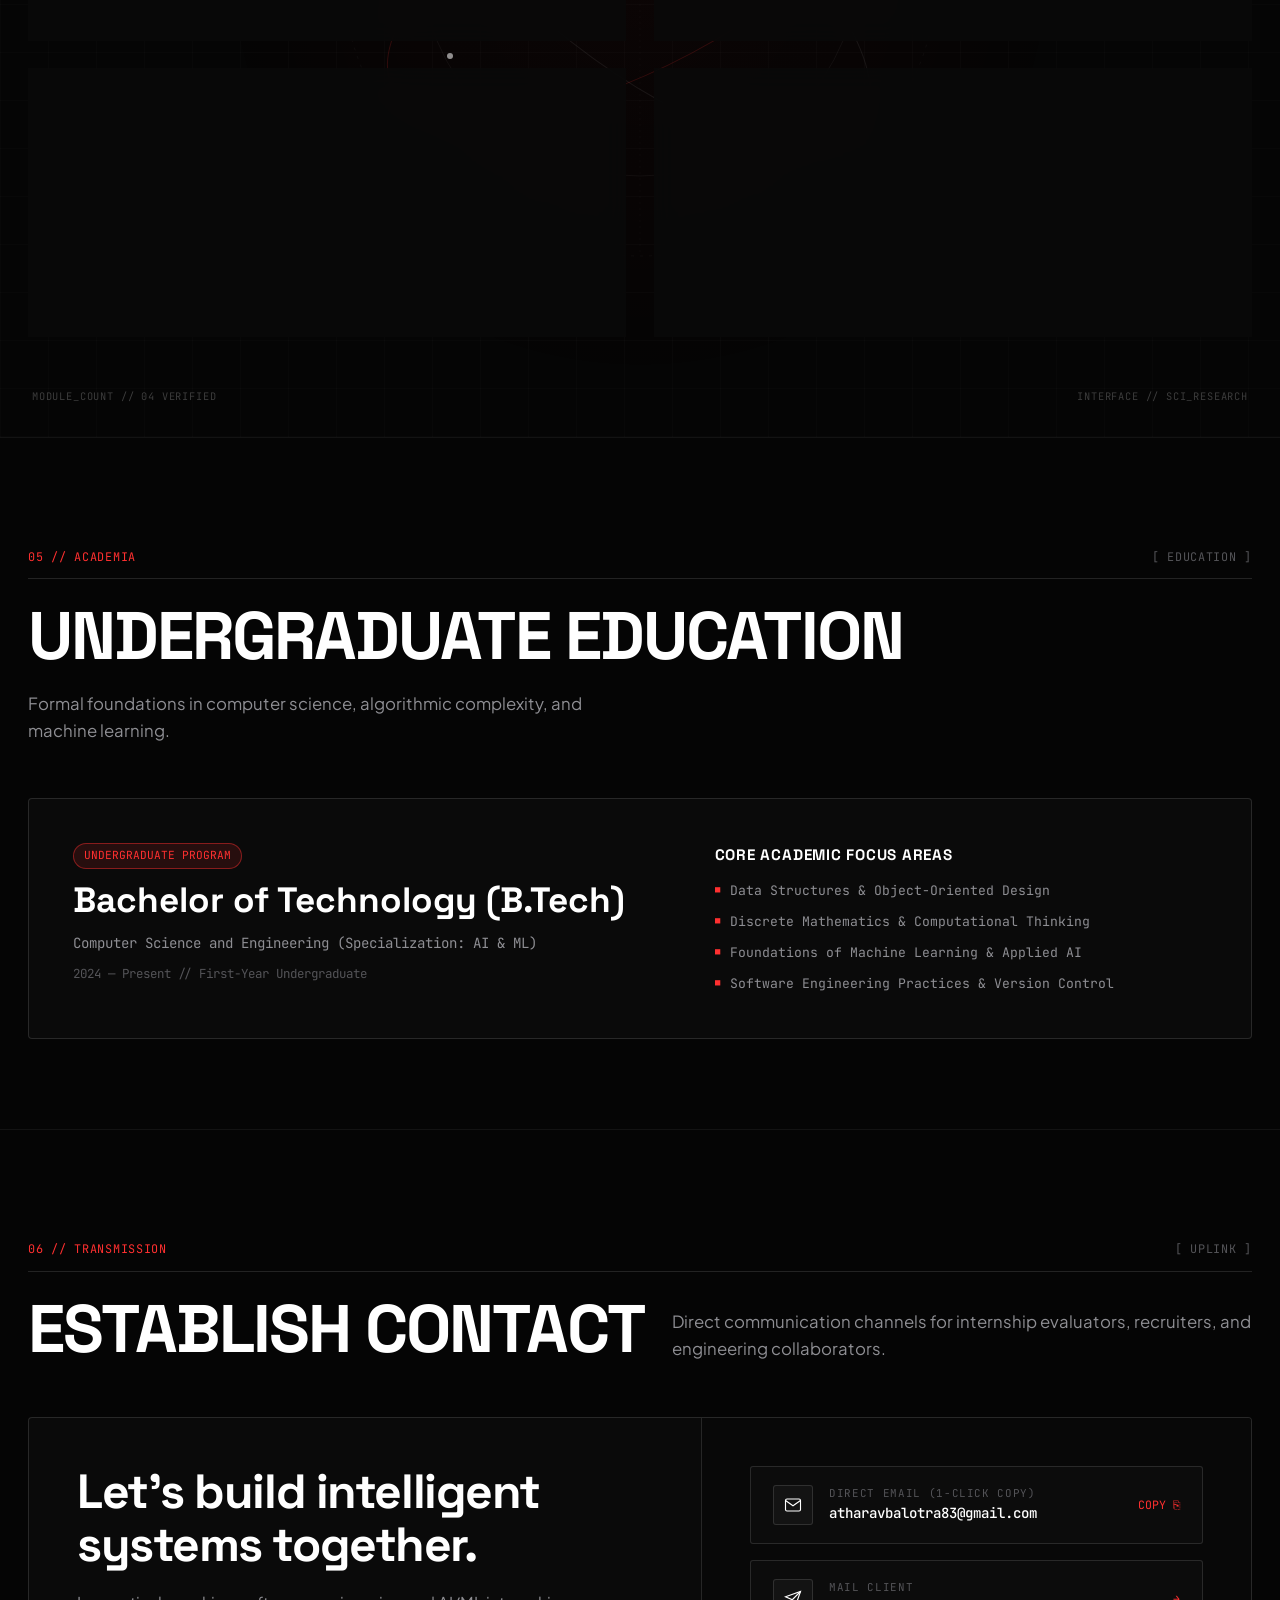
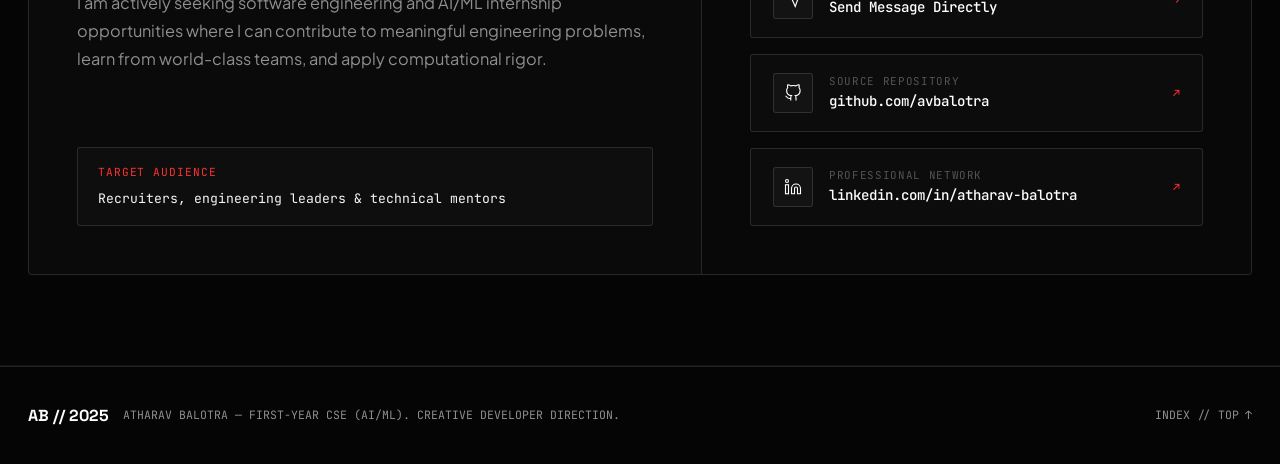
==== commit aae2ed80: "feat(skills): upgrade Technical Skills section with scientific research interface and 2-col responsi" ====
--- a/index.html
+++ b/index.html
@@ -427,41 +427,97 @@
          04. SKILLS: TECHNICAL CAPABILITIES
          ---------------------------------------------------- -->
     <section class="editorial-sector" id="skills">
+      <!-- Scientific Orbital & Coordinate Backdrop (Decorative behind content) -->
+      <div class="skills-scientific-backdrop" aria-hidden="true">
+        <div class="ssb-grid-lines"></div>
+        <svg class="ssb-orbital-svg" viewBox="0 0 640 640" fill="none">
+          <circle cx="320" cy="320" r="300" stroke="rgba(255,255,255,0.06)" stroke-width="1" stroke-dasharray="3 6"/>
+          <circle cx="320" cy="320" r="220" stroke="rgba(255,255,255,0.08)" stroke-width="1"/>
+          <g class="ssb-orbit-loop">
+            <ellipse cx="320" cy="320" rx="280" ry="110" stroke="rgba(255,48,48,0.3)" stroke-width="1" transform="rotate(-28 320 320)"/>
+            <circle cx="510" cy="220" r="4" fill="#FF3030"/>
+          </g>
+          <g class="ssb-orbit-loop-rev">
+            <ellipse cx="320" cy="320" rx="280" ry="110" stroke="rgba(255,255,255,0.12)" stroke-width="1" transform="rotate(38 320 320)"/>
+            <circle cx="130" cy="420" r="3" fill="#ffffff"/>
+          </g>
+          <circle cx="320" cy="320" r="6" fill="#FF3030"/>
+          <line x1="320" y1="20" x2="320" y2="620" stroke="rgba(255,255,255,0.04)" stroke-width="1" stroke-dasharray="2 4"/>
+          <line x1="20" y1="320" x2="620" y2="320" stroke="rgba(255,255,255,0.04)" stroke-width="1" stroke-dasharray="2 4"/>
+        </svg>
+        <div class="ssb-coord-tag ssb-coord-tl">SYS_GRID // 19.076° N, 72.877° E</div>
+        <div class="ssb-coord-tag ssb-coord-tr">FREQ // 1420.405 MHz [NOMINAL]</div>
+        <div class="ssb-coord-tag ssb-coord-bl">MODULE_COUNT // 04 VERIFIED</div>
+        <div class="ssb-coord-tag ssb-coord-br">INTERFACE // SCI_RESEARCH</div>
+      </div>
+
       <div class="sector-wrap">
         
         <header class="sector-editorial-header">
           <div class="seh-index-row">
             <span class="sec-num">04 // CAPABILITIES</span>
-            <span class="sec-code">[ TECHNICAL STACK ]</span>
+            <span class="sec-code">[ SKILL MATRIX // 001–004 ]</span>
           </div>
           <div class="seh-title-row">
             <h2 class="seh-large-title">TECHNICAL SKILLS</h2>
             <p class="seh-desc-lead">
-              Core programming languages, systems networking, and applied model interaction.
+              SYSTEMS / 04 MODULES &mdash; Core programming languages, low-level systems logic, network architecture, and applied model interaction.
             </p>
           </div>
         </header>
 
         <div class="skills-modern-grid" id="skillsMatrixContainer">
           
-          <div class="skill-item-card">
-            <span class="sic-idx">01</span>
+          <div class="skill-item-card" tabindex="0">
+            <div class="sic-top-row">
+              <span class="sic-idx">01 // SCI_COMPUTE</span>
+              <span class="sic-status-pill"><span class="sic-pulse-dot"></span>ACTIVE [RUNTIME]</span>
+            </div>
             <h3 class="sic-name">Python</h3>
-          </div>
-
-          <div class="skill-item-card">
-            <span class="sic-idx">02</span>
+            <p class="sic-desc">Algorithmic scripting, numerical computing &amp; machine intelligence workflows.</p>
+            <div class="sic-bottom-telemetry">
+              <span class="sbt-sig">SIGNAL: OPTIMAL</span>
+              <span class="sbt-bar"><span class="sbt-fill"></span></span>
+            </div>
+          </div>
+
+          <div class="skill-item-card" tabindex="0">
+            <div class="sic-top-row">
+              <span class="sic-idx">02 // LOW_LEVEL_SYS</span>
+              <span class="sic-status-pill"><span class="sic-pulse-dot"></span>ACTIVE [KERNEL]</span>
+            </div>
             <h3 class="sic-name">C</h3>
-          </div>
-
-          <div class="skill-item-card">
-            <span class="sic-idx">03</span>
+            <p class="sic-desc">Memory management, computational efficiency &amp; foundational systems logic.</p>
+            <div class="sic-bottom-telemetry">
+              <span class="sbt-sig">SIGNAL: OPTIMAL</span>
+              <span class="sbt-bar"><span class="sbt-fill"></span></span>
+            </div>
+          </div>
+
+          <div class="skill-item-card" tabindex="0">
+            <div class="sic-top-row">
+              <span class="sic-idx">03 // COMM_PROTOCOL</span>
+              <span class="sic-status-pill"><span class="sic-pulse-dot"></span>ACTIVE [NETWORK]</span>
+            </div>
             <h3 class="sic-name">Networking</h3>
-          </div>
-
-          <div class="skill-item-card">
-            <span class="sic-idx">04</span>
+            <p class="sic-desc">Distributed architectures, socket communication &amp; packet routing protocols.</p>
+            <div class="sic-bottom-telemetry">
+              <span class="sbt-sig">SIGNAL: OPTIMAL</span>
+              <span class="sbt-bar"><span class="sbt-fill"></span></span>
+            </div>
+          </div>
+
+          <div class="skill-item-card" tabindex="0">
+            <div class="sic-top-row">
+              <span class="sic-idx">04 // MODEL_INTERACTION</span>
+              <span class="sic-status-pill"><span class="sic-pulse-dot"></span>ACTIVE [INFERENCE]</span>
+            </div>
             <h3 class="sic-name">Prompting</h3>
+            <p class="sic-desc">Context optimization, structured reasoning chains &amp; generative model alignment.</p>
+            <div class="sic-bottom-telemetry">
+              <span class="sbt-sig">SIGNAL: OPTIMAL</span>
+              <span class="sbt-bar"><span class="sbt-fill"></span></span>
+            </div>
           </div>
 
         </div>
--- a/style.css
+++ b/style.css
@@ -1113,31 +1113,143 @@
 }
 
 /* --------------------------------------------------------------------------
-   10. SKILLS ARSENAL (CLEAN TECHNICAL GRID)
+   10. SKILLS ARSENAL (SCIENTIFIC RESEARCH INTERFACE & BALANCED 2-COL GRID)
    -------------------------------------------------------------------------- */
+#skills {
+  position: relative;
+  overflow: hidden;
+  padding: 120px 0 100px;
+  scroll-margin-top: 80px;
+}
+
+/* Scientific Orbital & Grid Backdrop (Decorative behind content) */
+.skills-scientific-backdrop {
+  position: absolute;
+  inset: 0;
+  pointer-events: none;
+  z-index: 1;
+  overflow: hidden;
+}
+
+.ssb-grid-lines {
+  position: absolute;
+  inset: 0;
+  background-image: 
+    radial-gradient(circle at 50% 50%, rgba(255, 48, 48, 0.04) 0%, transparent 60%),
+    linear-gradient(to right, rgba(255, 255, 255, 0.02) 1px, transparent 1px),
+    linear-gradient(to bottom, rgba(255, 255, 255, 0.02) 1px, transparent 1px);
+  background-size: 100% 100%, 48px 48px, 48px 48px;
+  opacity: 0.8;
+}
+
+.ssb-orbital-svg {
+  position: absolute;
+  top: 50%;
+  left: 50%;
+  width: 640px;
+  height: 640px;
+  transform: translate(-50%, -50%);
+  pointer-events: none;
+  opacity: 0.55;
+  transition: transform 0.2s cubic-bezier(0.16, 1, 0.3, 1);
+}
+
+.ssb-orbit-loop {
+  transform-origin: center;
+  animation: ssb-orbit-rotate 36s linear infinite;
+}
+
+.ssb-orbit-loop-rev {
+  transform-origin: center;
+  animation: ssb-orbit-rotate 28s linear infinite reverse;
+}
+
+@keyframes ssb-orbit-rotate {
+  from { transform: rotate(0deg); }
+  to { transform: rotate(360deg); }
+}
+
+.ssb-coord-tag {
+  position: absolute;
+  font-family: var(--font-mono);
+  font-size: 0.65rem;
+  letter-spacing: 0.08em;
+  color: rgba(255, 255, 255, 0.22);
+  pointer-events: none;
+}
+
+.ssb-coord-tl { top: 32px; left: 32px; }
+.ssb-coord-tr { top: 32px; right: 32px; }
+.ssb-coord-bl { bottom: 32px; left: 32px; }
+.ssb-coord-br { bottom: 32px; right: 32px; }
+
+/* Balanced 2-Column Responsive CSS Grid (Desktop default) */
 .skills-modern-grid {
   display: grid;
-  grid-template-columns: repeat(4, 1fr);
-  gap: 20px;
+  grid-template-columns: repeat(2, 1fr);
+  gap: 28px;
+  position: relative;
+  z-index: 2;
+  width: 100%;
 }
 
 .skill-item-card {
-  padding: 32px 28px;
-  background: var(--bg-surface);
+  padding: 36px 32px;
+  background: rgba(10, 10, 10, 0.88);
+  backdrop-filter: blur(12px);
+  -webkit-backdrop-filter: blur(12px);
   border: 1px solid var(--border-line);
   border-radius: var(--radius-card);
   display: flex;
   flex-direction: column;
   justify-content: space-between;
-  min-height: 140px;
-  transition: all var(--transition-fast);
-}
-
-.skill-item-card:hover {
+  min-width: 0;
+  box-sizing: border-box;
+  word-break: break-word;
+  transition: border-color var(--transition-fast), background var(--transition-fast), transform var(--transition-fast), box-shadow var(--transition-fast);
+  position: relative;
+  cursor: default;
+}
+
+/* Corner Technical Markings */
+.skill-item-card::before,
+.skill-item-card::after {
+  content: '';
+  position: absolute;
+  width: 6px;
+  height: 6px;
+  pointer-events: none;
+  transition: border-color var(--transition-fast);
+}
+
+.skill-item-card::before {
+  top: -1px;
+  left: -1px;
+  border-top: 1.5px solid var(--accent-red);
+  border-left: 1.5px solid var(--accent-red);
+}
+
+.skill-item-card::after {
+  bottom: -1px;
+  right: -1px;
+  border-bottom: 1.5px solid var(--accent-red);
+  border-right: 1.5px solid var(--accent-red);
+}
+
+.skill-item-card:hover,
+.skill-item-card:focus-visible {
   border-color: var(--accent-red-border);
-  background: var(--bg-surface-hover);
-  transform: translateY(-2px);
-  box-shadow: 0 8px 24px rgba(0, 0, 0, 0.6), 0 0 14px var(--accent-red-dim);
+  background: rgba(16, 16, 16, 0.95);
+  transform: translateY(-3px);
+  box-shadow: 0 16px 36px rgba(0, 0, 0, 0.8), 0 0 22px var(--accent-red-dim);
+}
+
+.sic-top-row {
+  display: flex;
+  align-items: center;
+  justify-content: space-between;
+  gap: 12px;
+  margin-bottom: 14px;
 }
 
 .sic-idx {
@@ -1148,13 +1260,81 @@
   font-weight: 700;
 }
 
+.sic-status-pill {
+  display: inline-flex;
+  align-items: center;
+  gap: 6px;
+  font-family: var(--font-mono);
+  font-size: 0.65rem;
+  letter-spacing: 0.05em;
+  color: var(--text-secondary);
+  background: rgba(255, 255, 255, 0.04);
+  border: 1px solid var(--border-line);
+  padding: 3px 9px;
+  border-radius: var(--radius-pill);
+}
+
+.sic-pulse-dot {
+  width: 5px;
+  height: 5px;
+  background: var(--accent-red);
+  border-radius: 50%;
+  box-shadow: 0 0 6px var(--accent-red);
+}
+
+.skill-item-card:hover .sic-pulse-dot {
+  animation: pulse-ring 1.5s infinite;
+}
+
 .sic-name {
   font-family: var(--font-display);
-  font-size: clamp(1.25rem, 2.2vw, 1.65rem);
-  font-weight: 700;
-  color: var(--text-pure);
-  margin-top: 16px;
+  font-size: clamp(1.6rem, 2.6vw, 2.2rem);
+  font-weight: 800;
+  color: var(--text-pure);
   letter-spacing: -0.02em;
+  line-height: 1.15;
+  margin: 0 0 12px;
+}
+
+.sic-desc {
+  font-size: 0.94rem;
+  color: var(--text-secondary);
+  line-height: 1.68;
+  margin-bottom: 22px;
+}
+
+.sic-bottom-telemetry {
+  display: flex;
+  align-items: center;
+  justify-content: space-between;
+  padding-top: 14px;
+  border-top: 1px solid var(--border-subtle);
+  font-family: var(--font-mono);
+  font-size: 0.68rem;
+  color: var(--text-muted);
+}
+
+.sbt-bar {
+  width: 60px;
+  height: 2px;
+  background: rgba(255, 255, 255, 0.1);
+  border-radius: 1px;
+  overflow: hidden;
+  position: relative;
+}
+
+.sbt-fill {
+  position: absolute;
+  top: 0;
+  left: 0;
+  width: 70%;
+  height: 100%;
+  background: var(--accent-red);
+  transition: width 0.3s ease;
+}
+
+.skill-item-card:hover .sbt-fill {
+  width: 100%;
 }
 
 /* --------------------------------------------------------------------------
@@ -1527,6 +1707,15 @@
   }
   .skills-modern-grid {
     grid-template-columns: 1fr;
+    gap: 18px;
+  }
+  .ssb-orbital-svg {
+    width: 440px;
+    height: 440px;
+    opacity: 0.35;
+  }
+  .ssb-coord-tag {
+    display: none;
   }
   .secondary-projects-grid {
     grid-template-columns: 1fr;
@@ -1546,11 +1735,16 @@
   .editorial-sector {
     padding: 70px 0 50px;
   }
+  .skill-item-card {
+    padding: 24px 20px;
+  }
+  .sic-name {
+    font-size: 1.4rem;
+  }
   .epc-info-column,
   .epc-visual-column,
   .about-manifesto-pane,
   .trajectory-card,
-  .skill-modern-card,
   .education-editorial-card,
   .cuc-left-info,
   .cuc-right-channels {
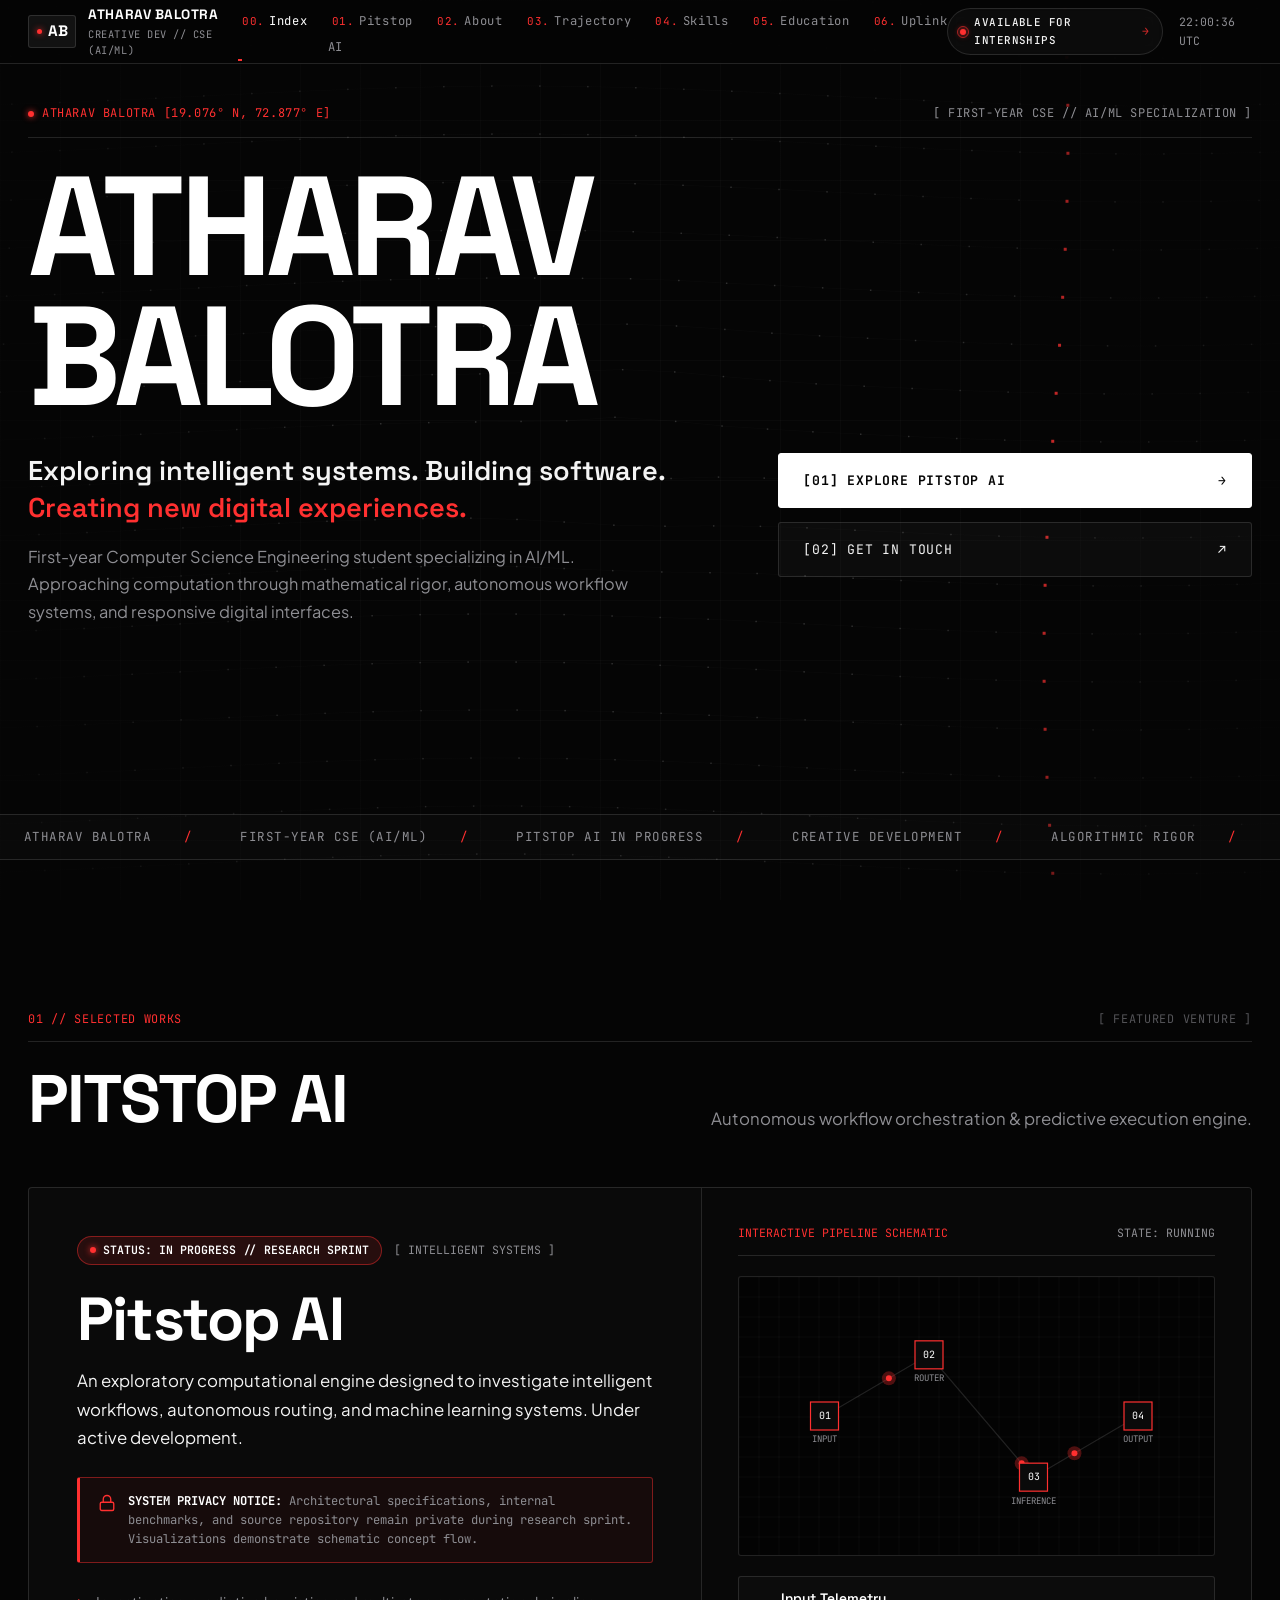
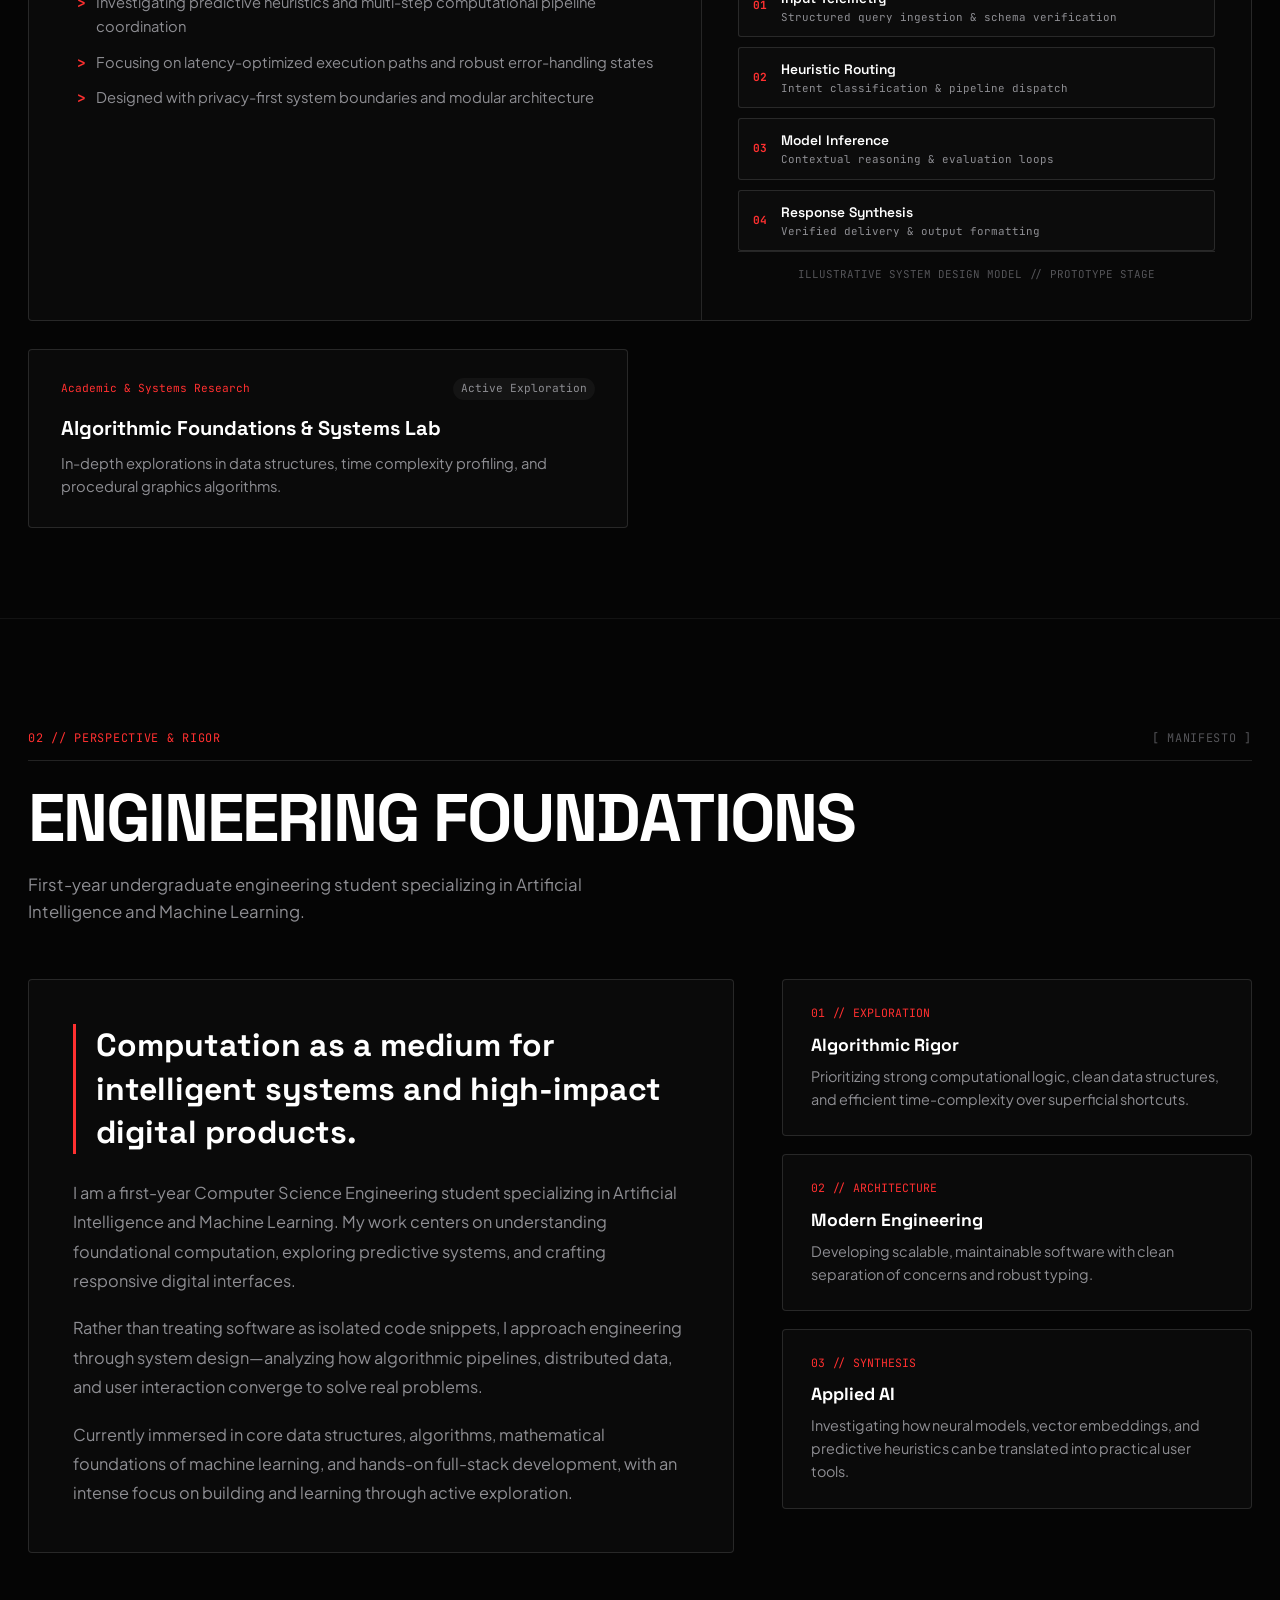
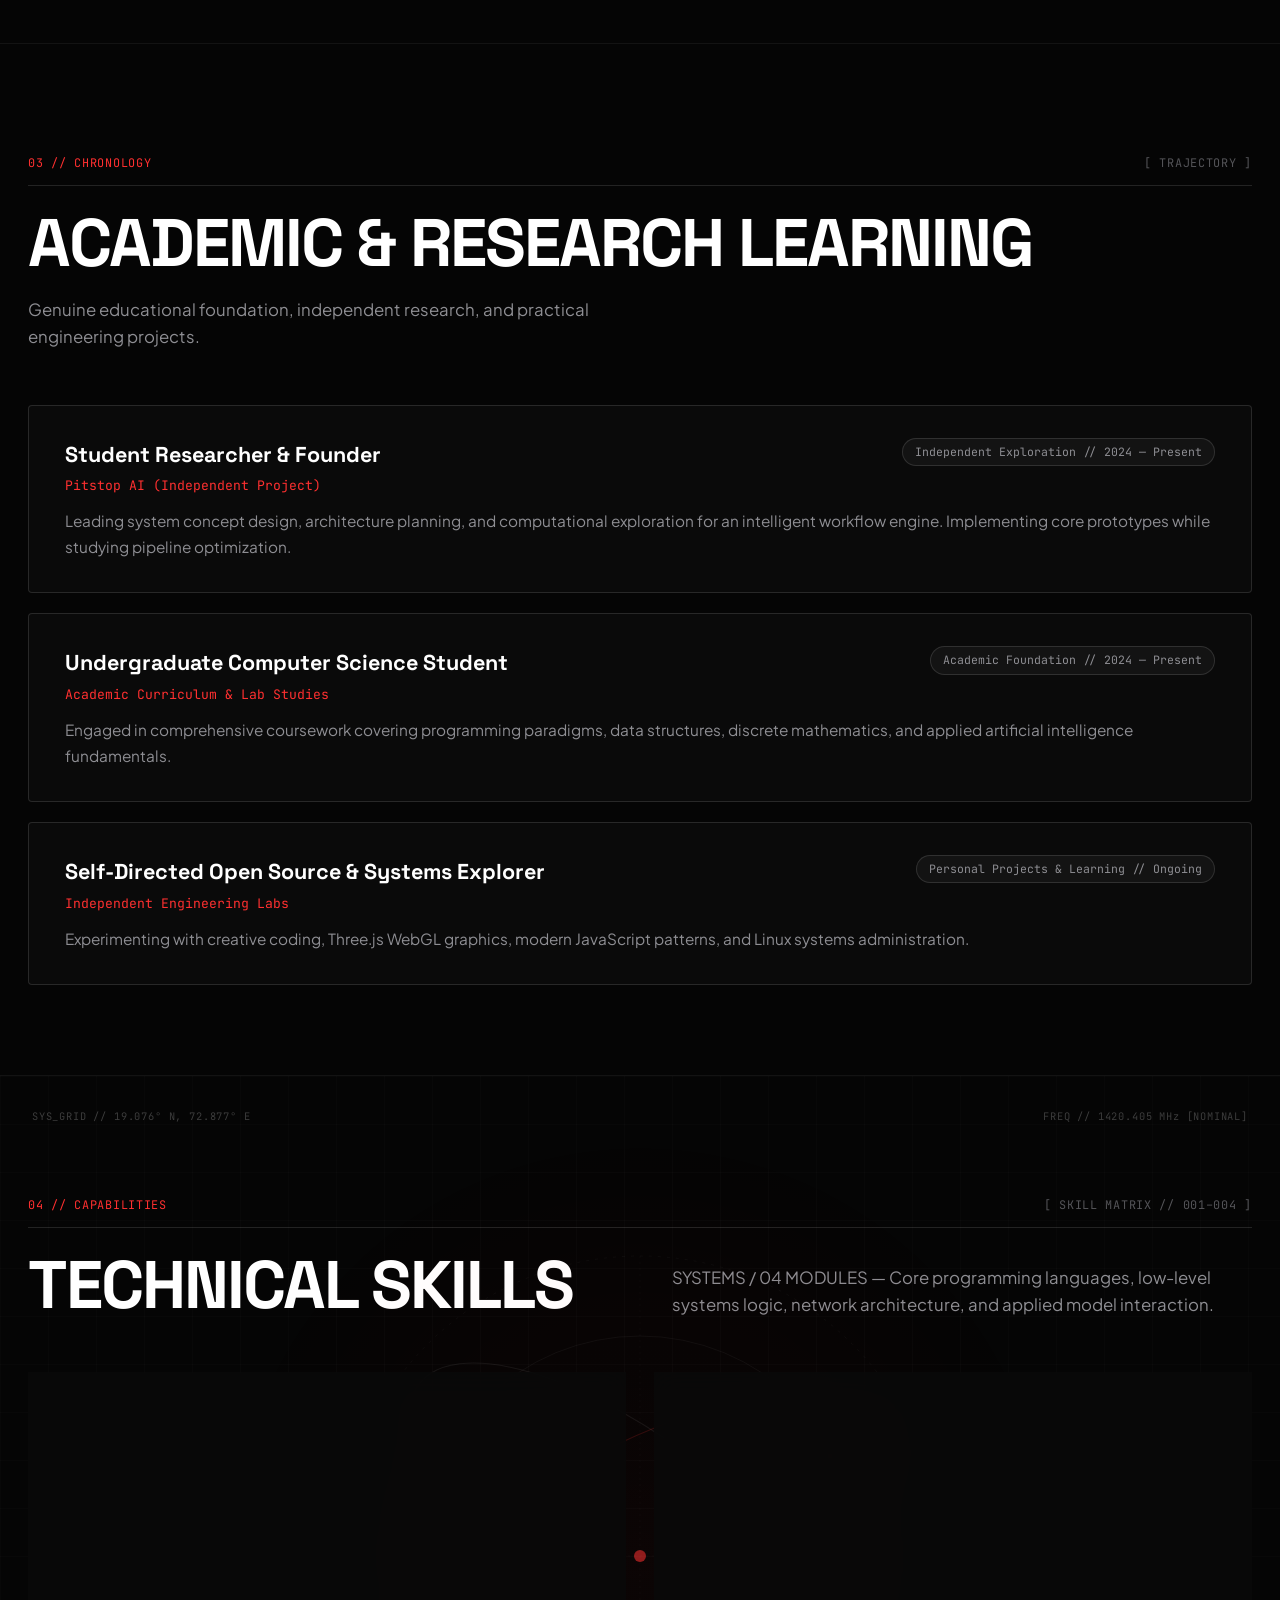
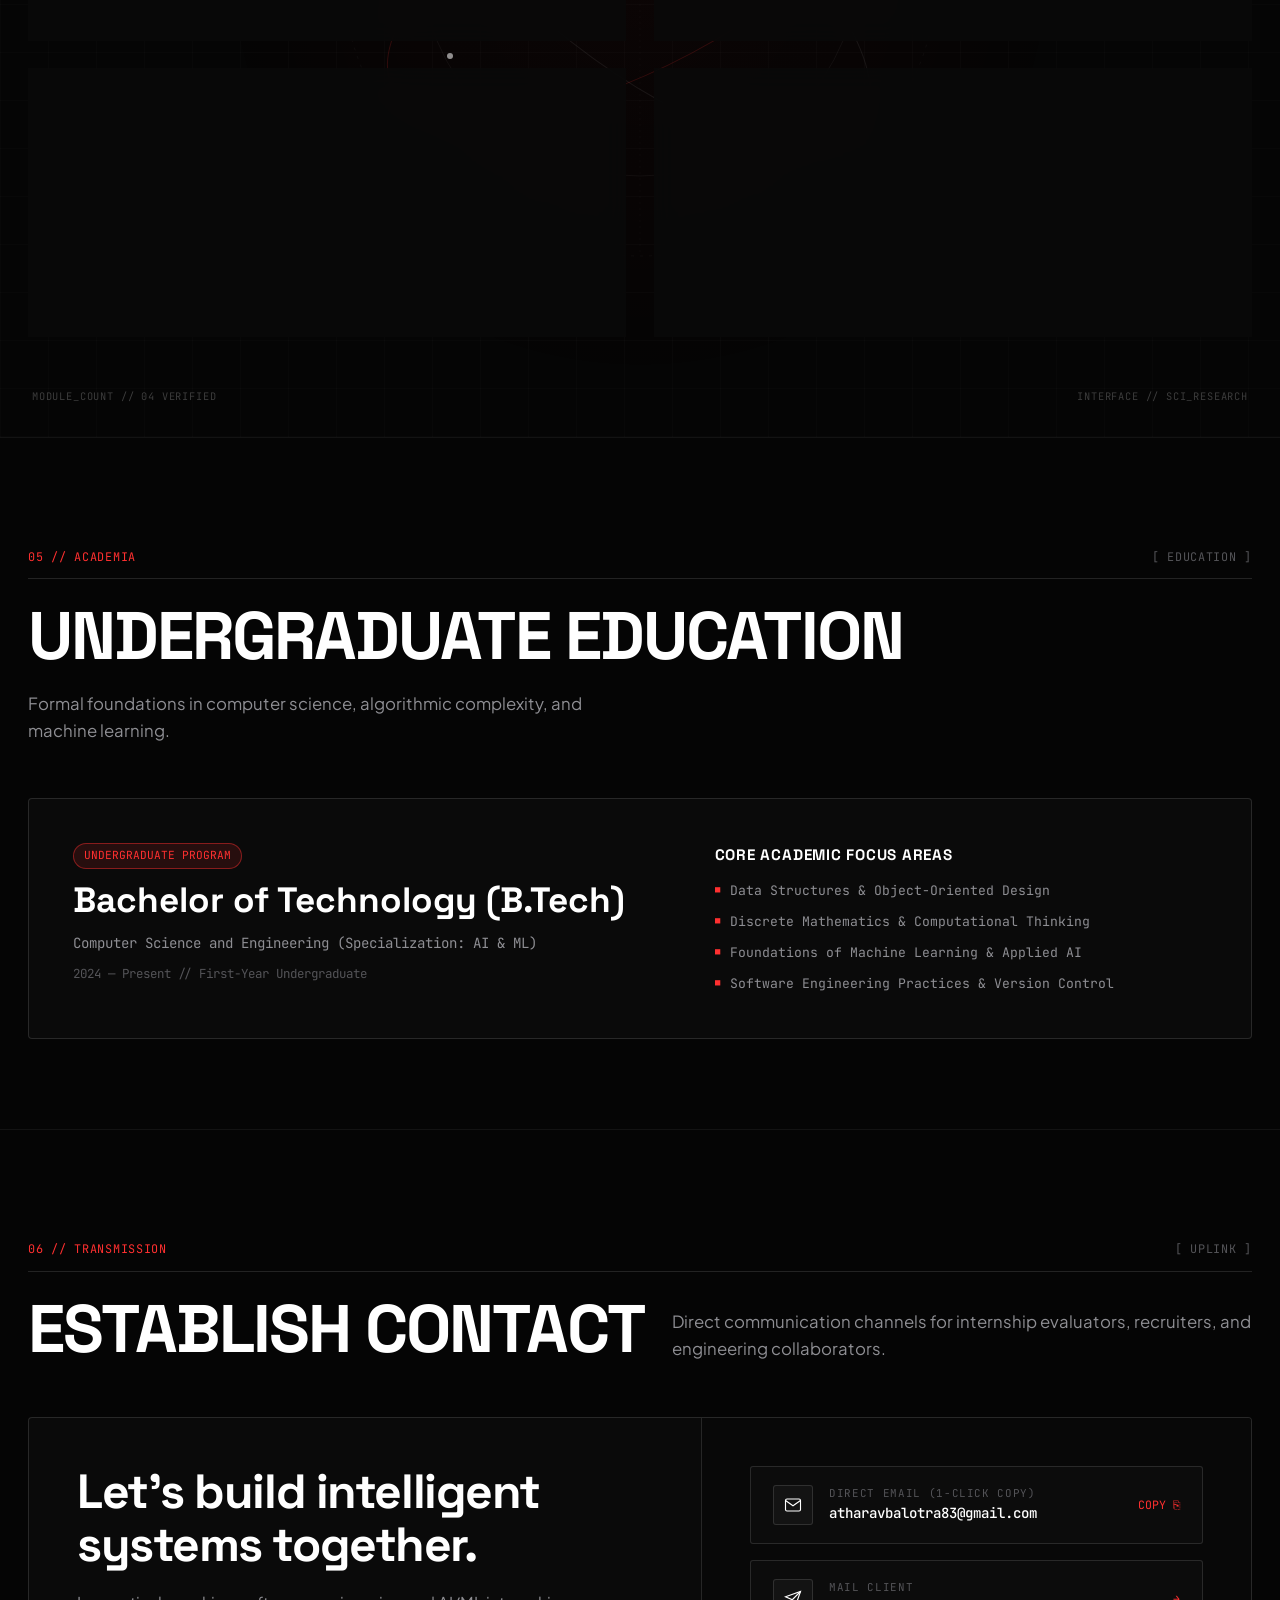
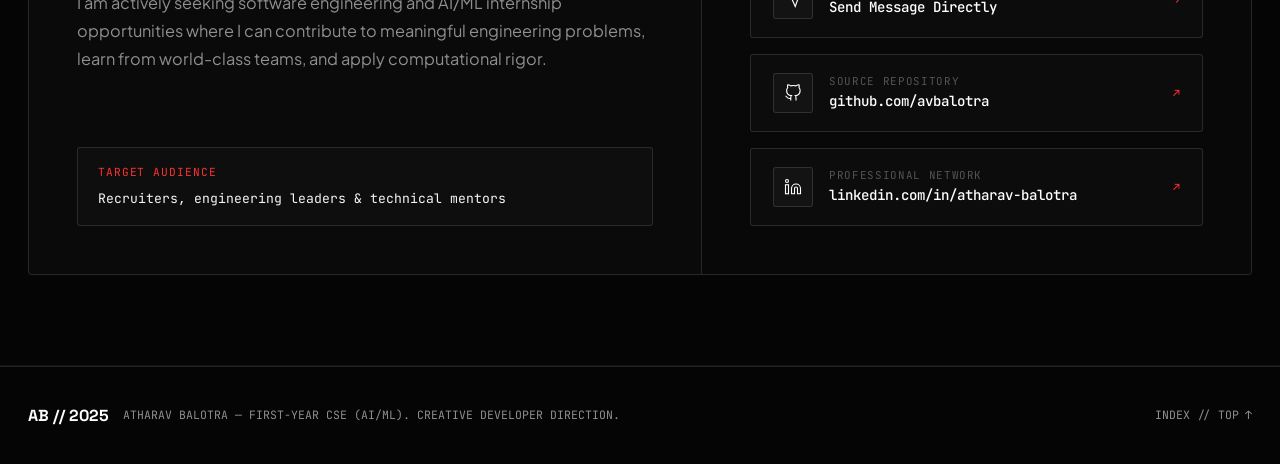
==== commit 22e33c5b: "style: polish available for internships button with glassmorphism and animated radar pulse" ====
--- a/index.html
+++ b/index.html
@@ -65,10 +65,11 @@
 
       <!-- Telemetry Status & Mobile Toggle -->
       <div class="header-telemetry">
-        <div class="status-chip" title="Target: Recruiters &amp; Internship Evaluators">
+        <a href="#contact" class="status-chip" title="Recruiters &amp; Evaluators: Open for Summer / Fall 2025 Internships">
           <span class="chip-pulse"></span>
           <span>AVAILABLE FOR INTERNSHIPS</span>
-        </div>
+          <span class="chip-arrow">&rarr;</span>
+        </a>
         <span class="clock-display" id="telemetryClock">--:--:-- UTC</span>
 
         <button class="mobile-nav-toggle" id="mobileNavToggle" aria-label="Toggle Navigation Drawer" aria-expanded="false">
@@ -90,6 +91,13 @@
         <li><a href="#education" class="mobile-item"><span class="m-idx">05.</span>Undergraduate // Education</a></li>
         <li><a href="#contact" class="mobile-item"><span class="m-idx">06.</span>Transmission // Contact</a></li>
       </ul>
+      <div class="mobile-drawer-footer">
+        <a href="#contact" class="status-chip mobile-chip">
+          <span class="chip-pulse"></span>
+          <span>AVAILABLE FOR INTERNSHIPS</span>
+          <span class="chip-arrow">&rarr;</span>
+        </a>
+      </div>
     </div>
   </header>
 
--- a/style.css
+++ b/style.css
@@ -320,28 +320,68 @@
 .status-chip {
   display: inline-flex;
   align-items: center;
-  gap: 6px;
-  padding: 3px 10px;
-  background: var(--accent-red-dim);
-  border: 1px solid var(--accent-red-border);
+  gap: 8px;
+  padding: 5px 12px;
+  background: rgba(255, 255, 255, 0.03);
+  border: 1px solid rgba(255, 255, 255, 0.12);
   border-radius: var(--radius-pill);
-  color: var(--text-pure);
+  color: var(--text-primary);
+  font-family: var(--font-mono);
   font-size: 0.68rem;
+  font-weight: 500;
   letter-spacing: 0.04em;
+  text-decoration: none;
+  transition: all var(--transition-fast);
+  cursor: pointer;
+  position: relative;
+  backdrop-filter: blur(8px);
+  -webkit-backdrop-filter: blur(8px);
+}
+
+.status-chip:hover {
+  background: rgba(255, 48, 48, 0.08);
+  border-color: var(--accent-red-border);
+  color: var(--text-pure);
+  transform: translateY(-1px);
+  box-shadow: 0 4px 16px rgba(0, 0, 0, 0.4), 0 0 12px var(--accent-red-dim);
 }
 
 .status-chip .chip-pulse {
-  width: 5px;
-  height: 5px;
+  width: 6px;
+  height: 6px;
   background: var(--accent-red);
   border-radius: 50%;
   box-shadow: 0 0 6px var(--accent-red);
-  animation: pulse-ring 2s infinite ease-in-out;
-}
-
-@keyframes pulse-ring {
-  0%, 100% { opacity: 0.4; transform: scale(0.9); }
-  50% { opacity: 1; transform: scale(1.2); }
+  position: relative;
+  flex-shrink: 0;
+}
+
+.status-chip .chip-pulse::after {
+  content: '';
+  position: absolute;
+  inset: -3px;
+  border-radius: 50%;
+  border: 1px solid var(--accent-red);
+  opacity: 0.6;
+  animation: radar-ping 2.2s cubic-bezier(0, 0.2, 0.8, 1) infinite;
+}
+
+@keyframes radar-ping {
+  0% { transform: scale(0.8); opacity: 0.9; }
+  100% { transform: scale(2.4); opacity: 0; }
+}
+
+.status-chip .chip-arrow {
+  font-size: 0.72rem;
+  color: var(--accent-red);
+  transition: transform var(--transition-fast);
+  opacity: 0.8;
+  margin-left: 2px;
+}
+
+.status-chip:hover .chip-arrow {
+  transform: translateX(2px);
+  opacity: 1;
 }
 
 .clock-display {
@@ -418,6 +458,19 @@
   color: var(--text-pure);
 }
 
+.mobile-drawer-footer {
+  padding-top: 14px;
+  border-top: 1px solid var(--border-subtle);
+  display: flex;
+}
+
+.mobile-chip {
+  width: 100%;
+  justify-content: center;
+  padding: 10px 16px;
+  font-size: 0.74rem;
+}
+
 /* --------------------------------------------------------------------------
    5. HERO STAGE (OVERSIZED EDITORIAL TYPOGRAPHY)
    -------------------------------------------------------------------------- */
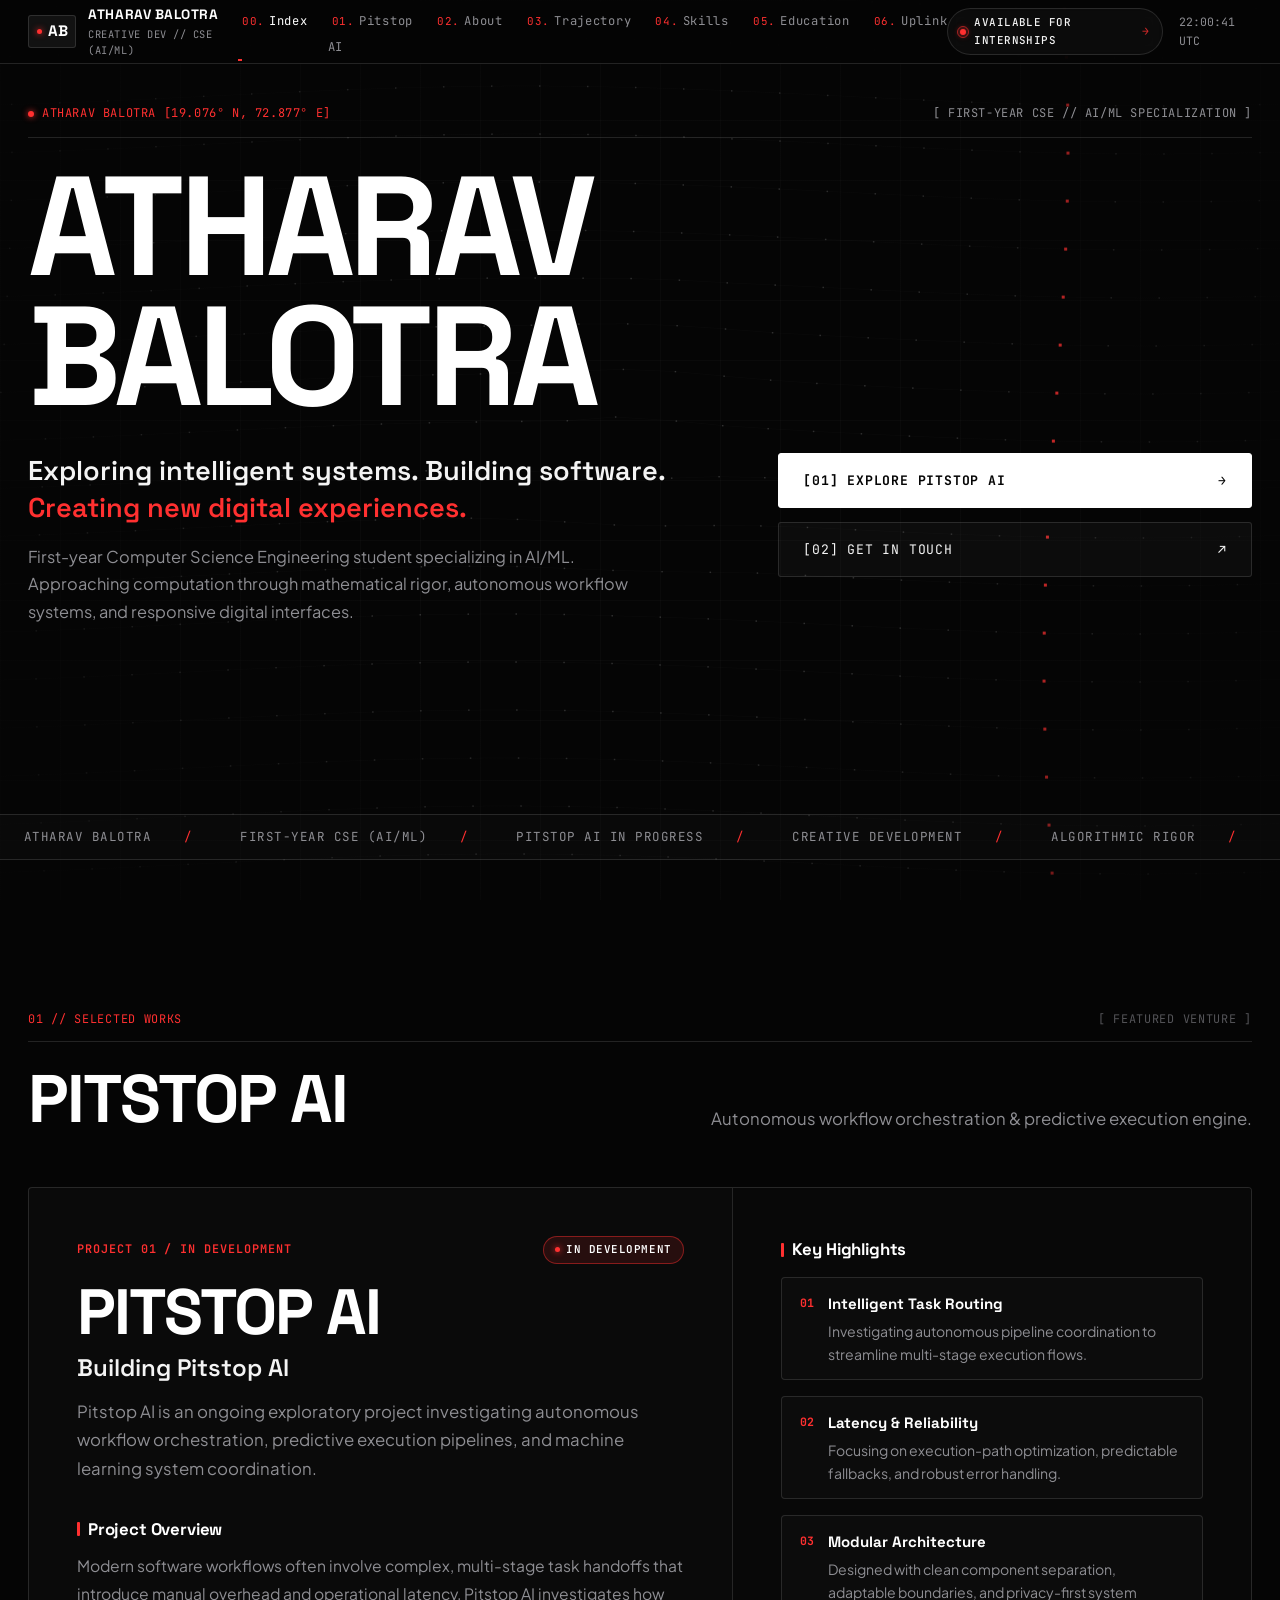
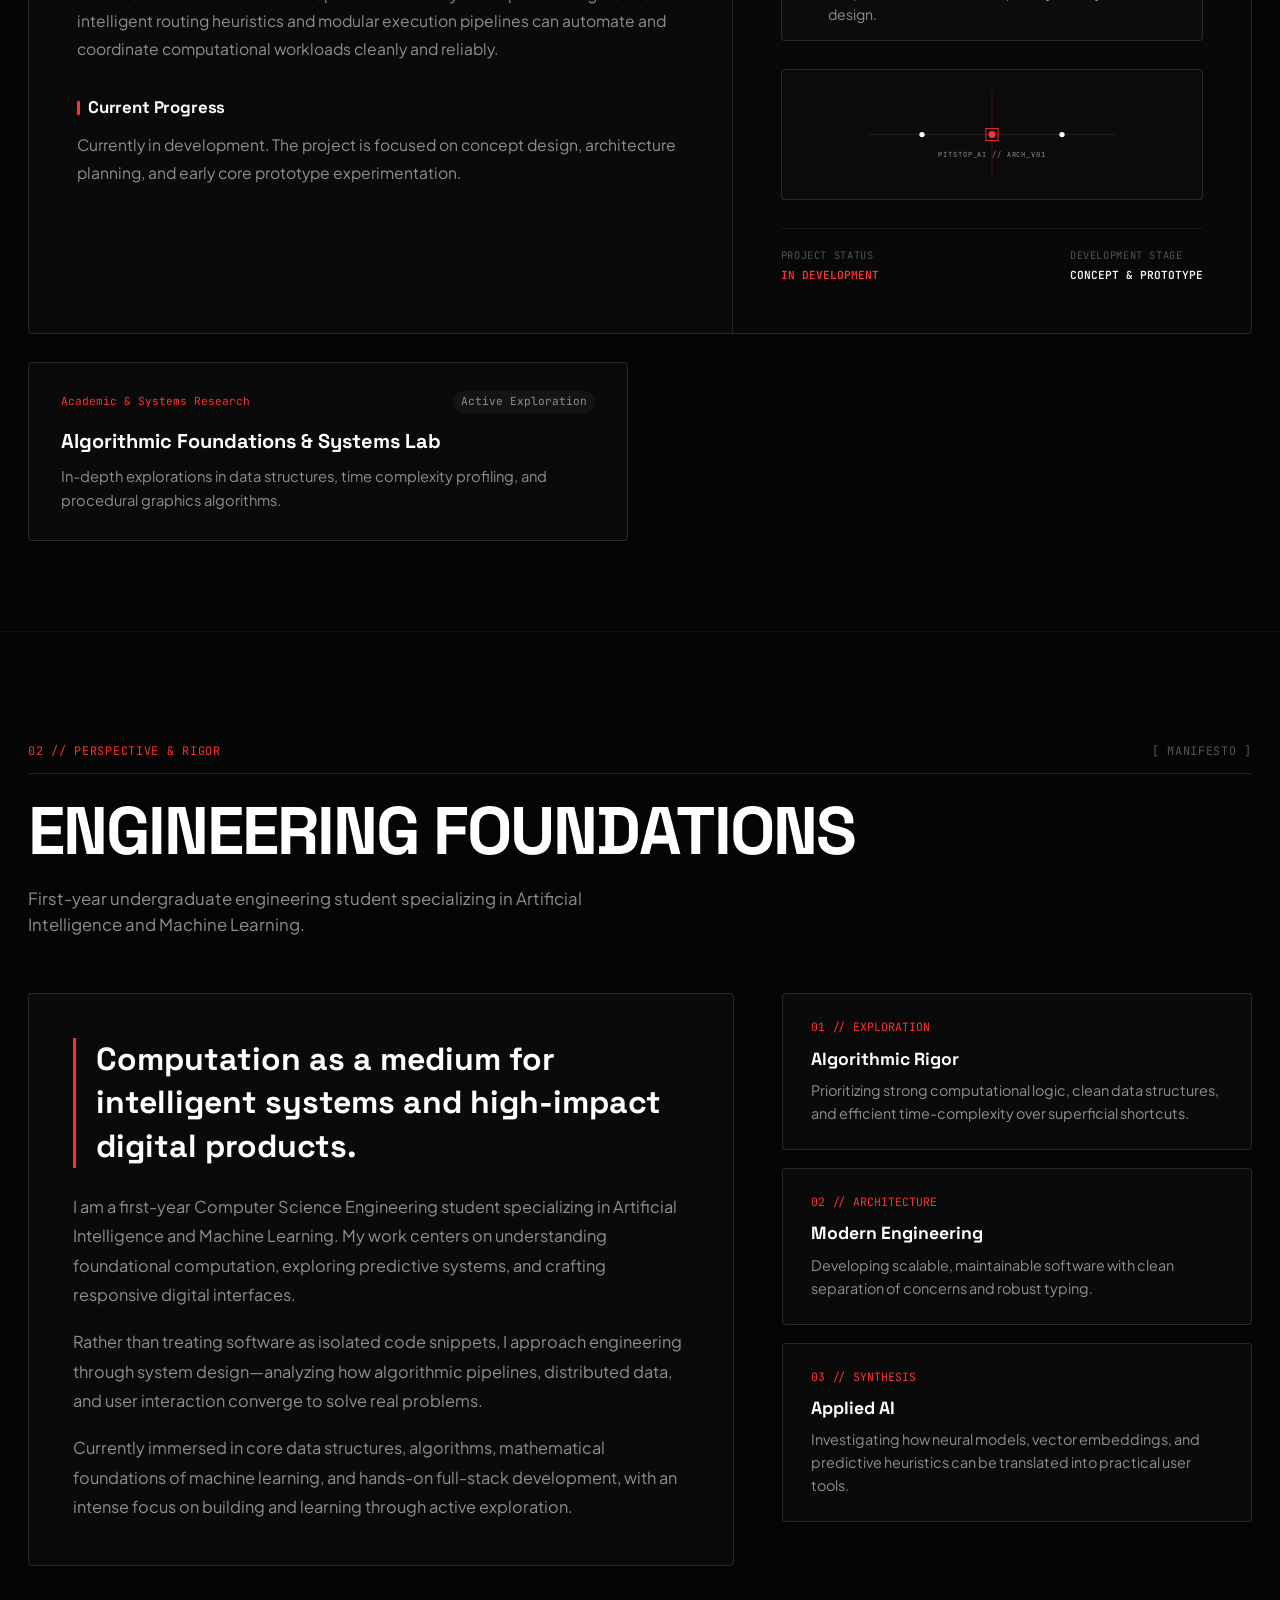
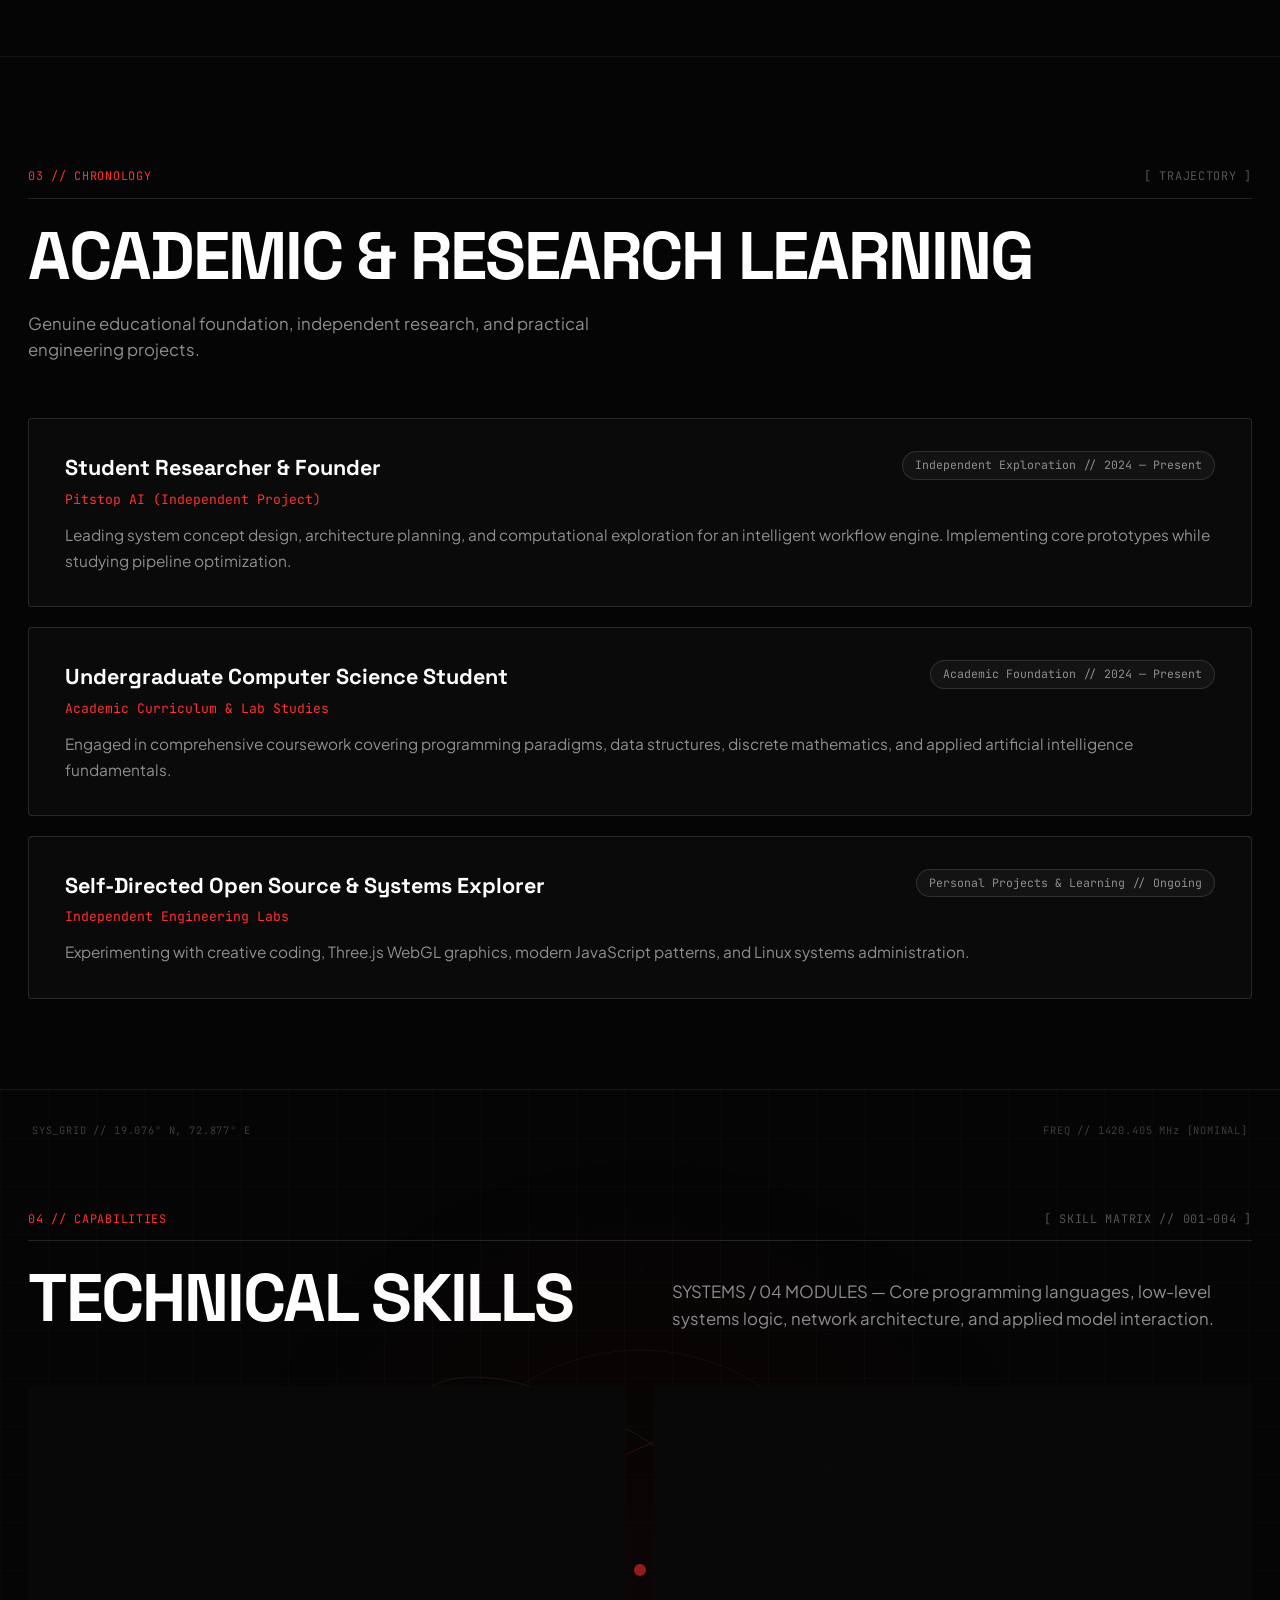
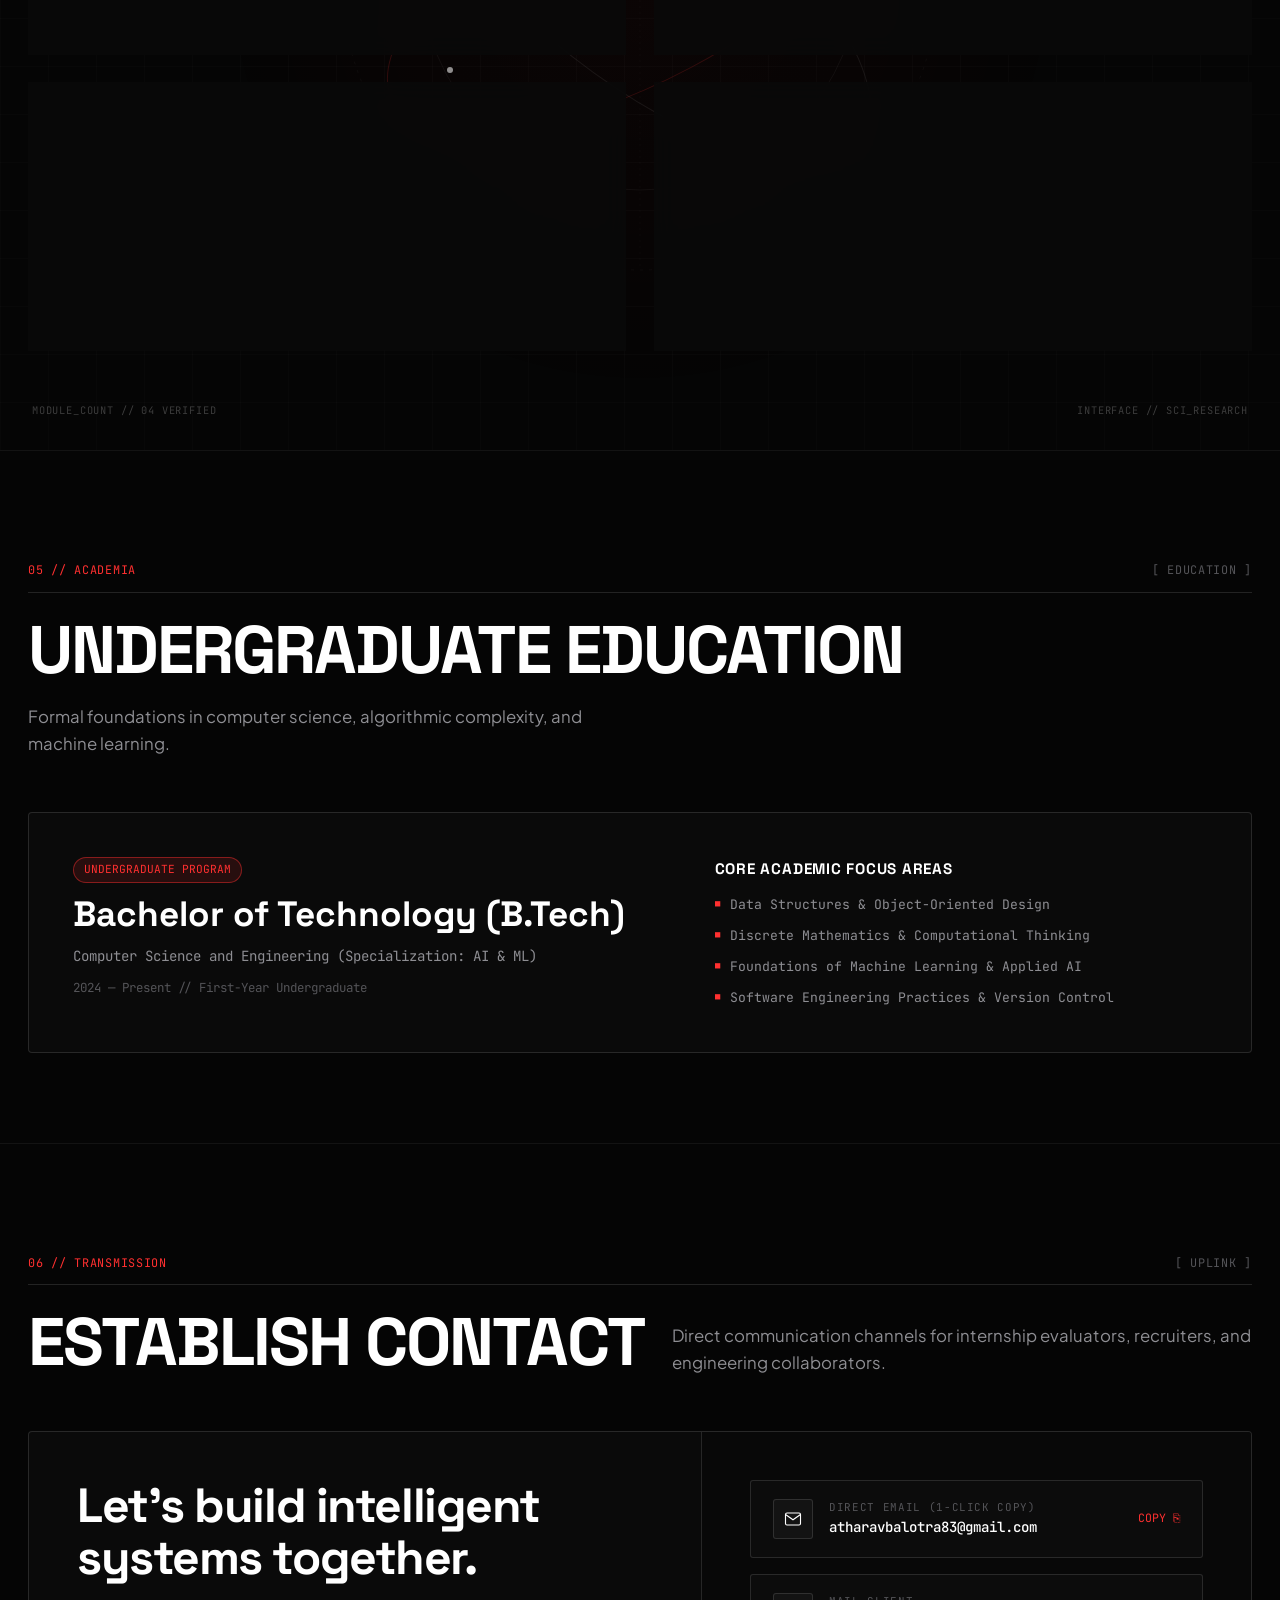
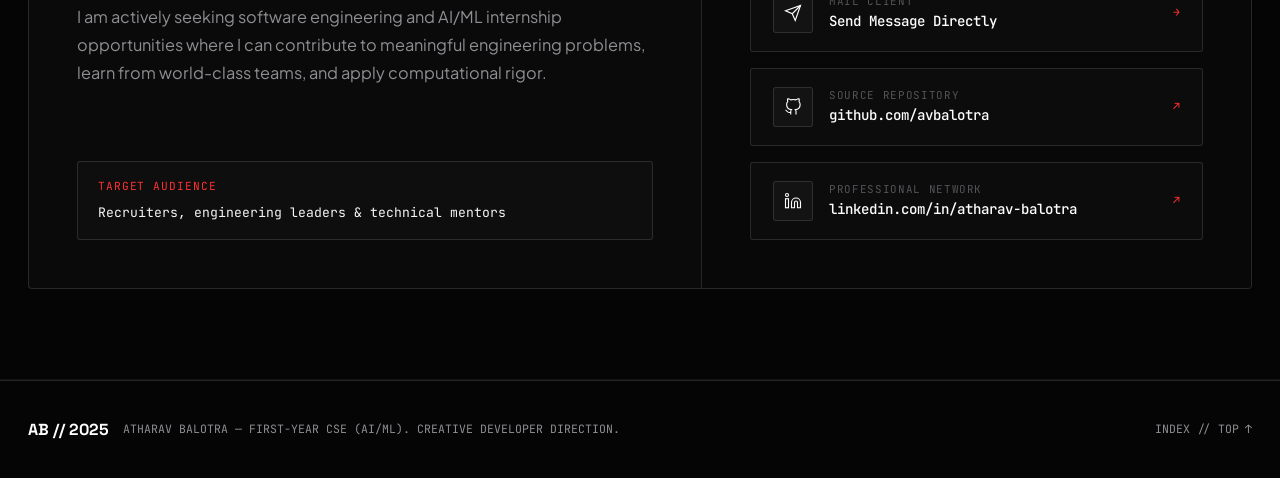
==== commit 4a9ab5d7: "feat(pitstop): redesign Pitstop AI section with clean editorial showcase" ====
--- a/index.html
+++ b/index.html
@@ -194,91 +194,98 @@
           </div>
         </header>
 
-        <!-- Flagship Project Presentation -->
-        <article class="editorial-project-card">
-          <div class="epc-split-layout">
+        <!-- Flagship Project Presentation: Pitstop AI -->
+        <article class="project-showcase-card">
+          <div class="psc-inner-grid">
             
-            <!-- Left Info Column -->
-            <div class="epc-info-column">
-              <div>
-                <div class="epc-top-bar">
-                  <span class="status-badge-red">
-                    <span class="badge-dot-ping"></span>
-                    <span>STATUS: IN PROGRESS // RESEARCH SPRINT</span>
+            <!-- Left Narrative Column -->
+            <div class="psc-col-main">
+              <div class="psc-header-group">
+                <div class="psc-eyebrow-row">
+                  <span class="psc-eyebrow">PROJECT 01 / IN DEVELOPMENT</span>
+                  <span class="psc-status-pill">
+                    <span class="psc-status-dot"></span>
+                    <span>IN DEVELOPMENT</span>
                   </span>
-                  <span class="epc-tag">[ INTELLIGENT SYSTEMS ]</span>
                 </div>
-
-                <h3 class="epc-project-title">Pitstop AI</h3>
-
-                <p class="epc-summary">
-                  An exploratory computational engine designed to investigate intelligent workflows, autonomous routing, and machine learning systems. Under active development.
+                <h3 class="psc-project-title">PITSTOP AI</h3>
+                <h4 class="psc-headline">Building Pitstop AI</h4>
+                <p class="psc-lead-desc">
+                  Pitstop AI is an ongoing exploratory project investigating autonomous workflow orchestration, predictive execution pipelines, and machine learning system coordination.
                 </p>
-
-                <!-- Truthful Privacy Notice -->
-                <div class="privacy-boundary-box">
-                  <svg class="pbb-icon" viewBox="0 0 24 24" fill="none" stroke="currentColor" stroke-width="1.8">
-                    <rect x="3" y="11" width="18" height="11" rx="2" ry="2"/>
-                    <path d="M7 11V7a5 5 0 0 1 10 0v4"/>
-                  </svg>
-                  <div class="pbb-text">
-                    <strong>SYSTEM PRIVACY NOTICE:</strong> Architectural specifications, internal benchmarks, and source repository remain private during research sprint. Visualizations demonstrate schematic concept flow.
-                  </div>
+              </div>
+
+              <!-- Project Overview -->
+              <div class="psc-block">
+                <h5 class="psc-block-heading">Project Overview</h5>
+                <p class="psc-block-text" id="pitstopOverviewText">
+                  Modern software workflows often involve complex, multi-stage task handoffs that introduce manual overhead and operational latency. Pitstop AI investigates how intelligent routing heuristics and modular execution pipelines can automate and coordinate computational workloads cleanly and reliably.
+                </p>
+              </div>
+
+              <!-- Current Progress -->
+              <div class="psc-block">
+                <h5 class="psc-block-heading">Current Progress</h5>
+                <p class="psc-block-text" id="pitstopProgressText">
+                  Currently in development. The project is focused on concept design, architecture planning, and early core prototype experimentation.
+                </p>
+              </div>
+            </div>
+
+            <!-- Right Aside Column -->
+            <div class="psc-col-aside">
+              <div class="psc-block">
+                <h5 class="psc-block-heading">Key Highlights</h5>
+                <ul class="psc-highlights-list" id="pitstopHighlightsList">
+                  <li>
+                    <span class="ph-idx">01</span>
+                    <div class="ph-content">
+                      <strong>Intelligent Task Routing</strong>
+                      <p>Investigating autonomous pipeline coordination to streamline multi-stage execution flows.</p>
+                    </div>
+                  </li>
+                  <li>
+                    <span class="ph-idx">02</span>
+                    <div class="ph-content">
+                      <strong>Latency &amp; Reliability</strong>
+                      <p>Focusing on execution-path optimization, predictable fallbacks, and robust error handling.</p>
+                    </div>
+                  </li>
+                  <li>
+                    <span class="ph-idx">03</span>
+                    <div class="ph-content">
+                      <strong>Modular Architecture</strong>
+                      <p>Designed with clean component separation, adaptable boundaries, and privacy-first system design.</p>
+                    </div>
+                  </li>
+                </ul>
+              </div>
+
+              <!-- Restrained Schematic Graphic -->
+              <div class="psc-linework-frame" aria-hidden="true">
+                <svg class="psc-linework-svg" viewBox="0 0 320 120" fill="none">
+                  <line x1="20" y1="60" x2="300" y2="60" stroke="rgba(255,255,255,0.1)" stroke-width="1"/>
+                  <line x1="80" y1="20" x2="80" y2="100" stroke="rgba(255,255,255,0.06)" stroke-width="1" stroke-dasharray="2 3"/>
+                  <line x1="160" y1="10" x2="160" y2="110" stroke="rgba(255,48,48,0.25)" stroke-width="1"/>
+                  <line x1="240" y1="20" x2="240" y2="100" stroke="rgba(255,255,255,0.06)" stroke-width="1" stroke-dasharray="2 3"/>
+                  <circle cx="80" cy="60" r="3" fill="#ffffff"/>
+                  <circle cx="160" cy="60" r="4" fill="#FF3030"/>
+                  <circle cx="240" cy="60" r="3" fill="#ffffff"/>
+                  <rect x="153" y="53" width="14" height="14" stroke="#FF3030" stroke-width="1" fill="none"/>
+                  <text x="160" y="86" font-family="'JetBrains Mono', monospace" font-size="8" fill="#8E8E93" text-anchor="middle" letter-spacing="1">PITSTOP_AI // ARCH_V01</text>
+                </svg>
+              </div>
+
+              <!-- Status Footer -->
+              <div class="psc-meta-footer">
+                <div class="pmf-item">
+                  <span class="pmf-label">PROJECT STATUS</span>
+                  <span class="pmf-value highlight-red">IN DEVELOPMENT</span>
                 </div>
-
-                <ul class="epc-bullet-list">
-                  <li>Investigating predictive heuristics and multi-step computational pipeline coordination</li>
-                  <li>Focusing on latency-optimized execution paths and robust error-handling states</li>
-                  <li>Designed with privacy-first system boundaries and modular architecture</li>
-                </ul>
-              </div>
-            </div>
-
-            <!-- Right Interactive Schematic Column -->
-            <div class="epc-visual-column">
-              <div class="visual-column-header">
-                <span class="v-tag">INTERACTIVE PIPELINE SCHEMATIC</span>
-                <span>STATE: RUNNING</span>
-              </div>
-
-              <!-- Interactive 2D Canvas -->
-              <div class="schematic-canvas-wrap">
-                <canvas id="schematicCanvas" class="schematic-canvas"></canvas>
-              </div>
-
-              <div class="pipeline-nodes-stack">
-                <div class="pipeline-node-item">
-                  <span class="pni-idx">01</span>
-                  <div class="pni-info">
-                    <span class="pni-name">Input Telemetry</span>
-                    <span class="pni-sub">Structured query ingestion &amp; schema verification</span>
-                  </div>
+                <div class="pmf-item">
+                  <span class="pmf-label">DEVELOPMENT STAGE</span>
+                  <span class="pmf-value">CONCEPT &amp; PROTOTYPE</span>
                 </div>
-                <div class="pipeline-node-item">
-                  <span class="pni-idx">02</span>
-                  <div class="pni-info">
-                    <span class="pni-name">Heuristic Routing</span>
-                    <span class="pni-sub">Intent classification &amp; pipeline dispatch</span>
-                  </div>
-                </div>
-                <div class="pipeline-node-item">
-                  <span class="pni-idx">03</span>
-                  <div class="pni-info">
-                    <span class="pni-name">Model Inference</span>
-                    <span class="pni-sub">Contextual reasoning &amp; evaluation loops</span>
-                  </div>
-                </div>
-                <div class="pipeline-node-item">
-                  <span class="pni-idx">04</span>
-                  <div class="pni-info">
-                    <span class="pni-name">Response Synthesis</span>
-                    <span class="pni-sub">Verified delivery &amp; output formatting</span>
-                  </div>
-                </div>
-              </div>
-
-              <div class="visual-column-footer">
-                ILLUSTRATIVE SYSTEM DESIGN MODEL // PROTOTYPE STAGE
               </div>
             </div>
 
--- a/style.css
+++ b/style.css
@@ -729,238 +729,248 @@
 }
 
 /* --------------------------------------------------------------------------
-   7. PROJECT SHOWCASE: PITSTOP AI (LARGE EDITORIAL PRESENTATION)
+   7. PROJECT SHOWCASE: PITSTOP AI (EDITORIAL PROJECT PRESENTATION)
    -------------------------------------------------------------------------- */
-.editorial-project-card {
+.project-showcase-card {
   background: var(--bg-surface);
   border: 1px solid var(--border-line);
   border-radius: var(--radius-card);
+  position: relative;
   overflow: hidden;
   transition: border-color var(--transition-smooth), transform var(--transition-smooth);
 }
 
-.editorial-project-card:hover {
+.project-showcase-card:hover {
   border-color: var(--border-line-hover);
 }
 
-.epc-split-layout {
+.psc-inner-grid {
   display: grid;
-  grid-template-columns: 1.1fr 0.9fr;
-}
-
-.epc-info-column {
+  grid-template-columns: 1.15fr 0.85fr;
+  gap: 0;
+}
+
+/* Left Column: Primary Narrative & Overview */
+.psc-col-main {
   padding: 48px;
   display: flex;
   flex-direction: column;
+  gap: 32px;
+}
+
+.psc-eyebrow-row {
+  display: flex;
+  align-items: center;
   justify-content: space-between;
-}
-
-.epc-top-bar {
-  display: flex;
-  align-items: center;
-  gap: 12px;
-  margin-bottom: 24px;
+  gap: 16px;
   flex-wrap: wrap;
-}
-
-.status-badge-red {
+  margin-bottom: 16px;
+}
+
+.psc-eyebrow {
+  font-family: var(--font-mono);
+  font-size: 0.74rem;
+  letter-spacing: 0.08em;
+  color: var(--accent-red);
+  text-transform: uppercase;
+  font-weight: 600;
+}
+
+.psc-status-pill {
   display: inline-flex;
   align-items: center;
-  gap: 7px;
-  padding: 4px 12px;
+  gap: 6px;
+  padding: 4px 11px;
   background: var(--accent-red-dim);
   border: 1px solid var(--accent-red-border);
   border-radius: var(--radius-pill);
   font-family: var(--font-mono);
-  font-size: 0.72rem;
+  font-size: 0.68rem;
+  font-weight: 600;
   color: #ffffff;
-  font-weight: 600;
-}
-
-.badge-dot-ping {
-  width: 6px;
-  height: 6px;
+  letter-spacing: 0.05em;
+}
+
+.psc-status-dot {
+  width: 5px;
+  height: 5px;
+  border-radius: 50%;
   background: var(--accent-red);
-  border-radius: 50%;
   box-shadow: 0 0 6px var(--accent-red);
 }
 
-.epc-tag {
-  font-family: var(--font-mono);
-  font-size: 0.72rem;
-  color: var(--text-secondary);
-}
-
-.epc-project-title {
+.psc-project-title {
   font-family: var(--font-display);
-  font-size: clamp(2.4rem, 4.8vw, 3.8rem);
+  font-size: clamp(2.4rem, 5vw, 4rem);
   font-weight: 800;
   line-height: 1;
   letter-spacing: -0.03em;
   color: var(--text-pure);
-  margin-bottom: 18px;
-}
-
-.epc-summary {
+  margin-bottom: 8px;
+}
+
+.psc-headline {
+  font-family: var(--font-display);
+  font-size: clamp(1.2rem, 2vw, 1.5rem);
+  font-weight: 600;
+  color: var(--text-primary);
+  line-height: 1.35;
+  margin-bottom: 14px;
+}
+
+.psc-lead-desc {
   font-size: 1.05rem;
+  color: var(--text-secondary);
   line-height: 1.7;
-  color: var(--text-primary);
-  margin-bottom: 24px;
-}
-
-/* Privacy & System Boundary Box */
-.privacy-boundary-box {
-  background: rgba(255, 48, 48, 0.05);
-  border: 1px solid var(--accent-red-border);
-  border-left: 3px solid var(--accent-red);
-  padding: 14px 18px;
-  border-radius: 3px;
-  margin-bottom: 28px;
-  display: flex;
-  align-items: flex-start;
-  gap: 12px;
-}
-
-.pbb-icon {
-  width: 18px;
-  height: 18px;
-  stroke: var(--accent-red);
-  flex-shrink: 0;
-  margin-top: 2px;
-}
-
-.pbb-text {
-  font-family: var(--font-mono);
-  font-size: 0.76rem;
-  line-height: 1.55;
-  color: var(--text-secondary);
-}
-
-.pbb-text strong {
-  color: var(--text-pure);
-}
-
-.epc-bullet-list {
-  list-style: none;
-  display: flex;
-  flex-direction: column;
-  gap: 12px;
-  margin-bottom: 24px;
-}
-
-.epc-bullet-list li {
-  display: flex;
-  align-items: flex-start;
+}
+
+/* Editorial Content Blocks */
+.psc-block {
+  display: flex;
+  flex-direction: column;
   gap: 10px;
-  font-size: 0.92rem;
-  color: var(--text-secondary);
-  line-height: 1.6;
-}
-
-.epc-bullet-list li::before {
-  content: '>';
-  font-family: var(--font-mono);
-  color: var(--accent-red);
+}
+
+.psc-block-heading {
+  font-family: var(--font-display);
+  font-size: 1.05rem;
   font-weight: 700;
-}
-
-/* Interactive Generative Architectural Canvas (Right Column) */
-.epc-visual-column {
+  color: var(--text-pure);
+  letter-spacing: -0.01em;
+  display: flex;
+  align-items: center;
+  gap: 8px;
+}
+
+.psc-block-heading::before {
+  content: '';
+  width: 3px;
+  height: 14px;
+  background: var(--accent-red);
+  display: inline-block;
+  border-radius: 1px;
+}
+
+.psc-block-text {
+  font-size: 0.98rem;
+  color: var(--text-secondary);
+  line-height: 1.75;
+}
+
+/* Right Column: Aside & Highlights */
+.psc-col-aside {
+  padding: 48px;
   background: #080808;
   border-left: 1px solid var(--border-line);
-  position: relative;
   display: flex;
   flex-direction: column;
   justify-content: space-between;
-  padding: 36px;
-}
-
-.visual-column-header {
-  display: flex;
-  align-items: center;
-  justify-content: space-between;
-  border-bottom: 1px solid var(--border-line);
-  padding-bottom: 12px;
-  font-family: var(--font-mono);
-  font-size: 0.72rem;
-  color: var(--text-secondary);
-}
-
-.visual-column-header .v-tag {
-  color: var(--accent-red);
-}
-
-.schematic-canvas-wrap {
-  position: relative;
-  width: 100%;
-  height: 280px;
-  margin: 20px 0;
-  border: 1px solid var(--border-line);
-  border-radius: 3px;
-  overflow: hidden;
-  background: #030303;
-}
-
-.schematic-canvas {
-  width: 100%;
-  height: 100%;
-  display: block;
-}
-
-.pipeline-nodes-stack {
-  display: flex;
-  flex-direction: column;
-  gap: 10px;
-}
-
-.pipeline-node-item {
-  display: flex;
-  align-items: center;
+  gap: 28px;
+}
+
+.psc-highlights-list {
+  list-style: none;
+  display: flex;
+  flex-direction: column;
+  gap: 16px;
+  margin-top: 4px;
+}
+
+.psc-highlights-list li {
+  display: flex;
+  align-items: flex-start;
   gap: 14px;
-  padding: 10px 14px;
+  padding: 14px 18px;
   background: rgba(255, 255, 255, 0.02);
   border: 1px solid var(--border-line);
-  border-radius: 3px;
+  border-radius: var(--radius-card);
   transition: all var(--transition-fast);
 }
 
-.pipeline-node-item:hover {
-  background: rgba(255, 48, 48, 0.08);
+.psc-highlights-list li:hover {
+  background: rgba(255, 48, 48, 0.05);
   border-color: var(--accent-red-border);
-}
-
-.pni-idx {
+  transform: translateX(3px);
+}
+
+.ph-idx {
+  font-family: var(--font-mono);
+  font-size: 0.72rem;
+  font-weight: 700;
+  color: var(--accent-red);
+  margin-top: 2px;
+}
+
+.ph-content {
+  display: flex;
+  flex-direction: column;
+  gap: 4px;
+}
+
+.ph-content strong {
+  font-family: var(--font-display);
+  font-size: 0.94rem;
+  font-weight: 700;
+  color: var(--text-pure);
+}
+
+.ph-content p {
+  font-size: 0.88rem;
+  color: var(--text-secondary);
+  line-height: 1.6;
+}
+
+/* Subtle Restrained Abstract Linework Graphic */
+.psc-linework-frame {
+  width: 100%;
+  padding: 12px 16px;
+  border: 1px solid var(--border-line);
+  border-radius: var(--radius-card);
+  background: rgba(255, 255, 255, 0.015);
+  display: flex;
+  align-items: center;
+  justify-content: center;
+}
+
+.psc-linework-svg {
+  width: 100%;
+  max-width: 280px;
+  height: auto;
+  display: block;
+}
+
+/* Metadata Footer Row */
+.psc-meta-footer {
+  display: flex;
+  align-items: center;
+  justify-content: space-between;
+  padding-top: 18px;
+  border-top: 1px solid var(--border-subtle);
   font-family: var(--font-mono);
   font-size: 0.7rem;
-  font-weight: 700;
-  color: var(--accent-red);
-}
-
-.pni-info {
-  display: flex;
-  flex-direction: column;
-}
-
-.pni-name {
-  font-family: var(--font-display);
-  font-size: 0.86rem;
+  gap: 16px;
+  flex-wrap: wrap;
+}
+
+.pmf-item {
+  display: flex;
+  flex-direction: column;
+  gap: 4px;
+}
+
+.pmf-label {
+  color: var(--text-muted);
+  letter-spacing: 0.06em;
+  font-size: 0.65rem;
+}
+
+.pmf-value {
+  color: var(--text-primary);
   font-weight: 600;
-  color: var(--text-pure);
-}
-
-.pni-sub {
-  font-family: var(--font-mono);
-  font-size: 0.68rem;
-  color: var(--text-secondary);
-}
-
-.visual-column-footer {
-  padding-top: 14px;
-  border-top: 1px solid var(--border-line);
-  font-family: var(--font-mono);
-  font-size: 0.68rem;
-  color: var(--text-muted);
-  text-align: center;
+}
+
+.pmf-value.highlight-red {
+  color: var(--accent-red);
 }
 
 /* Secondary Explorations Grid */
@@ -1723,10 +1733,10 @@
     grid-template-columns: 1fr;
     gap: 28px;
   }
-  .epc-split-layout {
+  .psc-inner-grid {
     grid-template-columns: 1fr;
   }
-  .epc-visual-column {
+  .psc-col-aside {
     border-left: none;
     border-top: 1px solid var(--border-line);
   }
@@ -1794,8 +1804,8 @@
   .sic-name {
     font-size: 1.4rem;
   }
-  .epc-info-column,
-  .epc-visual-column,
+  .psc-col-main,
+  .psc-col-aside,
   .about-manifesto-pane,
   .trajectory-card,
   .education-editorial-card,
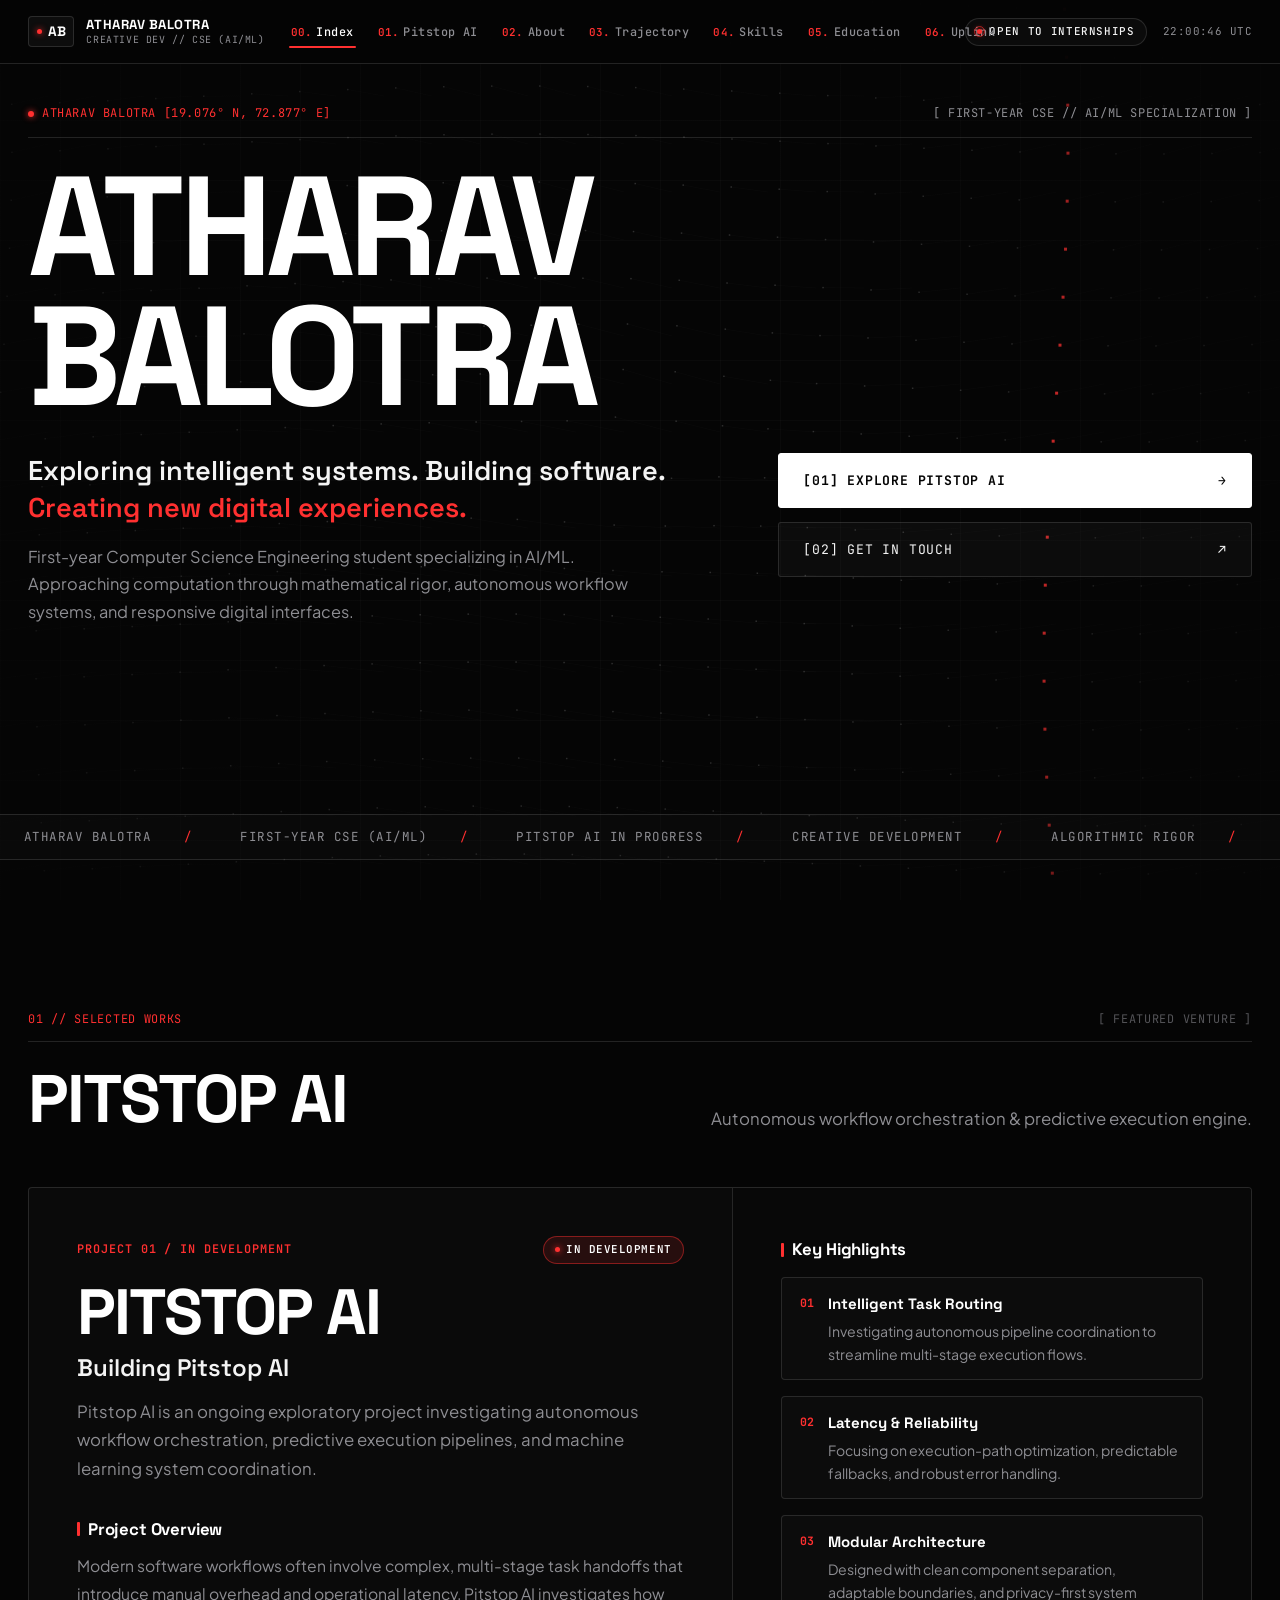
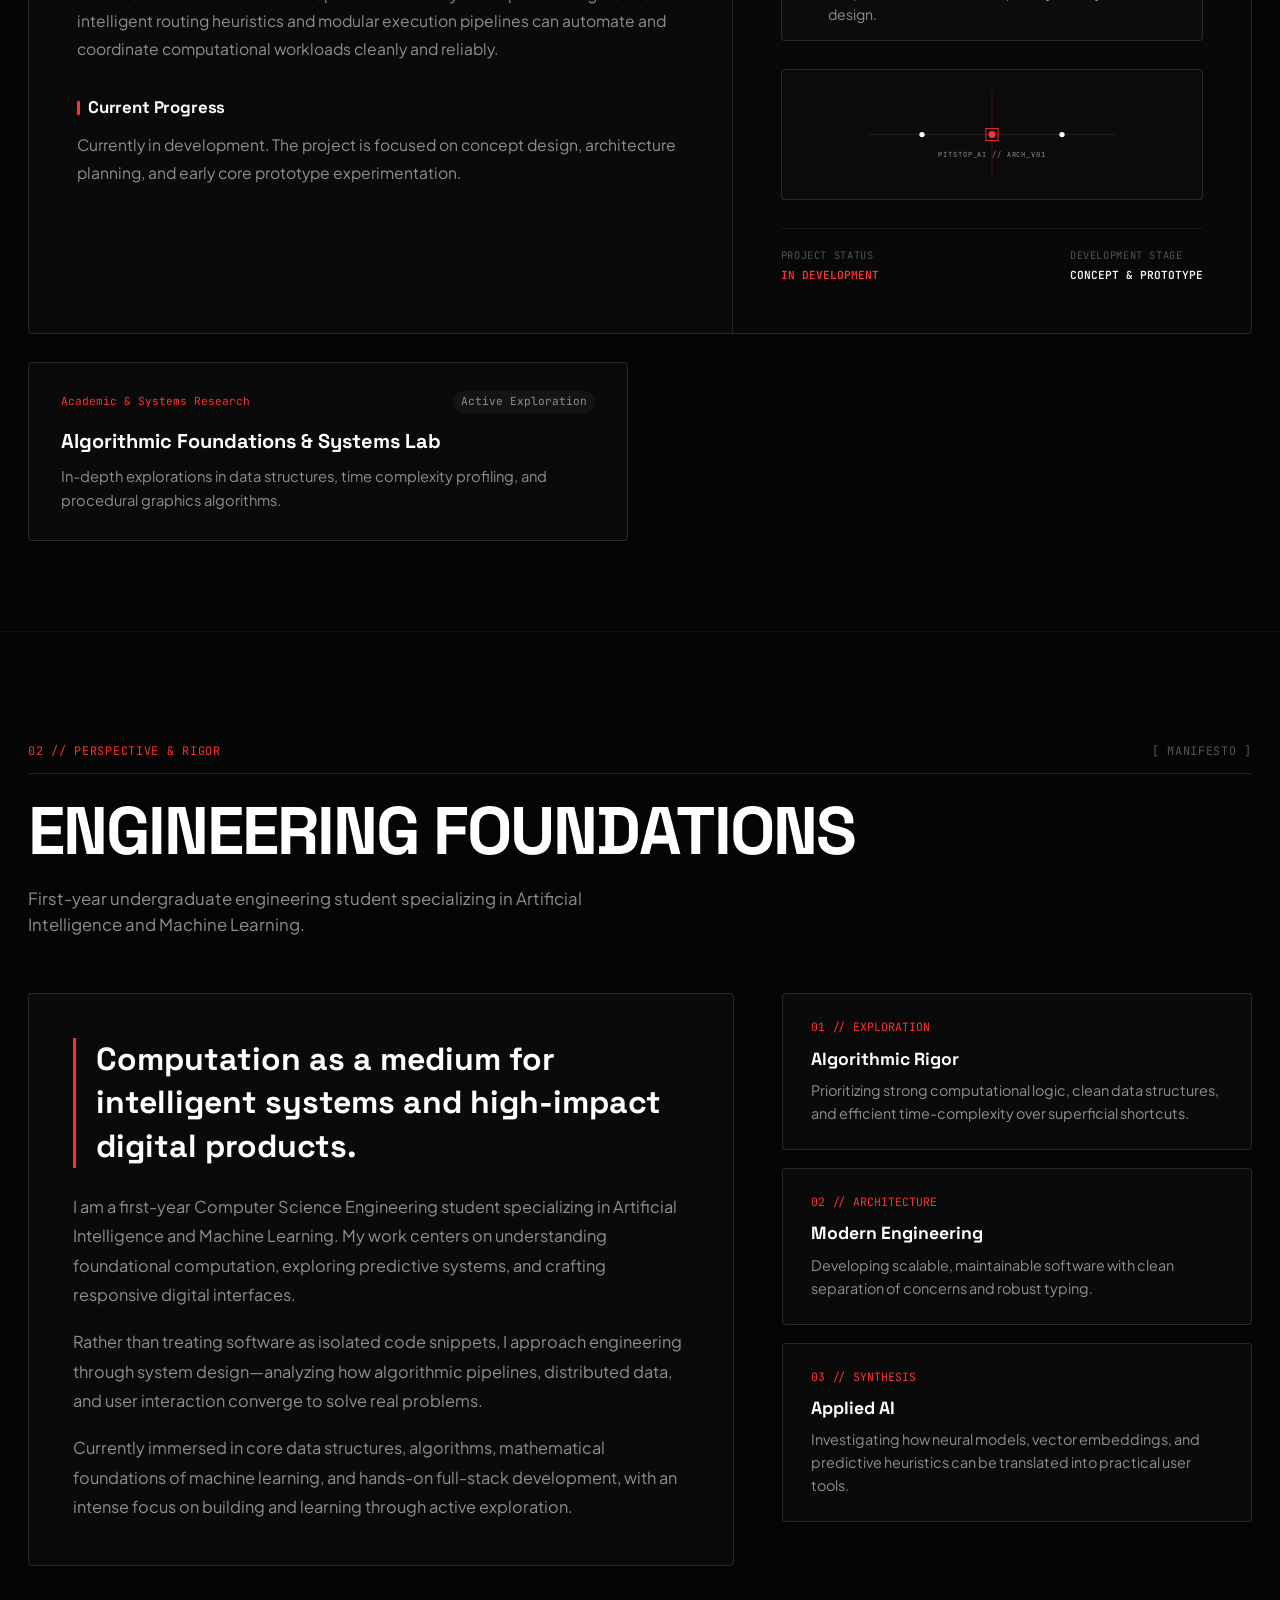
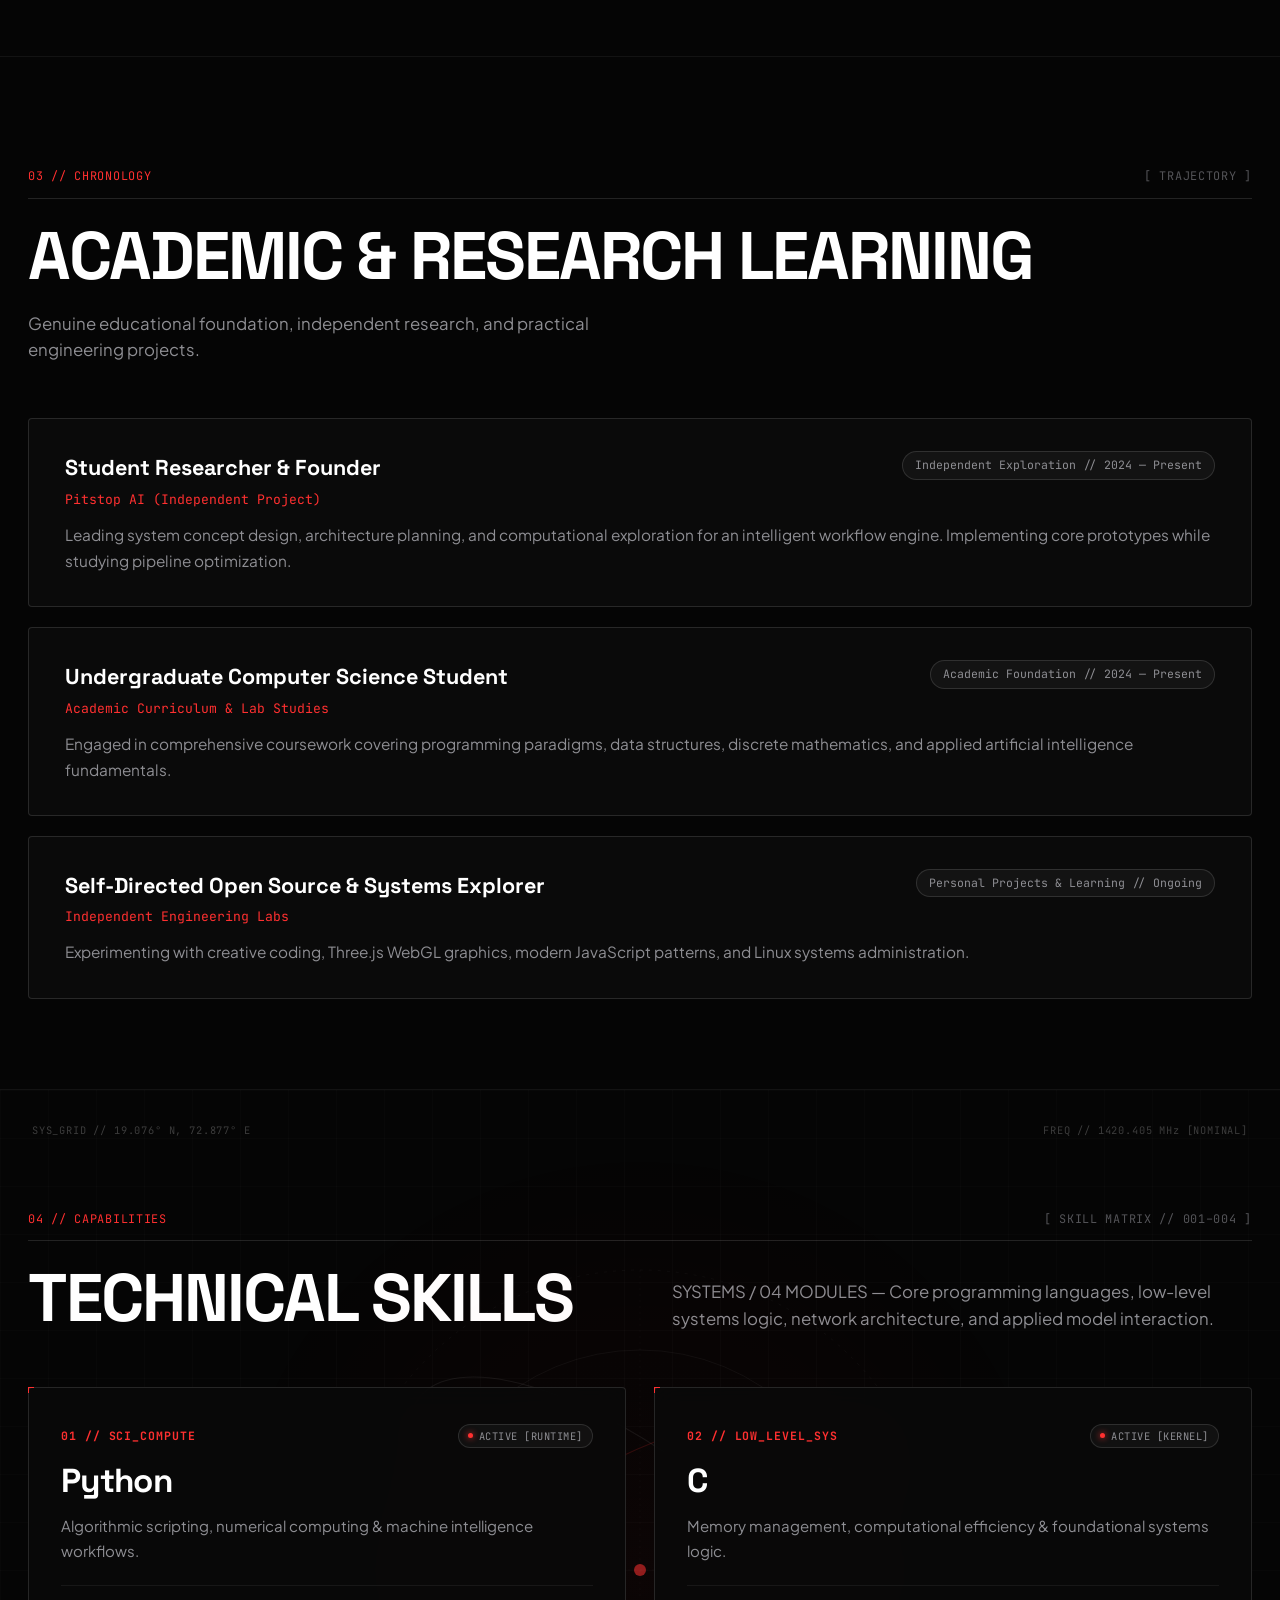
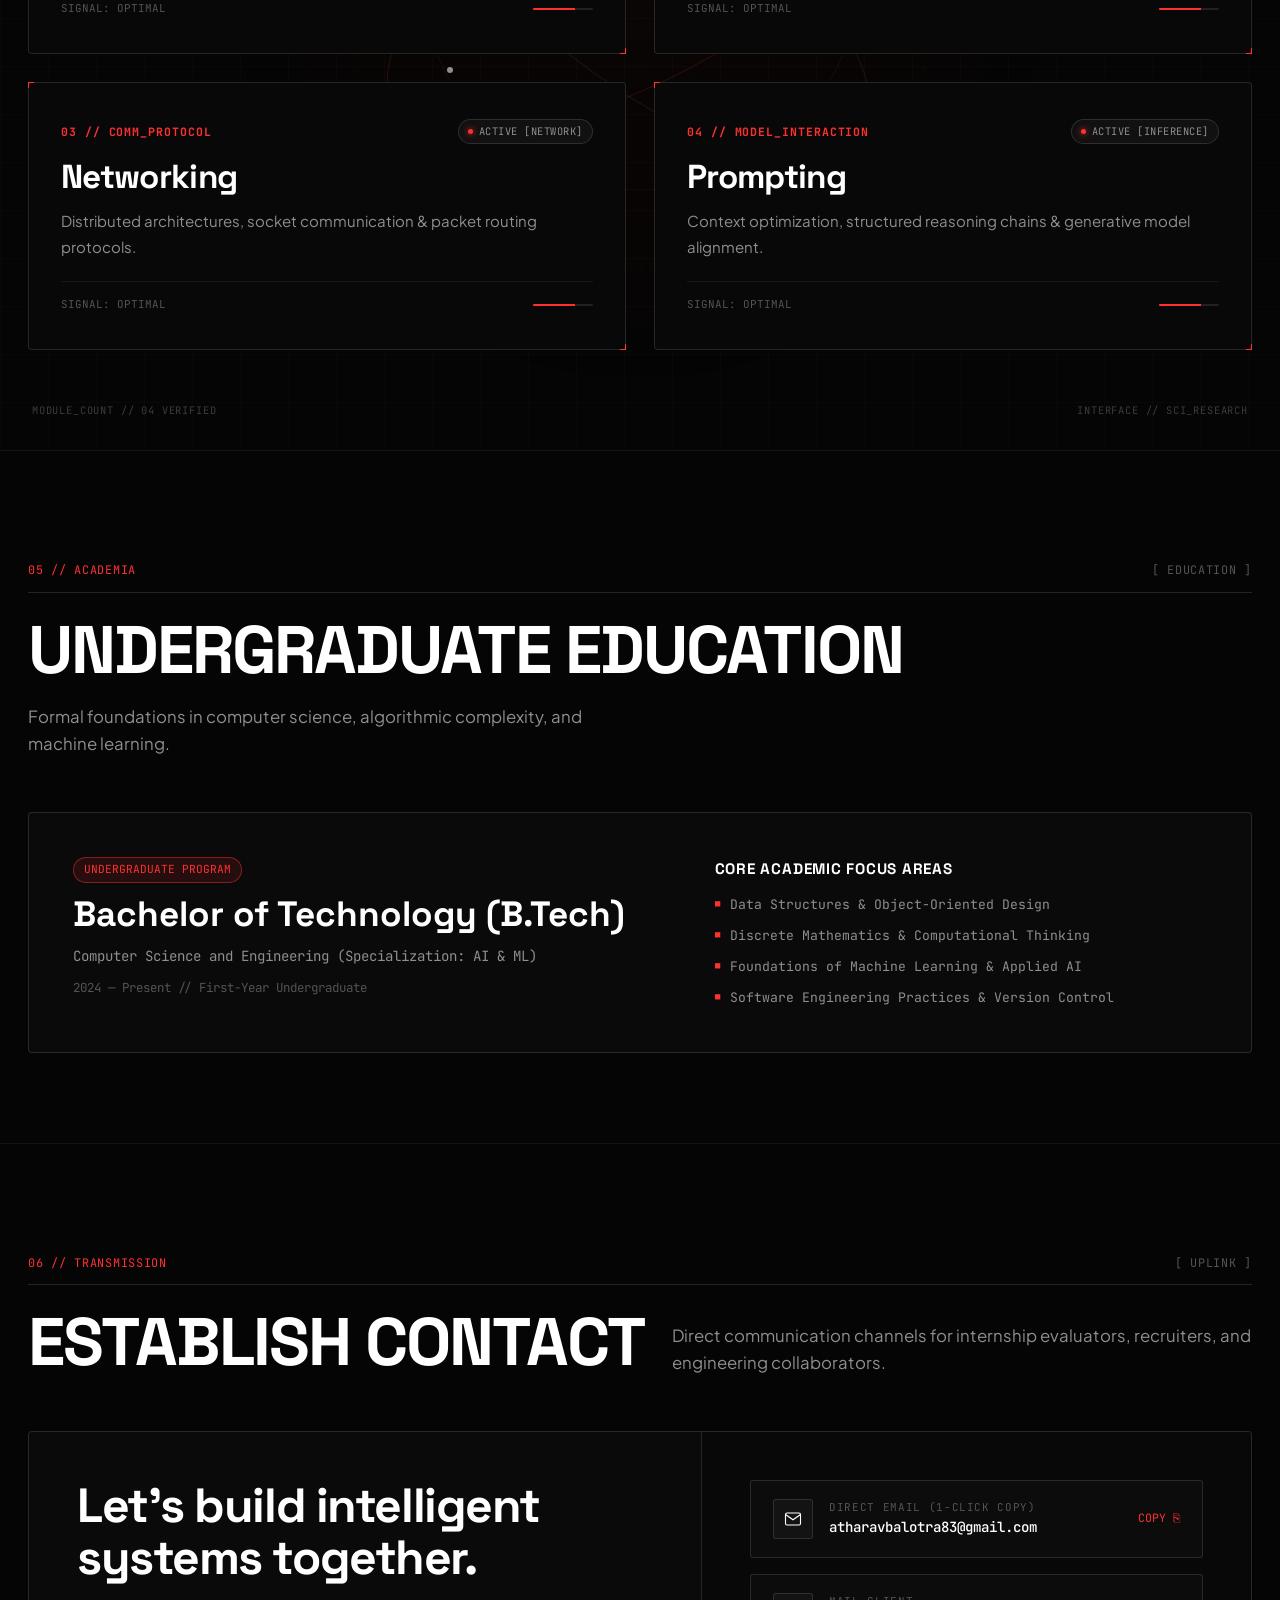
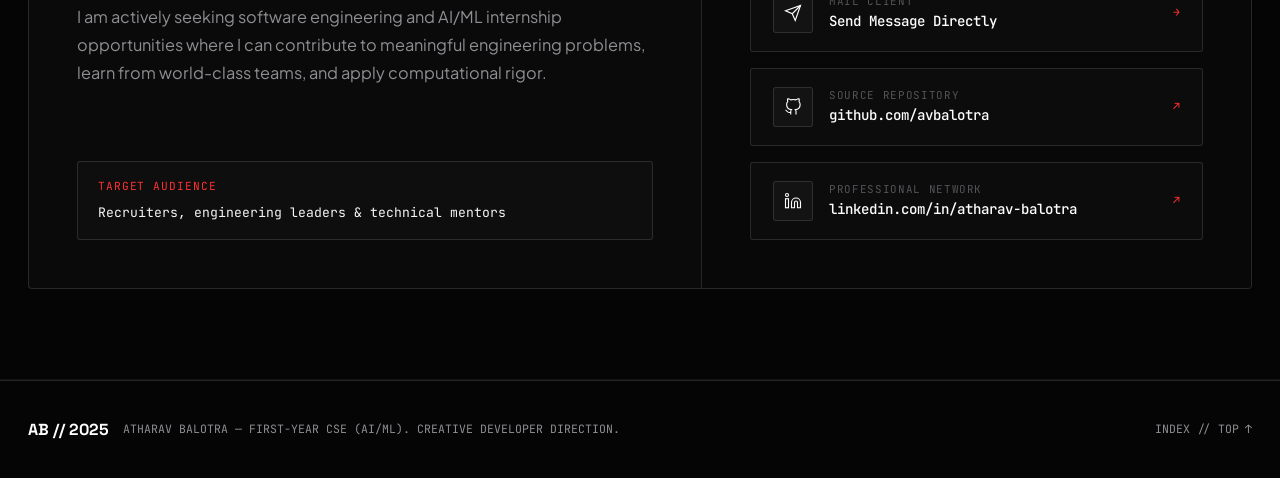
==== commit cd1a148d: "fix(header): redesign header navigation, keep Pitstop AI on one line, and refine internship status i" ====
--- a/index.html
+++ b/index.html
@@ -53,22 +53,21 @@
       <!-- Desktop Navigation Links (No Resume Link) -->
       <nav class="header-nav" aria-label="Primary Navigation">
         <ul class="nav-links-row">
-          <li><a href="#hero" class="nav-link-item active" data-section="hero"><span class="idx">00.</span>Index</a></li>
-          <li><a href="#pitstop" class="nav-link-item" data-section="pitstop"><span class="idx">01.</span>Pitstop AI</a></li>
-          <li><a href="#about" class="nav-link-item" data-section="about"><span class="idx">02.</span>About</a></li>
-          <li><a href="#experience" class="nav-link-item" data-section="experience"><span class="idx">03.</span>Trajectory</a></li>
-          <li><a href="#skills" class="nav-link-item" data-section="skills"><span class="idx">04.</span>Skills</a></li>
-          <li><a href="#education" class="nav-link-item" data-section="education"><span class="idx">05.</span>Education</a></li>
-          <li><a href="#contact" class="nav-link-item" data-section="contact"><span class="idx">06.</span>Uplink</a></li>
+          <li><a href="#hero" class="nav-link-item active" data-section="hero"><span class="idx">00.</span><span class="nav-label">Index</span></a></li>
+          <li><a href="#pitstop" class="nav-link-item" data-section="pitstop"><span class="idx">01.</span><span class="nav-label">Pitstop&nbsp;AI</span></a></li>
+          <li><a href="#about" class="nav-link-item" data-section="about"><span class="idx">02.</span><span class="nav-label">About</span></a></li>
+          <li><a href="#experience" class="nav-link-item" data-section="experience"><span class="idx">03.</span><span class="nav-label">Trajectory</span></a></li>
+          <li><a href="#skills" class="nav-link-item" data-section="skills"><span class="idx">04.</span><span class="nav-label">Skills</span></a></li>
+          <li><a href="#education" class="nav-link-item" data-section="education"><span class="idx">05.</span><span class="nav-label">Education</span></a></li>
+          <li><a href="#contact" class="nav-link-item" data-section="contact"><span class="idx">06.</span><span class="nav-label">Uplink</span></a></li>
         </ul>
       </nav>
 
       <!-- Telemetry Status & Mobile Toggle -->
       <div class="header-telemetry">
-        <a href="#contact" class="status-chip" title="Recruiters &amp; Evaluators: Open for Summer / Fall 2025 Internships">
-          <span class="chip-pulse"></span>
-          <span>AVAILABLE FOR INTERNSHIPS</span>
-          <span class="chip-arrow">&rarr;</span>
+        <a href="#contact" class="status-indicator" title="Status: Open to internships">
+          <span class="status-indicator-dot" aria-hidden="true"></span>
+          <span class="status-indicator-text">OPEN TO INTERNSHIPS</span>
         </a>
         <span class="clock-display" id="telemetryClock">--:--:-- UTC</span>
 
@@ -83,19 +82,18 @@
     <!-- Mobile Drawer Menu (No Resume Button) -->
     <div class="mobile-drawer-menu" id="mobileDrawerMenu" aria-hidden="true">
       <ul class="mobile-drawer-list">
-        <li><a href="#hero" class="mobile-item"><span class="m-idx">00.</span>Origin // Index</a></li>
-        <li><a href="#pitstop" class="mobile-item"><span class="m-idx">01.</span>Featured // Pitstop AI</a></li>
-        <li><a href="#about" class="mobile-item"><span class="m-idx">02.</span>Perspective // About</a></li>
-        <li><a href="#experience" class="mobile-item"><span class="m-idx">03.</span>Chronology // Trajectory</a></li>
-        <li><a href="#skills" class="mobile-item"><span class="m-idx">04.</span>Capabilities // Skills</a></li>
-        <li><a href="#education" class="mobile-item"><span class="m-idx">05.</span>Undergraduate // Education</a></li>
-        <li><a href="#contact" class="mobile-item"><span class="m-idx">06.</span>Transmission // Contact</a></li>
+        <li><a href="#hero" class="mobile-item"><span class="m-idx">00.</span>Index</a></li>
+        <li><a href="#pitstop" class="mobile-item"><span class="m-idx">01.</span>Pitstop&nbsp;AI</a></li>
+        <li><a href="#about" class="mobile-item"><span class="m-idx">02.</span>About</a></li>
+        <li><a href="#experience" class="mobile-item"><span class="m-idx">03.</span>Trajectory</a></li>
+        <li><a href="#skills" class="mobile-item"><span class="m-idx">04.</span>Skills</a></li>
+        <li><a href="#education" class="mobile-item"><span class="m-idx">05.</span>Education</a></li>
+        <li><a href="#contact" class="mobile-item"><span class="m-idx">06.</span>Uplink</a></li>
       </ul>
       <div class="mobile-drawer-footer">
-        <a href="#contact" class="status-chip mobile-chip">
-          <span class="chip-pulse"></span>
-          <span>AVAILABLE FOR INTERNSHIPS</span>
-          <span class="chip-arrow">&rarr;</span>
+        <a href="#contact" class="status-indicator mobile-status-indicator">
+          <span class="status-indicator-dot" aria-hidden="true"></span>
+          <span class="status-indicator-text">OPEN TO INTERNSHIPS</span>
         </a>
       </div>
     </div>
--- a/style.css
+++ b/style.css
@@ -64,12 +64,17 @@
 
 html {
   scroll-behavior: smooth;
+  scroll-padding-top: calc(var(--header-h) + 16px);
   font-size: 16px;
   background-color: var(--bg-void);
   color: var(--text-primary);
   font-family: var(--font-body);
   -webkit-font-smoothing: antialiased;
   -moz-osx-font-smoothing: grayscale;
+}
+
+section[id] {
+  scroll-margin-top: calc(var(--header-h) + 16px);
 }
 
 html, body {
@@ -187,9 +192,9 @@
   left: 0;
   right: 0;
   height: var(--header-h);
-  background: rgba(5, 5, 5, 0.85);
-  backdrop-filter: blur(16px);
-  -webkit-backdrop-filter: blur(16px);
+  background: rgba(5, 5, 5, 0.88);
+  backdrop-filter: blur(20px);
+  -webkit-backdrop-filter: blur(20px);
   border-bottom: 1px solid var(--border-line);
   z-index: 1000;
   display: flex;
@@ -204,28 +209,39 @@
   display: flex;
   align-items: center;
   justify-content: space-between;
-}
-
-/* Brand Monogram */
+  gap: 24px;
+  min-width: 0;
+}
+
+/* Brand Monogram & Identity */
 .brand-anchor {
-  display: flex;
+  display: inline-flex;
   align-items: center;
   gap: 12px;
+  text-decoration: none;
+  flex-shrink: 0;
 }
 
 .brand-badge {
   font-family: var(--font-display);
   font-weight: 800;
-  font-size: 0.95rem;
+  font-size: 0.85rem;
   letter-spacing: -0.02em;
   color: var(--text-pure);
-  background: rgba(255, 255, 255, 0.06);
+  background: rgba(255, 255, 255, 0.04);
   border: 1px solid var(--border-line);
-  padding: 3px 8px;
-  border-radius: 3px;
+  padding: 4px 8px;
+  border-radius: var(--radius-card);
   display: inline-flex;
   align-items: center;
   gap: 6px;
+  flex-shrink: 0;
+  transition: border-color var(--transition-fast), background-color var(--transition-fast);
+}
+
+.brand-anchor:hover .brand-badge {
+  border-color: var(--border-line-hover);
+  background: rgba(255, 255, 255, 0.08);
 }
 
 .brand-badge .red-dot {
@@ -234,31 +250,40 @@
   background: var(--accent-red);
   border-radius: 50%;
   box-shadow: 0 0 6px var(--accent-red);
+  flex-shrink: 0;
 }
 
 .brand-meta {
   display: flex;
   flex-direction: column;
+  justify-content: center;
+  line-height: 1.15;
 }
 
 .brand-title {
   font-family: var(--font-display);
   font-weight: 700;
-  font-size: 0.85rem;
+  font-size: 0.82rem;
   letter-spacing: 0.04em;
   color: var(--text-pure);
+  white-space: nowrap;
 }
 
 .brand-subtitle {
   font-family: var(--font-mono);
-  font-size: 0.65rem;
-  color: var(--text-secondary);
-  letter-spacing: 0.05em;
+  font-size: 0.62rem;
+  color: var(--text-secondary);
+  letter-spacing: 0.06em;
+  margin-top: 2px;
+  white-space: nowrap;
 }
 
 /* Desktop Navigation */
 .header-nav {
   display: flex;
+  align-items: center;
+  flex: 0 1 auto;
+  min-width: 0;
 }
 
 .nav-links-row {
@@ -266,33 +291,50 @@
   align-items: center;
   gap: 20px;
   list-style: none;
+  margin: 0;
+  padding: 0;
 }
 
 .nav-link-item {
   font-family: var(--font-mono);
-  font-size: 0.76rem;
-  letter-spacing: 0.06em;
-  color: var(--text-secondary);
-  padding: 6px 4px;
+  font-size: 0.74rem;
+  font-weight: 500;
+  letter-spacing: 0.04em;
+  color: var(--text-secondary);
+  padding: 6px 2px;
   position: relative;
+  white-space: nowrap;
+  flex-shrink: 0;
+  display: inline-flex;
+  align-items: baseline;
+  text-decoration: none;
   transition: color var(--transition-fast);
+  line-height: 1.2;
 }
 
 .nav-link-item .idx {
   color: var(--accent-red);
   margin-right: 4px;
   font-size: 0.68rem;
+  font-weight: 600;
+  letter-spacing: 0.02em;
+  flex-shrink: 0;
+}
+
+.nav-link-item .nav-label {
+  white-space: nowrap;
 }
 
 .nav-link-item::after {
   content: '';
   position: absolute;
-  bottom: 0;
+  bottom: -2px;
   left: 0;
   width: 0%;
   height: 1.5px;
   background: var(--accent-red);
-  transition: width 0.25s var(--ease-expo);
+  transition: width 0.22s var(--ease-expo);
+  border-radius: 1px;
 }
 
 .nav-link-item:hover {
@@ -308,20 +350,22 @@
   color: var(--text-pure);
 }
 
-/* Header Telemetry Status */
+/* Header Telemetry Status & Actions */
 .header-telemetry {
   display: flex;
   align-items: center;
   gap: 16px;
-  font-family: var(--font-mono);
-  font-size: 0.72rem;
-}
-
+  flex-shrink: 0;
+}
+
+/* Refined, Understated Internship Status Indicator */
+.status-indicator,
 .status-chip {
   display: inline-flex;
   align-items: center;
-  gap: 8px;
-  padding: 5px 12px;
+  gap: 7px;
+  height: 28px;
+  padding: 0 11px;
   background: rgba(255, 255, 255, 0.03);
   border: 1px solid rgba(255, 255, 255, 0.12);
   border-radius: var(--radius-pill);
@@ -329,33 +373,33 @@
   font-family: var(--font-mono);
   font-size: 0.68rem;
   font-weight: 500;
-  letter-spacing: 0.04em;
+  letter-spacing: 0.06em;
   text-decoration: none;
-  transition: all var(--transition-fast);
+  white-space: nowrap;
+  flex-shrink: 0;
+  transition: background-color var(--transition-fast), border-color var(--transition-fast), color var(--transition-fast);
   cursor: pointer;
-  position: relative;
-  backdrop-filter: blur(8px);
-  -webkit-backdrop-filter: blur(8px);
-}
-
+}
+
+.status-indicator:hover,
 .status-chip:hover {
   background: rgba(255, 48, 48, 0.08);
   border-color: var(--accent-red-border);
   color: var(--text-pure);
-  transform: translateY(-1px);
-  box-shadow: 0 4px 16px rgba(0, 0, 0, 0.4), 0 0 12px var(--accent-red-dim);
-}
-
+}
+
+.status-indicator-dot,
 .status-chip .chip-pulse {
-  width: 6px;
-  height: 6px;
+  width: 5px;
+  height: 5px;
+  border-radius: 50%;
   background: var(--accent-red);
-  border-radius: 50%;
   box-shadow: 0 0 6px var(--accent-red);
   position: relative;
   flex-shrink: 0;
 }
 
+.status-indicator-dot::after,
 .status-chip .chip-pulse::after {
   content: '';
   position: absolute;
@@ -363,29 +407,28 @@
   border-radius: 50%;
   border: 1px solid var(--accent-red);
   opacity: 0.6;
-  animation: radar-ping 2.2s cubic-bezier(0, 0.2, 0.8, 1) infinite;
-}
-
-@keyframes radar-ping {
+  animation: status-radar-ping 2.4s cubic-bezier(0, 0.2, 0.8, 1) infinite;
+}
+
+@keyframes status-radar-ping {
   0% { transform: scale(0.8); opacity: 0.9; }
   100% { transform: scale(2.4); opacity: 0; }
 }
 
-.status-chip .chip-arrow {
-  font-size: 0.72rem;
-  color: var(--accent-red);
-  transition: transform var(--transition-fast);
-  opacity: 0.8;
-  margin-left: 2px;
-}
-
-.status-chip:hover .chip-arrow {
-  transform: translateX(2px);
-  opacity: 1;
+.status-indicator-text {
+  font-family: var(--font-mono);
+  font-size: 0.68rem;
+  letter-spacing: 0.06em;
+  white-space: nowrap;
 }
 
 .clock-display {
-  color: var(--text-secondary);
+  font-family: var(--font-mono);
+  font-size: 0.68rem;
+  color: var(--text-secondary);
+  letter-spacing: 0.04em;
+  white-space: nowrap;
+  flex-shrink: 0;
 }
 
 /* Mobile Toggle */
@@ -393,18 +436,26 @@
   display: none;
   background: transparent;
   border: 1px solid var(--border-line);
-  border-radius: 3px;
-  width: 36px;
-  height: 36px;
+  border-radius: var(--radius-card);
+  width: 34px;
+  height: 34px;
   cursor: pointer;
-  padding: 8px;
-  flex-direction: column;
-  justify-content: space-around;
-  align-items: center;
+  padding: 0;
+  flex-direction: column;
+  justify-content: center;
+  align-items: center;
+  gap: 5px;
+  flex-shrink: 0;
+  transition: border-color var(--transition-fast), background var(--transition-fast);
+}
+
+.mobile-nav-toggle:hover {
+  border-color: var(--border-line-hover);
+  background: rgba(255, 255, 255, 0.04);
 }
 
 .toggle-line {
-  width: 18px;
+  width: 16px;
   height: 1.5px;
   background: var(--text-pure);
   border-radius: 1px;
@@ -422,9 +473,10 @@
   backdrop-filter: blur(24px);
   -webkit-backdrop-filter: blur(24px);
   border-bottom: 1px solid var(--border-line);
-  padding: 24px;
+  padding: 24px 28px;
   flex-direction: column;
   gap: 18px;
+  box-shadow: 0 16px 32px rgba(0, 0, 0, 0.6);
 }
 
 .mobile-drawer-menu.open {
@@ -1758,15 +1810,33 @@
   }
 }
 
-@media (max-width: 860px) {
+@media (max-width: 1240px) {
+  .header-container {
+    gap: 16px;
+  }
+  .nav-links-row {
+    gap: 14px;
+  }
+  .nav-link-item {
+    font-size: 0.72rem;
+  }
+}
+
+@media (max-width: 1080px) {
+  .clock-display {
+    display: none;
+  }
+  .nav-links-row {
+    gap: 10px;
+  }
+}
+
+@media (max-width: 960px) {
   .header-nav {
     display: none;
   }
-  .header-telemetry {
-    display: none;
-  }
   .mobile-nav-toggle {
-    display: flex;
+    display: inline-flex;
   }
   .skills-modern-grid {
     grid-template-columns: 1fr;
@@ -1794,6 +1864,9 @@
   .sector-wrap,
   .footer-container {
     padding: 0 18px;
+  }
+  .brand-subtitle {
+    display: none;
   }
   .editorial-sector {
     padding: 70px 0 50px;
@@ -1828,6 +1901,13 @@
   }
 }
 
+@media (max-width: 440px) {
+  .header-telemetry .status-indicator,
+  .header-telemetry .status-chip {
+    display: none;
+  }
+}
+
 /* Reduced Motion Preference */
 @media (prefers-reduced-motion: reduce) {
   *, *::before, *::after {
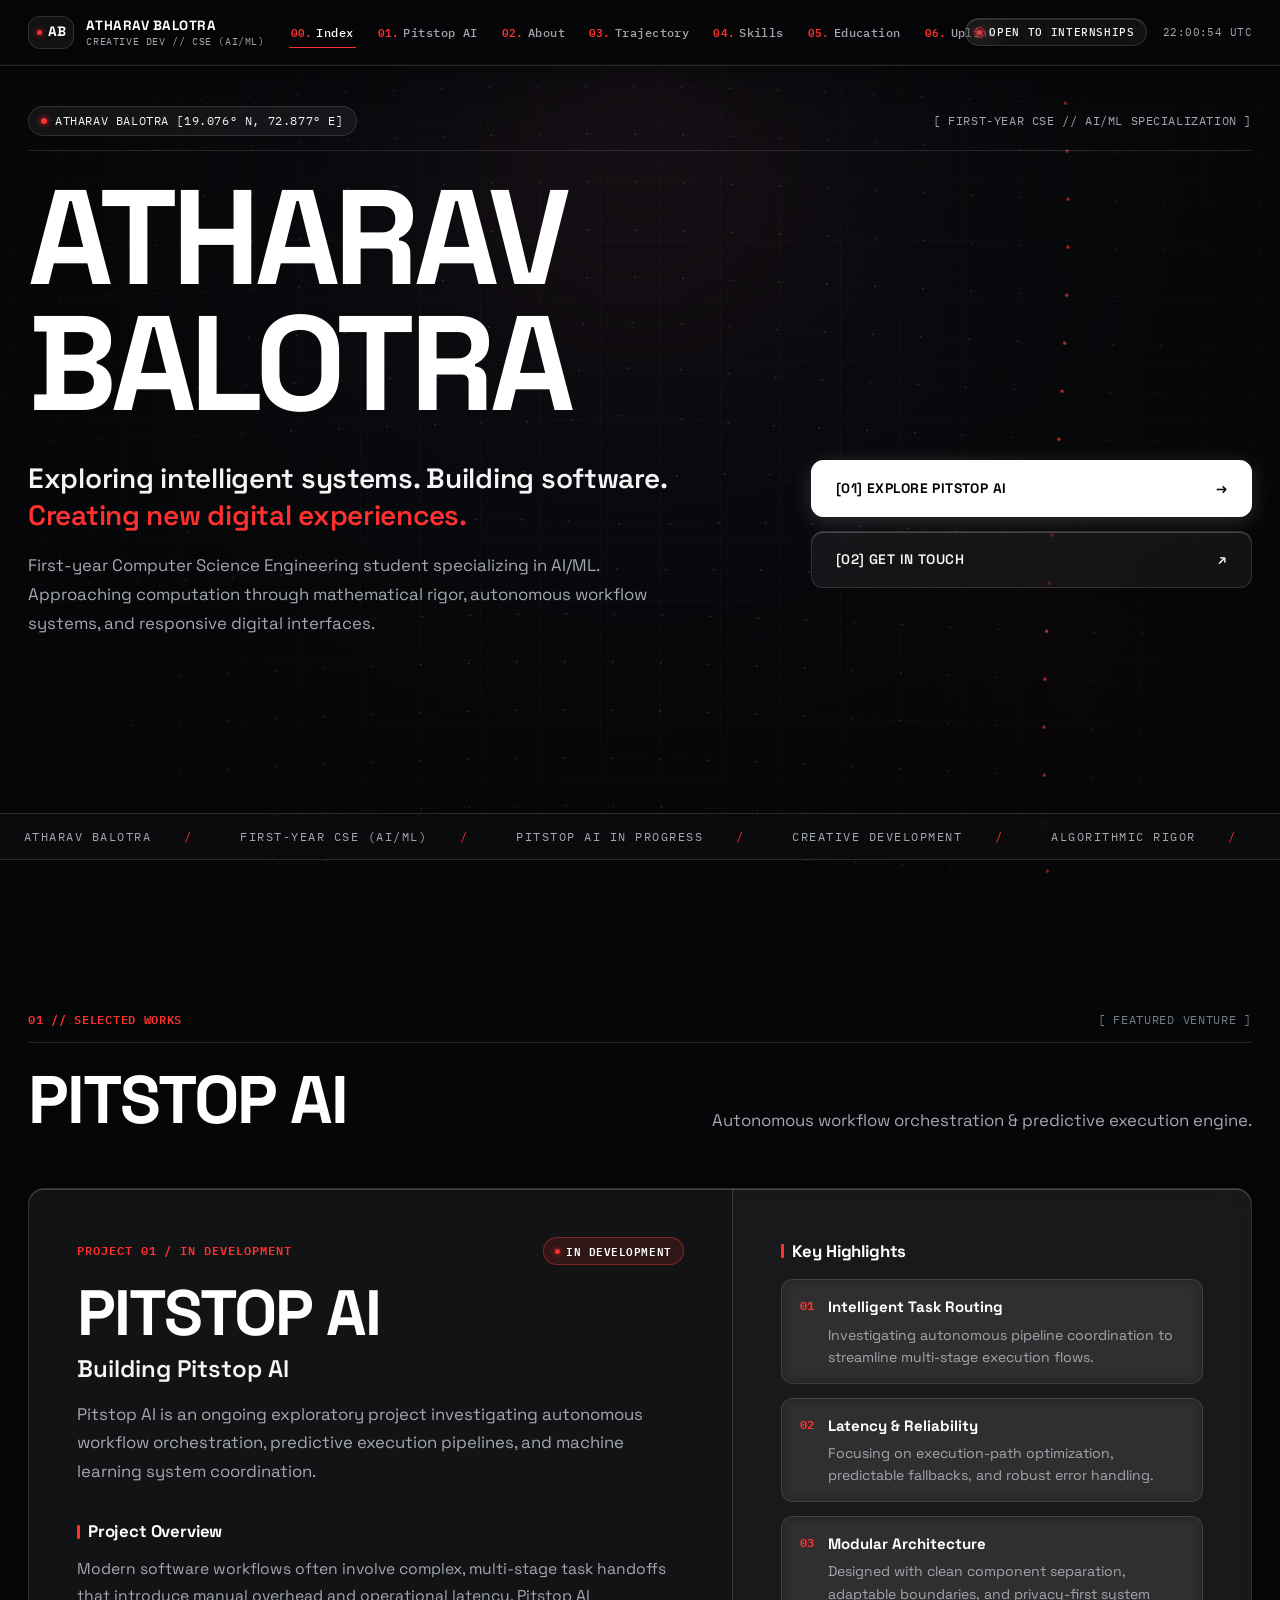
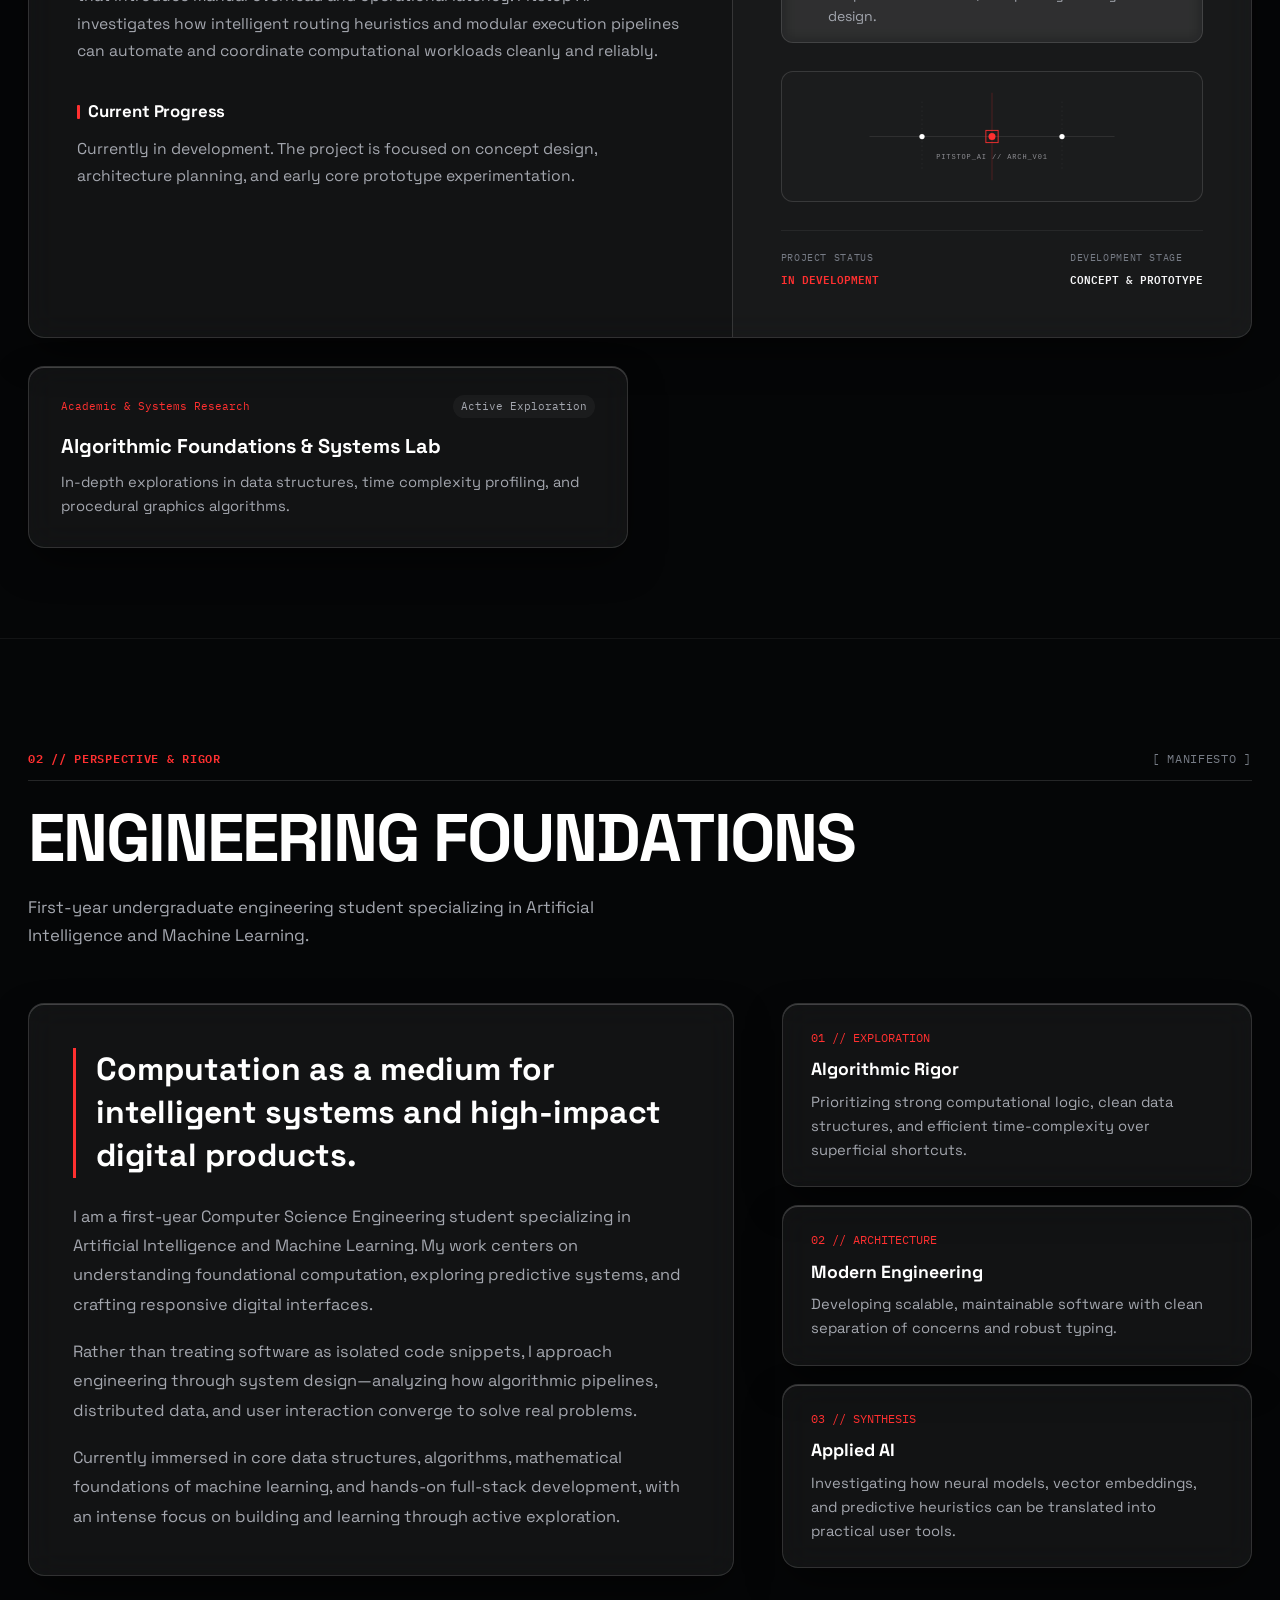
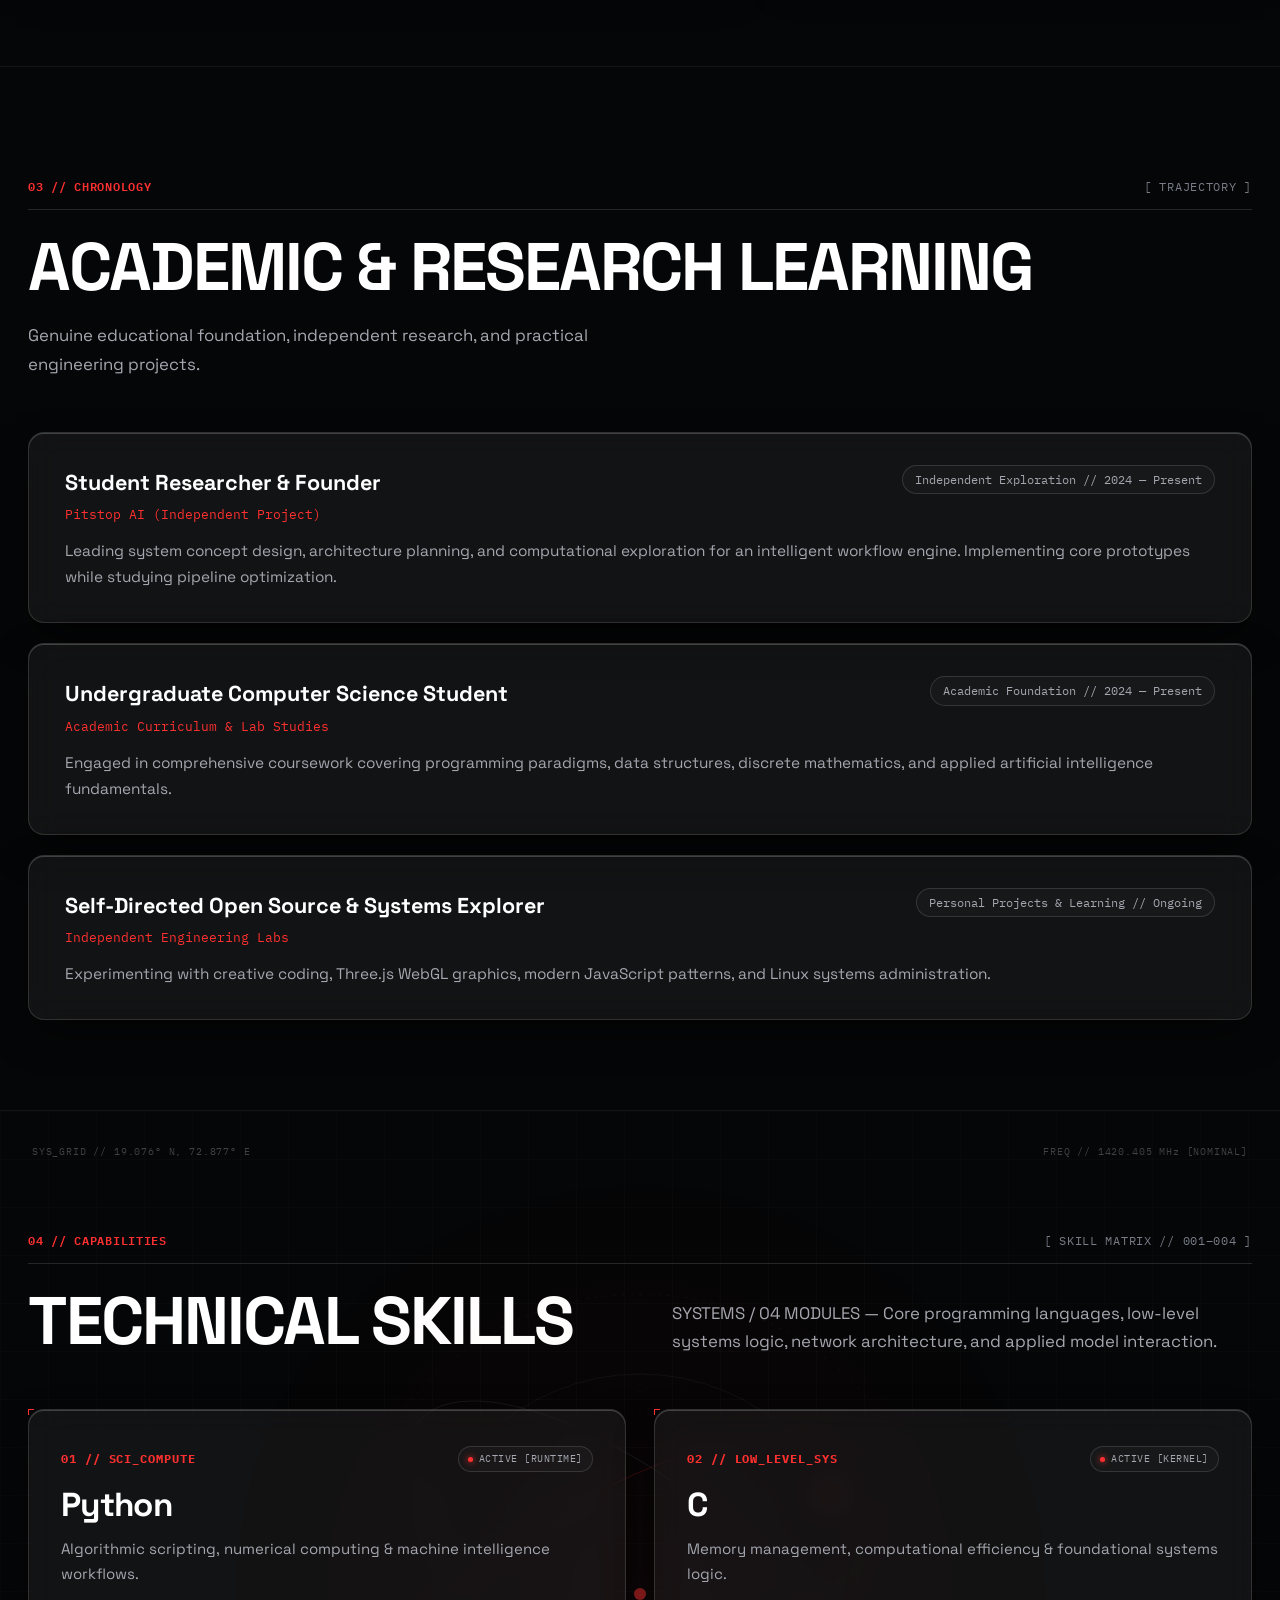
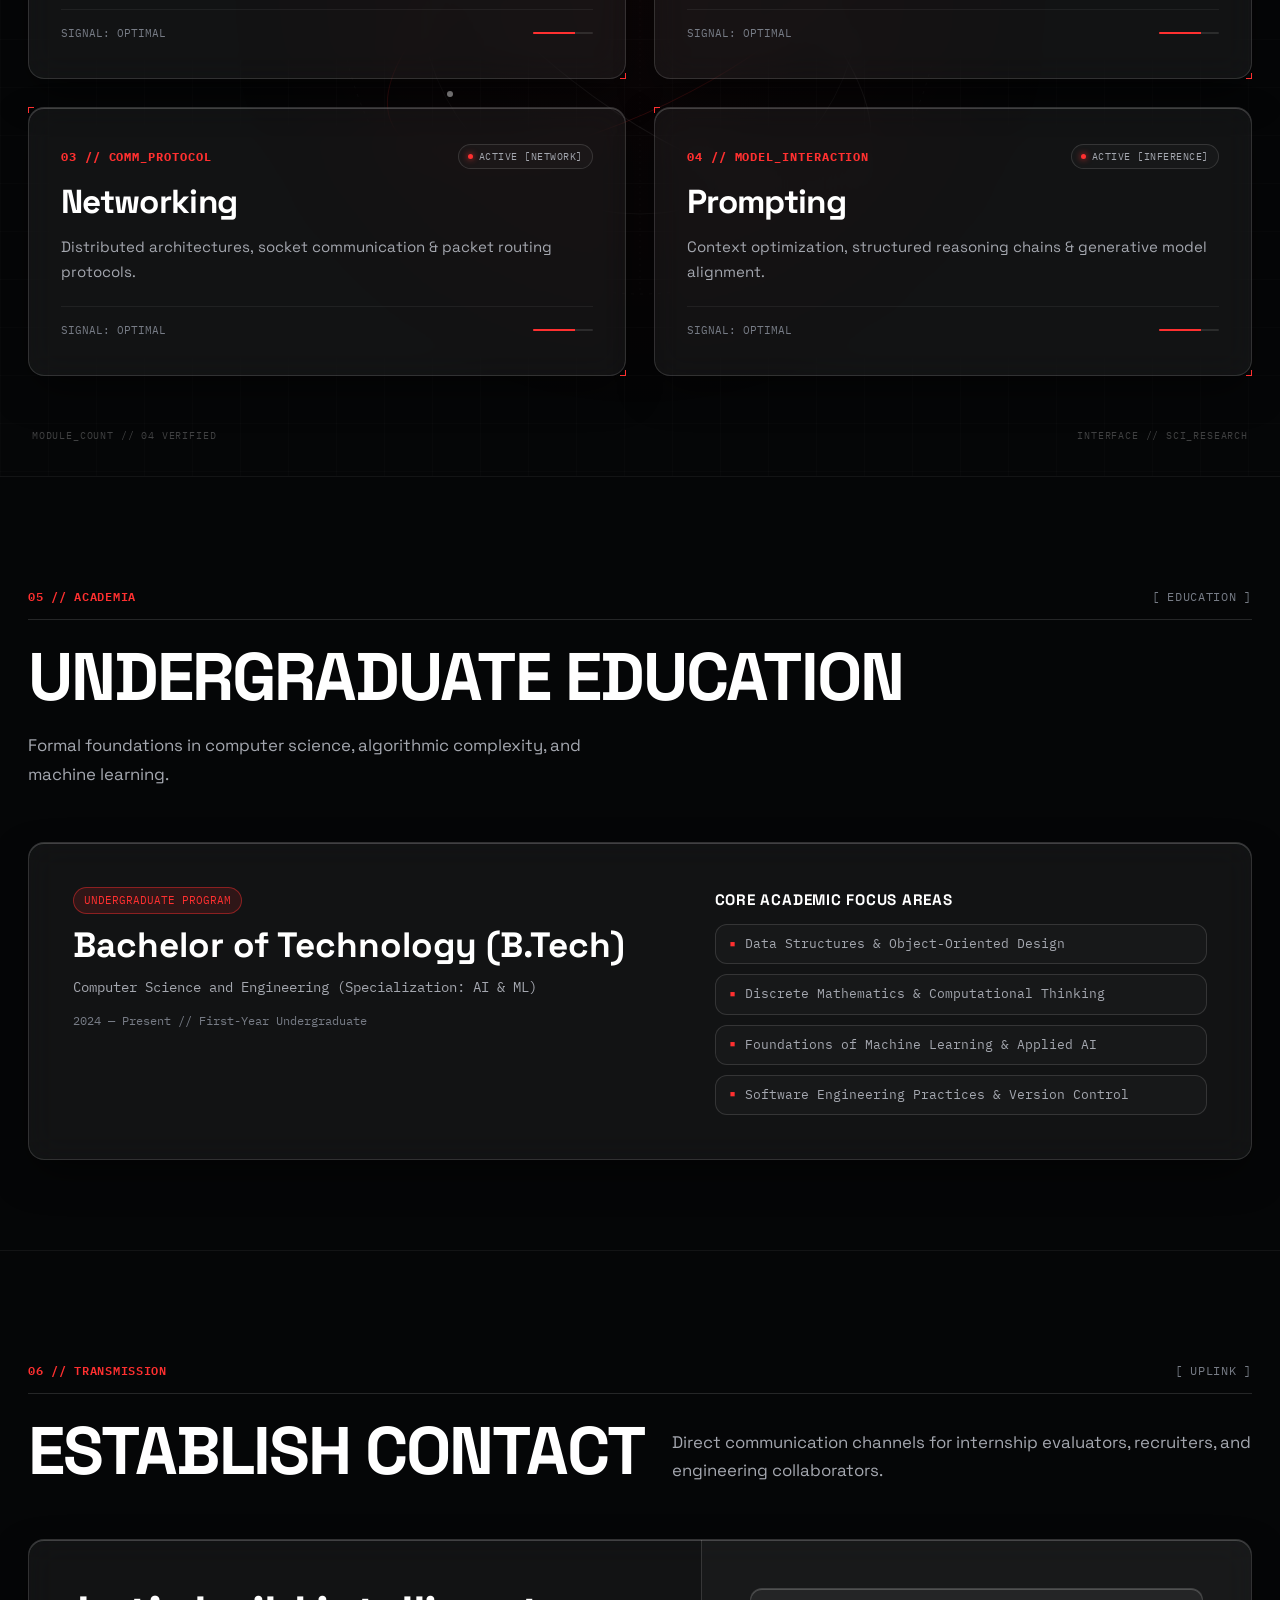
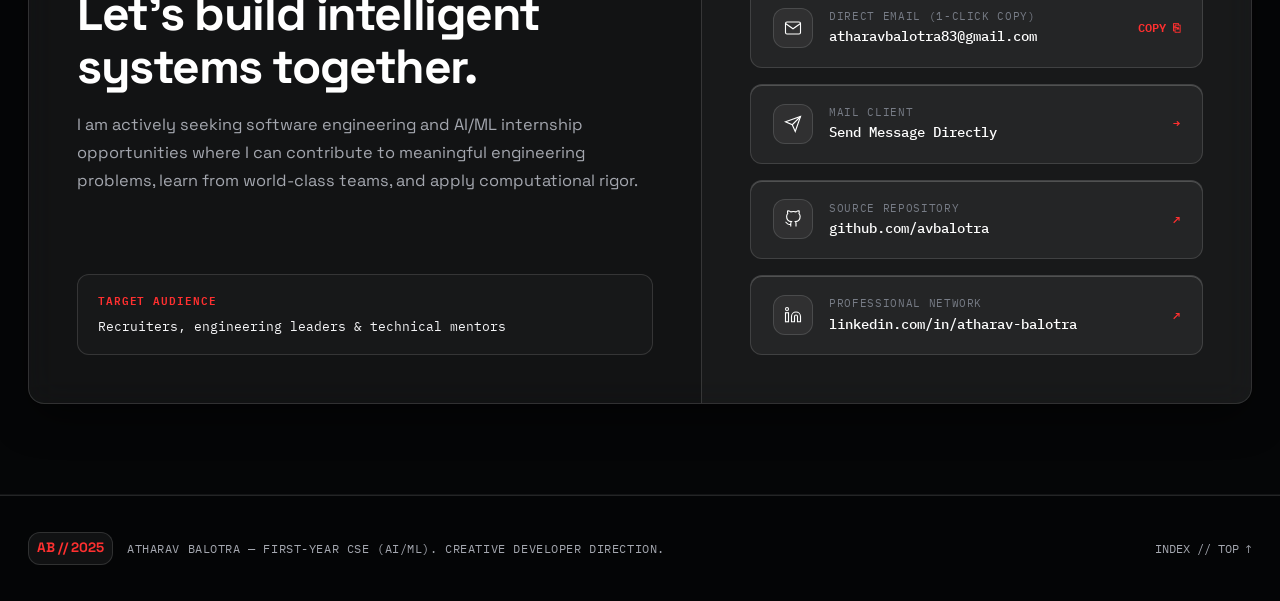
==== commit 21dd52ce: "feat(redesign): complete portfolio redesign with dark glassmorphism, Space Grotesk + IBM Plex Mono t" ====
--- a/index.html
+++ b/index.html
@@ -11,10 +11,10 @@
   <!-- Monogram Vector Favicon -->
   <link rel="icon" href="data:image/svg+xml,<svg xmlns=%22http://www.w3.org/2000/svg%22 viewBox=%220 0 100 100%22><rect width=%22100%22 height=%22100%22 fill=%22%23050505%22/><circle cx=%2250%22 cy=%2250%22 r=%2238%22 fill=%22none%22 stroke=%22%23FF3030%22 stroke-width=%223%22 stroke-dasharray=%224 4%22/><text y=%22.72em%22 x=%22.18em%22 font-size=%2255%22 font-family=%22sans-serif%22 font-weight=%22800%22 fill=%22%23ffffff%22>AB</text></svg>">
 
-  <!-- Google Fonts: Space Grotesk (Editorial Display), JetBrains Mono (Technical Monospace), Plus Jakarta Sans (Body) -->
+  <!-- Google Fonts: Space Grotesk (Display & Body), IBM Plex Mono (Technical Monospace) -->
   <link rel="preconnect" href="https://fonts.googleapis.com">
   <link rel="preconnect" href="https://fonts.gstatic.com" crossorigin>
-  <link href="https://fonts.googleapis.com/css2?family=JetBrains+Mono:wght@300;400;500;600;700&family=Plus+Jakarta+Sans:wght@300;400;500;600;700;800&family=Space+Grotesk:wght@500;600;700;800&display=swap" rel="stylesheet">
+  <link href="https://fonts.googleapis.com/css2?family=IBM+Plex+Mono:ital,wght@0,400;0,500;0,600;0,700;1,400&family=Space+Grotesk:wght@400;500;600;700;800&display=swap" rel="stylesheet">
 
   <link rel="stylesheet" href="style.css">
 </head>
@@ -24,9 +24,11 @@
   <a href="#hero" class="skip-link">Skip to central content</a>
 
   <!-- ========================================================
-       GENERATIVE DIGITAL WAVE BACKGROUND (2D CANVAS)
+       GENERATIVE DIGITAL ENVIRONMENT (GLASSMORPHIC BACKDROP)
        ======================================================== -->
   <div class="generative-viewport" aria-hidden="true">
+    <div class="ambient-glow-orb ambient-orb-1"></div>
+    <div class="ambient-glow-orb ambient-orb-2"></div>
     <canvas id="generativeCanvas" class="canvas-generative"></canvas>
     <div class="screen-grid-overlay"></div>
     <div class="screen-dither-vignette"></div>
--- a/style.css
+++ b/style.css
@@ -1,55 +1,70 @@
 /* ==========================================================================
    ATHARAV BALOTRA — CREATIVE DEVELOPER & CSE (AI/ML)
-   STYLE.CSS: Wodniack-Inspired Creative-Developer Direction
-   Oversized Editorial Typography, Generative Digital Graphics,
-   Brutalist Monochrome Contrast & Restrained Vivid Red Accents
-   Pure CSS (Zero external frameworks)
+   STYLE.CSS: Premium Dark Glassmorphism & Scientific Interface System
+   Space Grotesk (Display & Body) + IBM Plex Mono (Technical Metadata)
+   Spatial Depth, Subtle Red Neon Accents, Cohesive Responsive Layout
+   Pure Modern CSS (Zero external frameworks)
    ========================================================================== */
 
 /* --------------------------------------------------------------------------
    1. DESIGN TOKENS & SYSTEM VARIABLES
    -------------------------------------------------------------------------- */
 :root {
-  /* Editorial Monochrome Palette */
-  --bg-void: #050505;
-  --bg-surface: #0a0a0a;
-  --bg-surface-hover: #121212;
-  --bg-card: rgba(14, 14, 14, 0.85);
-  --bg-card-hover: rgba(22, 22, 22, 0.95);
-
-  /* Hairline Borders & Structural Grids */
-  --border-line: rgba(255, 255, 255, 0.12);
-  --border-line-hover: rgba(255, 255, 255, 0.35);
+  /* Core Deep-Black Environment */
+  --bg-void: #050607;
+  --bg-secondary: #0A0C10;
+
+  /* Glass Surfaces (Exact tokens requested) */
+  --glass-surface: rgba(255, 255, 255, 0.055);
+  --glass-surface-subtle: rgba(255, 255, 255, 0.025);
+  --glass-surface-hover: rgba(255, 255, 255, 0.08);
+  --glass-border: rgba(255, 255, 255, 0.13);
+  --glass-border-hover: rgba(255, 255, 255, 0.28);
+  --glass-highlight: rgba(255, 255, 255, 0.20);
+
+  /* Legacy variable mappings for backward compatibility */
+  --bg-surface: var(--glass-surface);
+  --bg-surface-hover: var(--glass-surface-hover);
+  --bg-card: var(--glass-surface);
+  --bg-card-hover: var(--glass-surface-hover);
+  --border-line: var(--glass-border);
+  --border-line-hover: var(--glass-border-hover);
   --border-subtle: rgba(255, 255, 255, 0.06);
 
-  /* Restrained Vivid Red Accent */
+  /* Restrained Vivid Red Accent (#FF3030) */
   --accent-red: #FF3030;
   --accent-red-hover: #ff4d4d;
   --deep-red: #801018;
   --accent-red-dim: rgba(255, 48, 48, 0.12);
-  --accent-red-glow: rgba(255, 48, 48, 0.3);
+  --accent-red-glow: rgba(255, 48, 48, 0.28);
   --accent-red-border: rgba(255, 48, 48, 0.45);
 
-  /* Typography Palette */
+  /* Typography Palette (Exact tokens requested) */
   --text-pure: #ffffff;
-  --text-primary: #F4F4F4;
-  --text-secondary: #8E8E93;
-  --text-muted: #545458;
-
-  /* Typography Families */
+  --text-primary: #F5F5F7;
+  --text-secondary: #A4A7AF;
+  --text-muted: #777C86;
+
+  /* Typography Families: Space Grotesk (Primary) + IBM Plex Mono (Technical) */
   --font-display: 'Space Grotesk', -apple-system, BlinkMacSystemFont, 'Segoe UI', Roboto, sans-serif;
-  --font-body: 'Plus Jakarta Sans', -apple-system, BlinkMacSystemFont, 'Segoe UI', Roboto, sans-serif;
-  --font-mono: 'JetBrains Mono', 'SF Mono', Consolas, Menlo, monospace;
+  --font-body: 'Space Grotesk', -apple-system, BlinkMacSystemFont, 'Segoe UI', Roboto, sans-serif;
+  --font-mono: 'IBM Plex Mono', 'JetBrains Mono', 'SF Mono', Consolas, Menlo, monospace;
 
   /* Layout Constants */
   --max-width: 1320px;
-  --header-h: 64px;
-  --radius-card: 4px;
+  --header-h: 66px;
+  --radius-card: 16px;
+  --radius-inner: 12px;
   --radius-pill: 999px;
+
+  /* Glassmorphism Filters & Shadows */
+  --glass-blur: blur(16px);
+  --glass-shadow: 0 16px 40px -8px rgba(0, 0, 0, 0.6), inset 0 1px 0 0 var(--glass-highlight);
+  --glass-shadow-hover: 0 24px 48px -10px rgba(0, 0, 0, 0.75), inset 0 1px 0 0 rgba(255, 255, 255, 0.35), 0 0 24px -4px var(--accent-red-dim);
 
   /* Motion Curves */
   --ease-expo: cubic-bezier(0.16, 1, 0.3, 1);
-  --transition-fast: 0.18s var(--ease-expo);
+  --transition-fast: 0.2s var(--ease-expo);
   --transition-smooth: 0.35s var(--ease-expo);
 }
 
@@ -89,10 +104,10 @@
   min-height: 100vh;
   min-height: 100svh;
   color: var(--text-primary);
-  line-height: 1.6;
-}
-
-/* Global Link Reset (Neutralize default browser blue & underline) */
+  line-height: 1.68;
+}
+
+/* Global Link Reset */
 a {
   color: inherit;
   text-decoration: none;
@@ -119,7 +134,7 @@
   font-family: var(--font-mono);
   font-size: 0.8rem;
   z-index: 10000;
-  border-radius: 2px;
+  border-radius: 4px;
   transition: top 0.2s ease;
 }
 .skip-link:focus {
@@ -128,21 +143,21 @@
 
 /* Custom Scrollbar */
 ::-webkit-scrollbar {
-  width: 5px;
+  width: 6px;
 }
 ::-webkit-scrollbar-track {
   background: var(--bg-void);
 }
 ::-webkit-scrollbar-thumb {
-  background: rgba(255, 255, 255, 0.18);
-  border-radius: 2px;
+  background: rgba(255, 255, 255, 0.16);
+  border-radius: 3px;
 }
 ::-webkit-scrollbar-thumb:hover {
   background: var(--accent-red);
 }
 
 /* --------------------------------------------------------------------------
-   3. GENERATIVE BACKGROUND VIEWPORT (INTERACTIVE DIGITAL WAVE & GRAIN)
+   3. SOPHISTICATED LAYERED BACKGROUND & AMBIENT LIGHT FIELDS
    -------------------------------------------------------------------------- */
 .generative-viewport {
   position: fixed;
@@ -153,7 +168,45 @@
   pointer-events: none;
   z-index: 0;
   overflow: hidden;
-  background: var(--bg-void);
+  background: radial-gradient(circle at 50% 10%, #0c0e14 0%, var(--bg-void) 70%);
+}
+
+.ambient-glow-orb {
+  position: absolute;
+  border-radius: 50%;
+  filter: blur(100px);
+  pointer-events: none;
+  opacity: 0.18;
+}
+
+.ambient-orb-1 {
+  width: 620px;
+  height: 620px;
+  top: -140px;
+  left: 50%;
+  transform: translateX(-50%);
+  background: radial-gradient(circle, rgba(255, 48, 48, 0.35) 0%, transparent 70%);
+  animation: orb-drift 24s ease-in-out infinite alternate;
+}
+
+.ambient-orb-2 {
+  width: 520px;
+  height: 520px;
+  top: 45%;
+  right: -80px;
+  background: radial-gradient(circle, rgba(255, 48, 48, 0.22) 0%, transparent 70%);
+  animation: orb-drift-rev 30s ease-in-out infinite alternate;
+}
+
+@keyframes orb-drift {
+  0% { transform: translate(-50%, 0) scale(1); }
+  50% { transform: translate(-45%, 40px) scale(1.08); }
+  100% { transform: translate(-55%, -20px) scale(0.96); }
+}
+
+@keyframes orb-drift-rev {
+  0% { transform: translate(0, 0) scale(1); }
+  100% { transform: translate(-40px, 60px) scale(1.1); }
 }
 
 .canvas-generative {
@@ -179,12 +232,12 @@
   position: absolute;
   inset: 0;
   z-index: 3;
-  background: radial-gradient(circle at center, transparent 35%, rgba(5, 5, 5, 0.88) 100%);
+  background: radial-gradient(circle at center, transparent 35%, rgba(5, 6, 7, 0.88) 100%);
   pointer-events: none;
 }
 
 /* --------------------------------------------------------------------------
-   4. MINIMAL TECHNICAL HEADER & NAVIGATION
+   4. TRANSLUCENT GLASS NAVIGATION HEADER
    -------------------------------------------------------------------------- */
 .creative-header {
   position: fixed;
@@ -192,10 +245,11 @@
   left: 0;
   right: 0;
   height: var(--header-h);
-  background: rgba(5, 5, 5, 0.88);
-  backdrop-filter: blur(20px);
-  -webkit-backdrop-filter: blur(20px);
-  border-bottom: 1px solid var(--border-line);
+  background: rgba(5, 6, 7, 0.82);
+  backdrop-filter: var(--glass-blur);
+  -webkit-backdrop-filter: var(--glass-blur);
+  border-bottom: 1px solid var(--glass-border);
+  box-shadow: 0 4px 30px rgba(0, 0, 0, 0.4), inset 0 -1px 0 0 rgba(255, 255, 255, 0.04);
   z-index: 1000;
   display: flex;
   align-items: center;
@@ -228,20 +282,21 @@
   font-size: 0.85rem;
   letter-spacing: -0.02em;
   color: var(--text-pure);
-  background: rgba(255, 255, 255, 0.04);
-  border: 1px solid var(--border-line);
+  background: var(--glass-surface);
+  border: 1px solid var(--glass-border);
   padding: 4px 8px;
-  border-radius: var(--radius-card);
+  border-radius: var(--radius-inner);
   display: inline-flex;
   align-items: center;
   gap: 6px;
   flex-shrink: 0;
-  transition: border-color var(--transition-fast), background-color var(--transition-fast);
+  transition: border-color var(--transition-fast), background-color var(--transition-fast), box-shadow var(--transition-fast);
 }
 
 .brand-anchor:hover .brand-badge {
-  border-color: var(--border-line-hover);
-  background: rgba(255, 255, 255, 0.08);
+  border-color: var(--glass-border-hover);
+  background: var(--glass-surface-hover);
+  box-shadow: 0 0 12px var(--accent-red-dim);
 }
 
 .brand-badge .red-dot {
@@ -263,7 +318,7 @@
 .brand-title {
   font-family: var(--font-display);
   font-weight: 700;
-  font-size: 0.82rem;
+  font-size: 0.84rem;
   letter-spacing: 0.04em;
   color: var(--text-pure);
   white-space: nowrap;
@@ -358,7 +413,7 @@
   flex-shrink: 0;
 }
 
-/* Refined, Understated Internship Status Indicator */
+/* Refined, Understated Glass Internship Status Indicator */
 .status-indicator,
 .status-chip {
   display: inline-flex;
@@ -366,8 +421,8 @@
   gap: 7px;
   height: 28px;
   padding: 0 11px;
-  background: rgba(255, 255, 255, 0.03);
-  border: 1px solid rgba(255, 255, 255, 0.12);
+  background: var(--glass-surface);
+  border: 1px solid var(--glass-border);
   border-radius: var(--radius-pill);
   color: var(--text-primary);
   font-family: var(--font-mono);
@@ -377,15 +432,19 @@
   text-decoration: none;
   white-space: nowrap;
   flex-shrink: 0;
-  transition: background-color var(--transition-fast), border-color var(--transition-fast), color var(--transition-fast);
+  backdrop-filter: blur(10px);
+  -webkit-backdrop-filter: blur(10px);
+  box-shadow: inset 0 1px 0 0 rgba(255, 255, 255, 0.12);
+  transition: background-color var(--transition-fast), border-color var(--transition-fast), color var(--transition-fast), box-shadow var(--transition-fast);
   cursor: pointer;
 }
 
 .status-indicator:hover,
 .status-chip:hover {
-  background: rgba(255, 48, 48, 0.08);
+  background: rgba(255, 48, 48, 0.1);
   border-color: var(--accent-red-border);
   color: var(--text-pure);
+  box-shadow: 0 0 12px var(--accent-red-dim);
 }
 
 .status-indicator-dot,
@@ -434,9 +493,9 @@
 /* Mobile Toggle */
 .mobile-nav-toggle {
   display: none;
-  background: transparent;
-  border: 1px solid var(--border-line);
-  border-radius: var(--radius-card);
+  background: var(--glass-surface);
+  border: 1px solid var(--glass-border);
+  border-radius: var(--radius-inner);
   width: 34px;
   height: 34px;
   cursor: pointer;
@@ -450,8 +509,8 @@
 }
 
 .mobile-nav-toggle:hover {
-  border-color: var(--border-line-hover);
-  background: rgba(255, 255, 255, 0.04);
+  border-color: var(--glass-border-hover);
+  background: var(--glass-surface-hover);
 }
 
 .toggle-line {
@@ -462,21 +521,21 @@
   transition: transform 0.2s ease, opacity 0.2s ease;
 }
 
-/* Mobile Drawer */
+/* Mobile Drawer Menu */
 .mobile-drawer-menu {
   display: none;
   position: absolute;
   top: 100%;
   left: 0;
   width: 100%;
-  background: rgba(6, 6, 6, 0.98);
+  background: rgba(6, 8, 12, 0.96);
   backdrop-filter: blur(24px);
   -webkit-backdrop-filter: blur(24px);
-  border-bottom: 1px solid var(--border-line);
+  border-bottom: 1px solid var(--glass-border);
   padding: 24px 28px;
   flex-direction: column;
   gap: 18px;
-  box-shadow: 0 16px 32px rgba(0, 0, 0, 0.6);
+  box-shadow: 0 16px 32px rgba(0, 0, 0, 0.7);
 }
 
 .mobile-drawer-menu.open {
@@ -487,26 +546,32 @@
   list-style: none;
   display: flex;
   flex-direction: column;
-  gap: 14px;
+  gap: 8px;
+  margin: 0;
+  padding: 0;
 }
 
 .mobile-item {
   font-family: var(--font-mono);
-  font-size: 0.92rem;
+  font-size: 0.88rem;
   color: var(--text-secondary);
   display: flex;
   align-items: center;
   gap: 10px;
-  padding: 8px 0;
+  padding: 10px 0;
   border-bottom: 1px solid var(--border-subtle);
+  text-decoration: none;
+  transition: color var(--transition-fast);
 }
 
 .mobile-item .m-idx {
   color: var(--accent-red);
-  font-size: 0.75rem;
-}
-
-.mobile-item:hover, .mobile-item.active {
+  font-size: 0.72rem;
+  font-weight: 600;
+}
+
+.mobile-item:hover,
+.mobile-item.active {
   color: var(--text-pure);
 }
 
@@ -516,15 +581,16 @@
   display: flex;
 }
 
+.mobile-status-indicator,
 .mobile-chip {
   width: 100%;
   justify-content: center;
-  padding: 10px 16px;
-  font-size: 0.74rem;
+  height: 36px;
+  font-size: 0.72rem;
 }
 
 /* --------------------------------------------------------------------------
-   5. HERO STAGE (OVERSIZED EDITORIAL TYPOGRAPHY)
+   5. HERO STAGE (OVERSIZED EDITORIAL TYPOGRAPHY & SPATIAL DEPTH)
    -------------------------------------------------------------------------- */
 .hero-stage {
   min-height: 100vh;
@@ -550,19 +616,25 @@
   align-items: center;
   justify-content: space-between;
   margin-bottom: 24px;
-  border-bottom: 1px solid var(--border-line);
+  border-bottom: 1px solid var(--glass-border);
   padding-bottom: 14px;
   font-family: var(--font-mono);
-  font-size: 0.75rem;
+  font-size: 0.74rem;
   color: var(--text-secondary);
   letter-spacing: 0.05em;
+  flex-wrap: wrap;
+  gap: 12px;
 }
 
 .hero-meta-row .hero-tag {
-  color: var(--accent-red);
-  display: flex;
+  color: var(--text-primary);
+  display: inline-flex;
   align-items: center;
   gap: 8px;
+  background: var(--glass-surface);
+  border: 1px solid var(--glass-border);
+  padding: 4px 12px;
+  border-radius: var(--radius-pill);
 }
 
 .hero-tag-dot {
@@ -573,16 +645,16 @@
   box-shadow: 0 0 6px var(--accent-red);
 }
 
-/* Kinetic Title (Massive Editorial Headline) */
+/* Kinetic Title (Massive Editorial Headline in Space Grotesk) */
 .hero-headline-wrap {
   margin: 20px 0 32px;
 }
 
 .hero-massive-title {
   font-family: var(--font-display);
-  font-size: clamp(3.2rem, 11.5vw, 8.8rem);
+  font-size: clamp(3.2rem, 11vw, 8.4rem);
   font-weight: 800;
-  line-height: 0.92;
+  line-height: 0.94;
   letter-spacing: -0.04em;
   color: var(--text-pure);
   text-transform: uppercase;
@@ -592,27 +664,23 @@
   display: block;
 }
 
-.hero-massive-title .glitch-glyph {
-  color: var(--accent-red);
-  display: inline-block;
-}
-
-/* Sub-Row: Narrative Split & Actions */
+/* Sub-Row: Narrative Split & Refined Actions */
 .hero-sub-grid {
   display: grid;
-  grid-template-columns: 1.2fr 0.8fr;
-  gap: 40px;
+  grid-template-columns: 1.25fr 0.75fr;
+  gap: 48px;
   align-items: start;
-  margin-top: 16px;
+  margin-top: 20px;
 }
 
 .hero-lead-text {
   font-family: var(--font-display);
-  font-size: clamp(1.2rem, 2.2vw, 1.7rem);
+  font-size: clamp(1.25rem, 2.2vw, 1.75rem);
   font-weight: 600;
   color: var(--text-primary);
   line-height: 1.35;
   margin-bottom: 16px;
+  letter-spacing: -0.01em;
 }
 
 .hero-lead-text .highlight-red {
@@ -620,9 +688,9 @@
 }
 
 .hero-bio-p {
-  font-size: 1.02rem;
-  color: var(--text-secondary);
-  line-height: 1.7;
+  font-size: 1.05rem;
+  color: var(--text-secondary);
+  line-height: 1.72;
   max-width: 640px;
 }
 
@@ -639,13 +707,14 @@
   justify-content: space-between;
   padding: 16px 24px;
   background: var(--text-pure);
-  color: #050505;
-  font-family: var(--font-mono);
-  font-size: 0.82rem;
+  color: #050607;
+  font-family: var(--font-display);
+  font-size: 0.86rem;
   font-weight: 700;
-  letter-spacing: 0.06em;
-  border-radius: 3px;
+  letter-spacing: 0.03em;
+  border-radius: var(--radius-inner);
   border: 1px solid var(--text-pure);
+  box-shadow: 0 4px 20px rgba(255, 255, 255, 0.16);
   transition: all var(--transition-fast);
 }
 
@@ -654,7 +723,7 @@
   border-color: var(--accent-red);
   color: #ffffff;
   transform: translateY(-2px);
-  box-shadow: 0 0 24px var(--accent-red-glow);
+  box-shadow: 0 4px 26px var(--accent-red-glow);
 }
 
 .btn-action-ghost {
@@ -662,30 +731,37 @@
   align-items: center;
   justify-content: space-between;
   padding: 16px 24px;
-  background: rgba(255, 255, 255, 0.03);
+  background: var(--glass-surface);
+  backdrop-filter: var(--glass-blur);
+  -webkit-backdrop-filter: var(--glass-blur);
   color: var(--text-primary);
-  font-family: var(--font-mono);
-  font-size: 0.82rem;
-  letter-spacing: 0.06em;
-  border-radius: 3px;
-  border: 1px solid var(--border-line);
+  font-family: var(--font-display);
+  font-size: 0.86rem;
+  font-weight: 600;
+  letter-spacing: 0.03em;
+  border-radius: var(--radius-inner);
+  border: 1px solid var(--glass-border);
+  box-shadow: inset 0 1px 0 0 var(--glass-highlight);
   transition: all var(--transition-fast);
 }
 
 .btn-action-ghost:hover {
-  background: rgba(255, 255, 255, 0.08);
-  border-color: var(--border-line-hover);
+  background: var(--glass-surface-hover);
+  border-color: var(--glass-border-hover);
   color: var(--text-pure);
   transform: translateY(-2px);
+  box-shadow: 0 6px 20px rgba(0, 0, 0, 0.4), inset 0 1px 0 0 rgba(255, 255, 255, 0.3);
 }
 
 /* Kinetic Ticker Ribbon */
 .kinetic-ticker-ribbon {
   width: 100%;
   overflow: hidden;
-  border-top: 1px solid var(--border-line);
-  border-bottom: 1px solid var(--border-line);
-  background: rgba(255, 255, 255, 0.02);
+  border-top: 1px solid var(--glass-border);
+  border-bottom: 1px solid var(--glass-border);
+  background: var(--glass-surface-subtle);
+  backdrop-filter: blur(8px);
+  -webkit-backdrop-filter: blur(8px);
   padding: 12px 0;
   margin-top: 40px;
   position: relative;
@@ -740,7 +816,7 @@
   display: flex;
   align-items: center;
   justify-content: space-between;
-  border-bottom: 1px solid var(--border-line);
+  border-bottom: 1px solid var(--glass-border);
   padding-bottom: 12px;
   margin-bottom: 24px;
   font-family: var(--font-mono);
@@ -750,6 +826,7 @@
 
 .seh-index-row .sec-num {
   color: var(--accent-red);
+  font-weight: 600;
 }
 
 .seh-index-row .sec-code {
@@ -777,23 +854,28 @@
   font-size: 1.05rem;
   color: var(--text-secondary);
   max-width: 580px;
-  line-height: 1.6;
+  line-height: 1.68;
 }
 
 /* --------------------------------------------------------------------------
-   7. PROJECT SHOWCASE: PITSTOP AI (EDITORIAL PROJECT PRESENTATION)
+   7. PROJECT SHOWCASE: PITSTOP AI (PREMIUM GLASS PROJECT CARD)
    -------------------------------------------------------------------------- */
 .project-showcase-card {
-  background: var(--bg-surface);
-  border: 1px solid var(--border-line);
+  background: var(--glass-surface);
+  backdrop-filter: var(--glass-blur);
+  -webkit-backdrop-filter: var(--glass-blur);
+  border: 1px solid var(--glass-border);
   border-radius: var(--radius-card);
   position: relative;
   overflow: hidden;
-  transition: border-color var(--transition-smooth), transform var(--transition-smooth);
+  box-shadow: var(--glass-shadow);
+  transition: border-color var(--transition-smooth), transform var(--transition-smooth), box-shadow var(--transition-smooth);
 }
 
 .project-showcase-card:hover {
-  border-color: var(--border-line-hover);
+  border-color: var(--glass-border-hover);
+  box-shadow: var(--glass-shadow-hover);
+  transform: translateY(-3px);
 }
 
 .psc-inner-grid {
@@ -909,11 +991,11 @@
   line-height: 1.75;
 }
 
-/* Right Column: Aside & Highlights */
+/* Right Column: Aside & Highlights with Secondary Glass */
 .psc-col-aside {
   padding: 48px;
-  background: #080808;
-  border-left: 1px solid var(--border-line);
+  background: var(--glass-surface-subtle);
+  border-left: 1px solid var(--glass-border);
   display: flex;
   flex-direction: column;
   justify-content: space-between;
@@ -924,7 +1006,7 @@
   list-style: none;
   display: flex;
   flex-direction: column;
-  gap: 16px;
+  gap: 14px;
   margin-top: 4px;
 }
 
@@ -933,14 +1015,16 @@
   align-items: flex-start;
   gap: 14px;
   padding: 14px 18px;
-  background: rgba(255, 255, 255, 0.02);
-  border: 1px solid var(--border-line);
-  border-radius: var(--radius-card);
+  background: rgba(255, 255, 255, 0.025);
+  border: 1px solid var(--glass-border);
+  border-radius: var(--radius-inner);
+  backdrop-filter: blur(8px);
+  -webkit-backdrop-filter: blur(8px);
   transition: all var(--transition-fast);
 }
 
 .psc-highlights-list li:hover {
-  background: rgba(255, 48, 48, 0.05);
+  background: rgba(255, 48, 48, 0.08);
   border-color: var(--accent-red-border);
   transform: translateX(3px);
 }
@@ -976,8 +1060,8 @@
 .psc-linework-frame {
   width: 100%;
   padding: 12px 16px;
-  border: 1px solid var(--border-line);
-  border-radius: var(--radius-card);
+  border: 1px solid var(--glass-border);
+  border-radius: var(--radius-inner);
   background: rgba(255, 255, 255, 0.015);
   display: flex;
   align-items: center;
@@ -1035,16 +1119,20 @@
 
 .sec-project-card {
   padding: 28px 32px;
-  background: var(--bg-surface);
-  border: 1px solid var(--border-line);
+  background: var(--glass-surface);
+  backdrop-filter: var(--glass-blur);
+  -webkit-backdrop-filter: var(--glass-blur);
+  border: 1px solid var(--glass-border);
   border-radius: var(--radius-card);
+  box-shadow: var(--glass-shadow);
   transition: all var(--transition-fast);
 }
 
 .sec-project-card:hover {
   border-color: var(--accent-red-border);
-  background: var(--bg-surface-hover);
+  background: var(--glass-surface-hover);
   transform: translateY(-2px);
+  box-shadow: var(--glass-shadow-hover);
 }
 
 .spc-meta {
@@ -1082,7 +1170,7 @@
 }
 
 /* --------------------------------------------------------------------------
-   8. ABOUT SECTION (EDITORIAL STATEMENT & PILLARS)
+   8. ABOUT SECTION (GLASS MANIFESTO & PRINCIPLES)
    -------------------------------------------------------------------------- */
 .editorial-about-grid {
   display: grid;
@@ -1092,10 +1180,19 @@
 }
 
 .about-manifesto-pane {
-  background: var(--bg-surface);
-  border: 1px solid var(--border-line);
+  background: var(--glass-surface);
+  backdrop-filter: var(--glass-blur);
+  -webkit-backdrop-filter: var(--glass-blur);
+  border: 1px solid var(--glass-border);
   border-radius: var(--radius-card);
   padding: 44px;
+  box-shadow: var(--glass-shadow);
+  transition: border-color var(--transition-smooth), box-shadow var(--transition-smooth);
+}
+
+.about-manifesto-pane:hover {
+  border-color: var(--glass-border-hover);
+  box-shadow: var(--glass-shadow-hover);
 }
 
 .manifesto-big-statement {
@@ -1131,15 +1228,20 @@
 
 .principle-block {
   padding: 24px 28px;
-  background: var(--bg-surface);
-  border: 1px solid var(--border-line);
+  background: var(--glass-surface);
+  backdrop-filter: var(--glass-blur);
+  -webkit-backdrop-filter: var(--glass-blur);
+  border: 1px solid var(--glass-border);
   border-radius: var(--radius-card);
+  box-shadow: var(--glass-shadow);
   transition: all var(--transition-fast);
 }
 
 .principle-block:hover {
   border-color: var(--accent-red-border);
+  background: var(--glass-surface-hover);
   transform: translateX(4px);
+  box-shadow: var(--glass-shadow-hover);
 }
 
 .pb-header {
@@ -1161,13 +1263,13 @@
 }
 
 .pb-desc {
-  font-size: 0.9rem;
-  color: var(--text-secondary);
-  line-height: 1.6;
+  font-size: 0.92rem;
+  color: var(--text-secondary);
+  line-height: 1.62;
 }
 
 /* --------------------------------------------------------------------------
-   9. EXPERIENCE & TRAJECTORY (AUTHENTIC ACADEMIC & RESEARCH LABS)
+   9. EXPERIENCE & TRAJECTORY (ACADEMIC & RESEARCH LABS)
    -------------------------------------------------------------------------- */
 .trajectory-stack {
   display: flex;
@@ -1177,15 +1279,20 @@
 
 .trajectory-card {
   padding: 32px 36px;
-  background: var(--bg-surface);
-  border: 1px solid var(--border-line);
+  background: var(--glass-surface);
+  backdrop-filter: var(--glass-blur);
+  -webkit-backdrop-filter: var(--glass-blur);
+  border: 1px solid var(--glass-border);
   border-radius: var(--radius-card);
+  box-shadow: var(--glass-shadow);
   transition: all var(--transition-fast);
 }
 
 .trajectory-card:hover {
-  border-color: var(--border-line-hover);
+  border-color: var(--glass-border-hover);
+  background: var(--glass-surface-hover);
   transform: translateY(-2px);
+  box-shadow: var(--glass-shadow-hover);
 }
 
 .tc-top-row {
@@ -1215,10 +1322,10 @@
   font-family: var(--font-mono);
   font-size: 0.72rem;
   color: var(--text-secondary);
-  background: rgba(255, 255, 255, 0.04);
+  background: var(--glass-surface-subtle);
   padding: 4px 12px;
   border-radius: var(--radius-pill);
-  border: 1px solid var(--border-line);
+  border: 1px solid var(--glass-border);
 }
 
 .tc-desc {
@@ -1228,16 +1335,15 @@
 }
 
 /* --------------------------------------------------------------------------
-   10. SKILLS ARSENAL (SCIENTIFIC RESEARCH INTERFACE & BALANCED 2-COL GRID)
+   10. SKILLS ARSENAL (EXACTLY 4 SKILLS // SCIENTIFIC GLASS MATRIX)
    -------------------------------------------------------------------------- */
 #skills {
   position: relative;
   overflow: hidden;
   padding: 120px 0 100px;
-  scroll-margin-top: 80px;
-}
-
-/* Scientific Orbital & Grid Backdrop (Decorative behind content) */
+}
+
+/* Scientific Orbital Backdrop */
 .skills-scientific-backdrop {
   position: absolute;
   inset: 0;
@@ -1289,7 +1395,7 @@
   font-family: var(--font-mono);
   font-size: 0.65rem;
   letter-spacing: 0.08em;
-  color: rgba(255, 255, 255, 0.22);
+  color: rgba(255, 255, 255, 0.24);
   pointer-events: none;
 }
 
@@ -1298,7 +1404,7 @@
 .ssb-coord-bl { bottom: 32px; left: 32px; }
 .ssb-coord-br { bottom: 32px; right: 32px; }
 
-/* Balanced 2-Column Responsive CSS Grid (Desktop default) */
+/* Balanced 2-Column Responsive CSS Grid (Exactly 4 Cards) */
 .skills-modern-grid {
   display: grid;
   grid-template-columns: repeat(2, 1fr);
@@ -1310,11 +1416,12 @@
 
 .skill-item-card {
   padding: 36px 32px;
-  background: rgba(10, 10, 10, 0.88);
-  backdrop-filter: blur(12px);
-  -webkit-backdrop-filter: blur(12px);
-  border: 1px solid var(--border-line);
+  background: var(--glass-surface);
+  backdrop-filter: var(--glass-blur);
+  -webkit-backdrop-filter: var(--glass-blur);
+  border: 1px solid var(--glass-border);
   border-radius: var(--radius-card);
+  box-shadow: var(--glass-shadow);
   display: flex;
   flex-direction: column;
   justify-content: space-between;
@@ -1354,9 +1461,9 @@
 .skill-item-card:hover,
 .skill-item-card:focus-visible {
   border-color: var(--accent-red-border);
-  background: rgba(16, 16, 16, 0.95);
-  transform: translateY(-3px);
-  box-shadow: 0 16px 36px rgba(0, 0, 0, 0.8), 0 0 22px var(--accent-red-dim);
+  background: var(--glass-surface-hover);
+  transform: translateY(-4px);
+  box-shadow: var(--glass-shadow-hover);
 }
 
 .sic-top-row {
@@ -1383,8 +1490,8 @@
   font-size: 0.65rem;
   letter-spacing: 0.05em;
   color: var(--text-secondary);
-  background: rgba(255, 255, 255, 0.04);
-  border: 1px solid var(--border-line);
+  background: var(--glass-surface-subtle);
+  border: 1px solid var(--glass-border);
   padding: 3px 9px;
   border-radius: var(--radius-pill);
 }
@@ -1399,6 +1506,12 @@
 
 .skill-item-card:hover .sic-pulse-dot {
   animation: pulse-ring 1.5s infinite;
+}
+
+@keyframes pulse-ring {
+  0% { transform: scale(0.95); opacity: 0.8; }
+  50% { transform: scale(1.4); opacity: 0.3; }
+  100% { transform: scale(0.95); opacity: 0.8; }
 }
 
 .sic-name {
@@ -1453,13 +1566,22 @@
 }
 
 /* --------------------------------------------------------------------------
-   11. EDUCATION (AUTHENTIC UNDERGRADUATE BADGE)
+   11. EDUCATION (UNDERGRADUATE GLASS BADGE)
    -------------------------------------------------------------------------- */
 .education-editorial-card {
   padding: 44px;
-  background: var(--bg-surface);
-  border: 1px solid var(--border-line);
+  background: var(--glass-surface);
+  backdrop-filter: var(--glass-blur);
+  -webkit-backdrop-filter: var(--glass-blur);
+  border: 1px solid var(--glass-border);
   border-radius: var(--radius-card);
+  box-shadow: var(--glass-shadow);
+  transition: border-color var(--transition-smooth), box-shadow var(--transition-smooth);
+}
+
+.education-editorial-card:hover {
+  border-color: var(--glass-border-hover);
+  box-shadow: var(--glass-shadow-hover);
 }
 
 .edu-split-row {
@@ -1535,6 +1657,17 @@
   font-family: var(--font-mono);
   font-size: 0.82rem;
   color: var(--text-secondary);
+  background: var(--glass-surface-subtle);
+  border: 1px solid var(--glass-border);
+  padding: 8px 14px;
+  border-radius: var(--radius-inner);
+  transition: all var(--transition-fast);
+}
+
+.edu-focus-items li:hover {
+  background: var(--glass-surface-hover);
+  color: var(--text-pure);
+  border-color: var(--glass-border-hover);
 }
 
 .edu-focus-items li::before {
@@ -1544,13 +1677,22 @@
 }
 
 /* --------------------------------------------------------------------------
-   12. CONTACT UPLINK (MINIMAL TECHNICAL CLOSING, NO RESUME BUTTON)
+   12. CONTACT UPLINK (GLASS CONTACT PANEL, NO RESUME BUTTON)
    -------------------------------------------------------------------------- */
 .contact-uplink-card {
-  background: var(--bg-surface);
-  border: 1px solid var(--border-line);
+  background: var(--glass-surface);
+  backdrop-filter: var(--glass-blur);
+  -webkit-backdrop-filter: var(--glass-blur);
+  border: 1px solid var(--glass-border);
   border-radius: var(--radius-card);
+  box-shadow: var(--glass-shadow);
   overflow: hidden;
+  transition: border-color var(--transition-smooth), box-shadow var(--transition-smooth);
+}
+
+.contact-uplink-card:hover {
+  border-color: var(--glass-border-hover);
+  box-shadow: var(--glass-shadow-hover);
 }
 
 .cuc-split-layout {
@@ -1583,10 +1725,10 @@
 }
 
 .cuc-audience-note {
-  background: rgba(255, 255, 255, 0.02);
-  border: 1px solid var(--border-line);
+  background: var(--glass-surface-subtle);
+  border: 1px solid var(--glass-border);
   padding: 16px 20px;
-  border-radius: 3px;
+  border-radius: var(--radius-inner);
   display: flex;
   flex-direction: column;
   gap: 6px;
@@ -1597,6 +1739,7 @@
   font-size: 0.7rem;
   color: var(--accent-red);
   letter-spacing: 0.08em;
+  font-weight: 600;
 }
 
 .can-text {
@@ -1606,8 +1749,8 @@
 
 .cuc-right-channels {
   padding: 48px;
-  background: #080808;
-  border-left: 1px solid var(--border-line);
+  background: var(--glass-surface-subtle);
+  border-left: 1px solid var(--glass-border);
   display: flex;
   flex-direction: column;
   gap: 16px;
@@ -1615,20 +1758,22 @@
 
 .direct-channel-card {
   padding: 18px 22px;
-  background: rgba(255, 255, 255, 0.02);
-  border: 1px solid var(--border-line);
-  border-radius: 3px;
+  background: var(--glass-surface);
+  border: 1px solid var(--glass-border);
+  border-radius: var(--radius-inner);
   display: flex;
   align-items: center;
   justify-content: space-between;
   transition: all var(--transition-fast);
   cursor: pointer;
+  box-shadow: inset 0 1px 0 0 var(--glass-highlight);
 }
 
 .direct-channel-card:hover {
   background: rgba(255, 48, 48, 0.08);
   border-color: var(--accent-red-border);
   transform: translateX(4px);
+  box-shadow: 0 4px 18px var(--accent-red-dim);
 }
 
 .dcc-info {
@@ -1640,12 +1785,12 @@
 .dcc-icon-box {
   width: 40px;
   height: 40px;
-  border: 1px solid var(--border-line);
-  border-radius: 3px;
+  border: 1px solid var(--glass-border);
+  border-radius: var(--radius-inner);
   display: flex;
   align-items: center;
   justify-content: center;
-  background: rgba(255, 255, 255, 0.03);
+  background: var(--glass-surface);
 }
 
 .dcc-svg {
@@ -1683,6 +1828,7 @@
   font-family: var(--font-mono);
   font-size: 0.72rem;
   color: var(--accent-red);
+  font-weight: 600;
 }
 
 /* Clipboard Toast */
@@ -1690,11 +1836,13 @@
   position: fixed;
   bottom: 24px;
   right: 24px;
-  background: #0a0a0a;
+  background: rgba(10, 12, 16, 0.95);
+  backdrop-filter: blur(16px);
+  -webkit-backdrop-filter: blur(16px);
   border: 1px solid var(--accent-red-border);
   box-shadow: 0 10px 30px rgba(0, 0, 0, 0.9), 0 0 16px var(--accent-red-glow);
   padding: 14px 22px;
-  border-radius: var(--radius-card);
+  border-radius: var(--radius-inner);
   display: flex;
   align-items: center;
   gap: 12px;
@@ -1728,8 +1876,10 @@
    13. CREATIVE FOOTER
    -------------------------------------------------------------------------- */
 .creative-footer {
-  border-top: 1px solid var(--border-line);
-  background: var(--bg-void);
+  border-top: 1px solid var(--glass-border);
+  background: rgba(5, 6, 7, 0.9);
+  backdrop-filter: blur(16px);
+  -webkit-backdrop-filter: blur(16px);
   padding: 36px 0;
   position: relative;
   z-index: 10;
@@ -1753,14 +1903,19 @@
 .footer-monogram {
   font-family: var(--font-display);
   font-weight: 800;
-  font-size: 1rem;
-  color: var(--text-pure);
+  font-size: 0.85rem;
+  color: var(--accent-red);
+  background: var(--glass-surface);
+  border: 1px solid var(--glass-border);
+  padding: 4px 8px;
+  border-radius: var(--radius-inner);
 }
 
 .footer-statement {
   font-family: var(--font-mono);
   font-size: 0.72rem;
   color: var(--text-secondary);
+  letter-spacing: 0.05em;
 }
 
 .footer-back-top {
@@ -1778,8 +1933,29 @@
 }
 
 /* --------------------------------------------------------------------------
-   14. RESPONSIVE BREAKPOINTS (MOBILE & TABLET ADAPTATION)
+   14. RESPONSIVE BREAKPOINTS (DEFECT-FREE MOBILE & TABLET HIERARCHY)
    -------------------------------------------------------------------------- */
+@media (max-width: 1240px) {
+  .header-container {
+    gap: 16px;
+  }
+  .nav-links-row {
+    gap: 14px;
+  }
+  .nav-link-item {
+    font-size: 0.72rem;
+  }
+}
+
+@media (max-width: 1080px) {
+  .clock-display {
+    display: none;
+  }
+  .nav-links-row {
+    gap: 10px;
+  }
+}
+
 @media (max-width: 1024px) {
   .hero-sub-grid {
     grid-template-columns: 1fr;
@@ -1790,7 +1966,7 @@
   }
   .psc-col-aside {
     border-left: none;
-    border-top: 1px solid var(--border-line);
+    border-top: 1px solid var(--glass-border);
   }
   .editorial-about-grid {
     grid-template-columns: 1fr;
@@ -1803,31 +1979,10 @@
   }
   .cuc-right-channels {
     border-left: none;
-    border-top: 1px solid var(--border-line);
+    border-top: 1px solid var(--glass-border);
   }
   .skills-modern-grid {
     grid-template-columns: repeat(2, 1fr);
-  }
-}
-
-@media (max-width: 1240px) {
-  .header-container {
-    gap: 16px;
-  }
-  .nav-links-row {
-    gap: 14px;
-  }
-  .nav-link-item {
-    font-size: 0.72rem;
-  }
-}
-
-@media (max-width: 1080px) {
-  .clock-display {
-    display: none;
-  }
-  .nav-links-row {
-    gap: 10px;
   }
 }
 
@@ -1908,7 +2063,9 @@
   }
 }
 
-/* Reduced Motion Preference */
+/* --------------------------------------------------------------------------
+   15. ACCESSIBILITY & PREFERENCES
+   -------------------------------------------------------------------------- */
 @media (prefers-reduced-motion: reduce) {
   *, *::before, *::after {
     animation-duration: 0.001ms !important;
@@ -1916,4 +2073,29 @@
     transition-duration: 0.001ms !important;
     scroll-behavior: auto !important;
   }
-}
+  .status-indicator-dot::after,
+  .status-chip .chip-pulse::after {
+    animation: none !important;
+    display: none !important;
+  }
+  .ambient-glow-orb {
+    animation: none !important;
+  }
+}
+
+@media (prefers-reduced-transparency: reduce) {
+  .creative-header,
+  .project-showcase-card,
+  .about-manifesto-pane,
+  .principle-block,
+  .trajectory-card,
+  .skill-item-card,
+  .education-editorial-card,
+  .contact-uplink-card,
+  .cyber-toast,
+  .mobile-drawer-menu {
+    background: #0d0f14 !important;
+    backdrop-filter: none !important;
+    -webkit-backdrop-filter: none !important;
+  }
+}
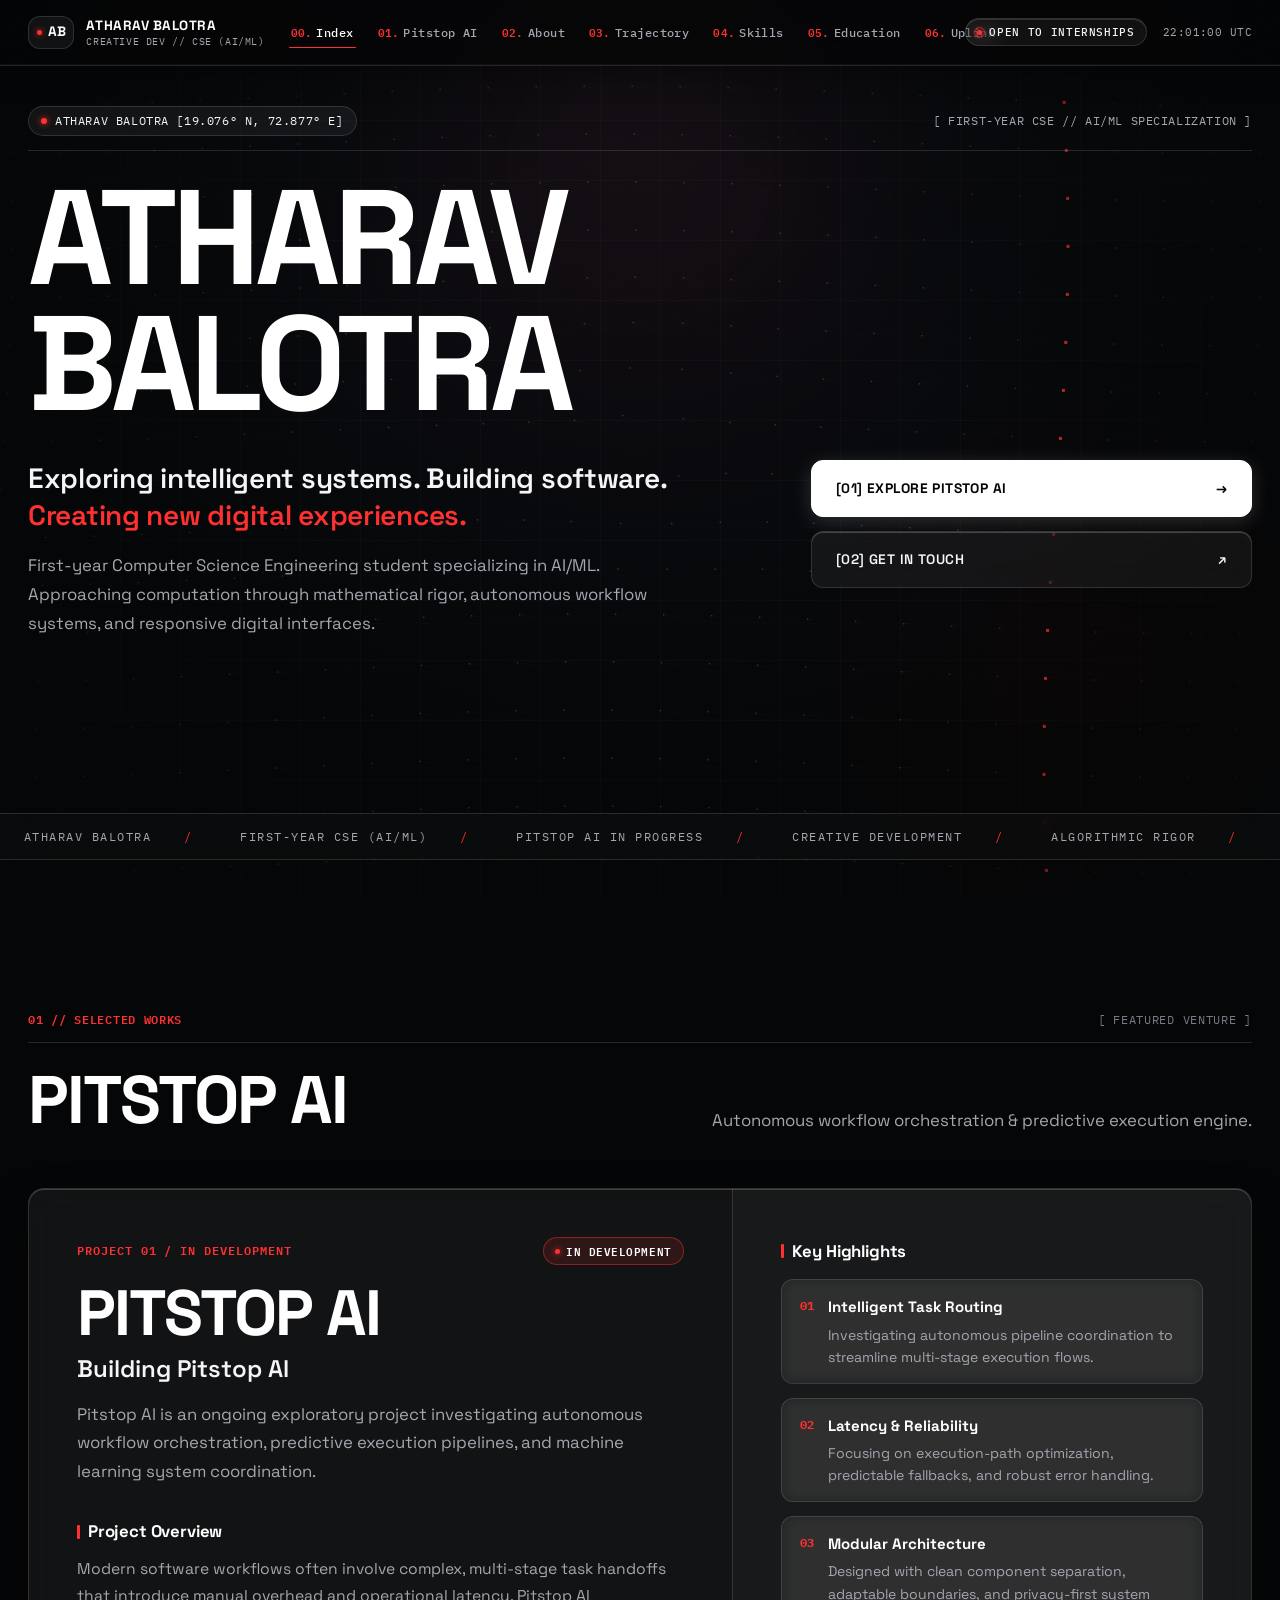
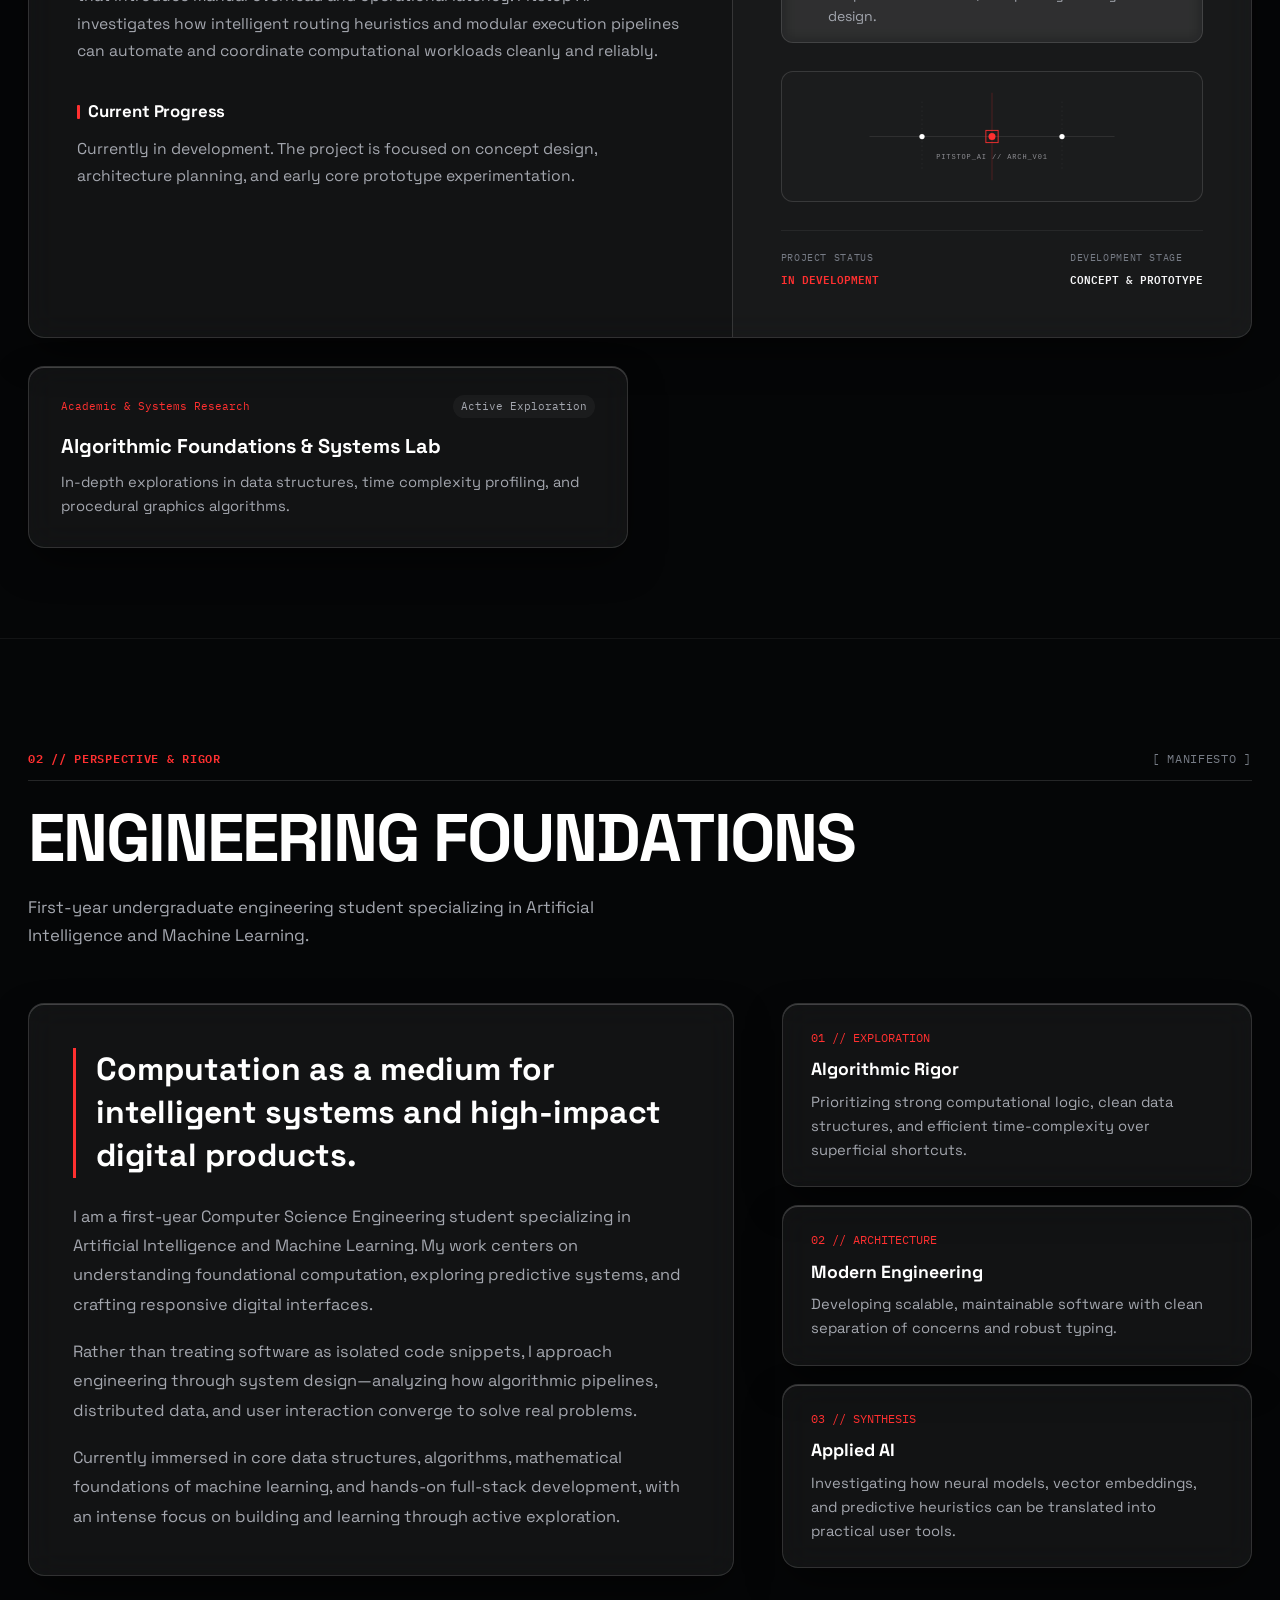
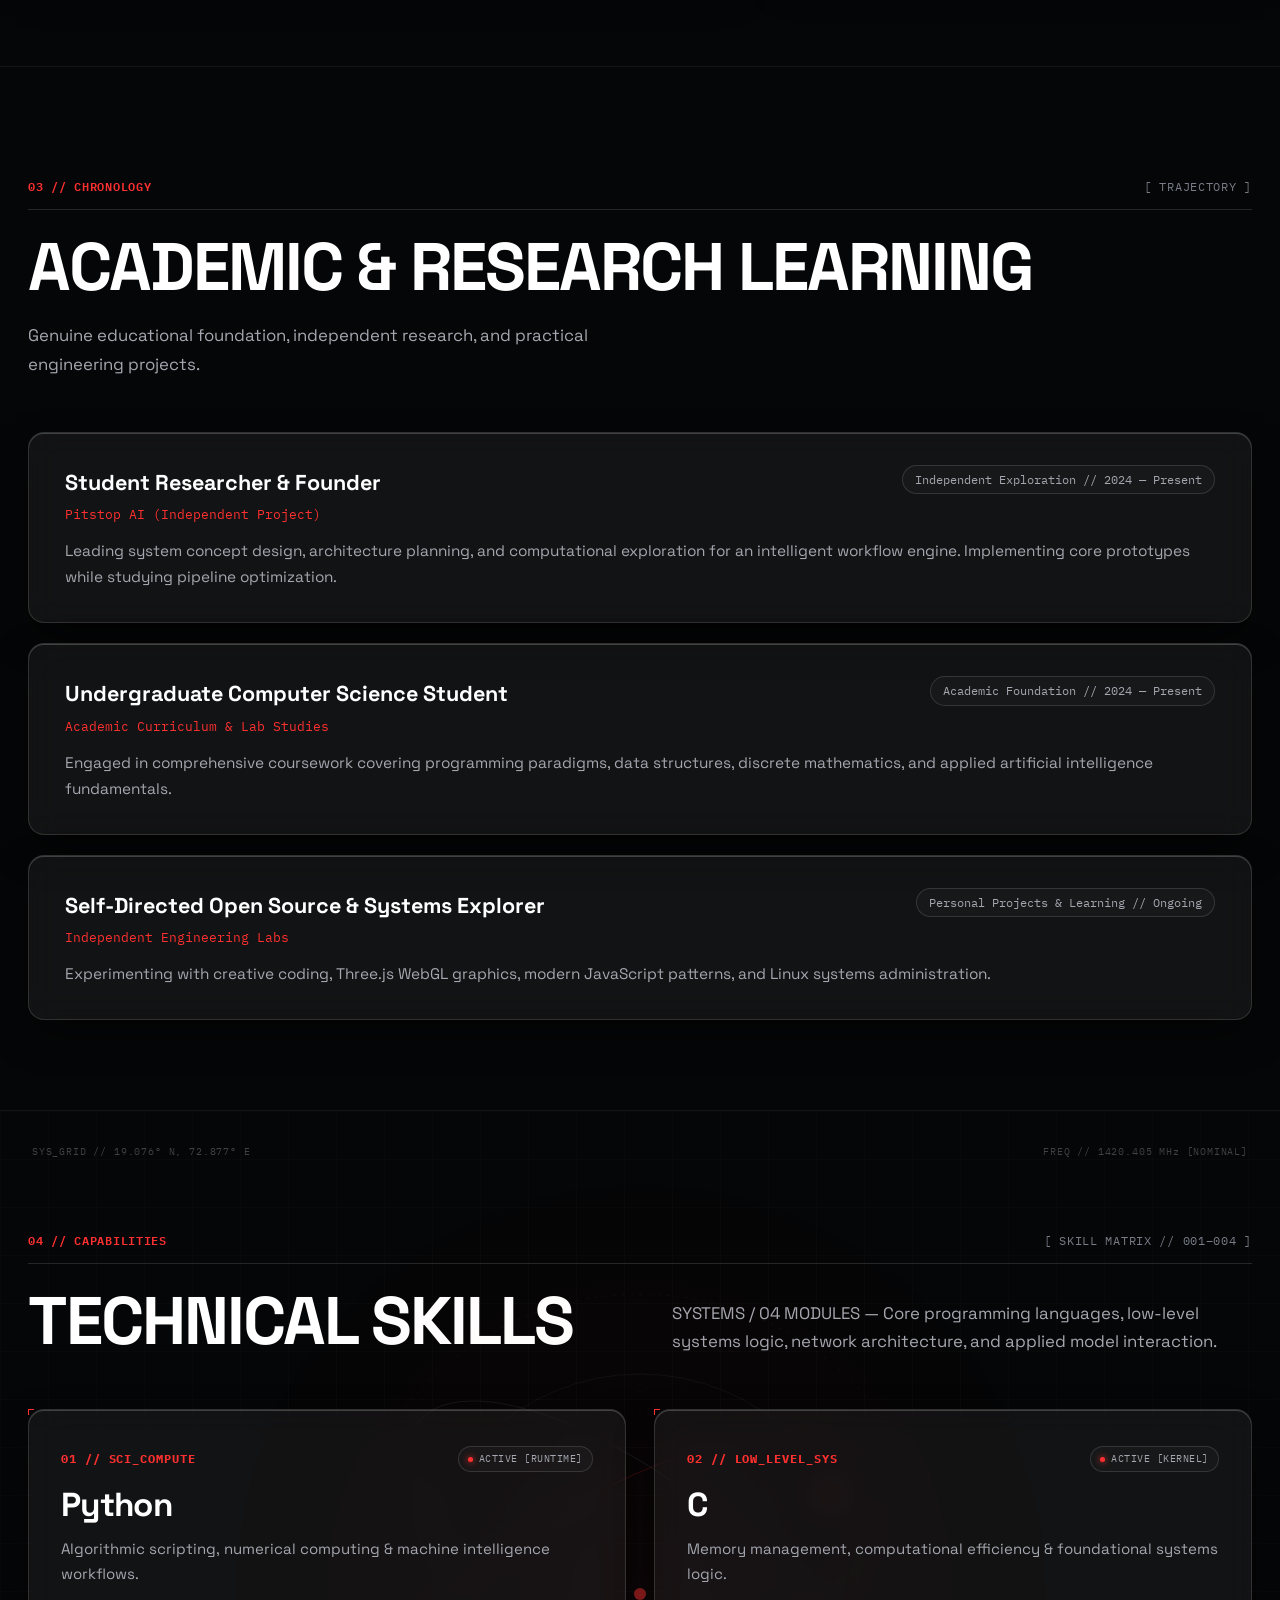
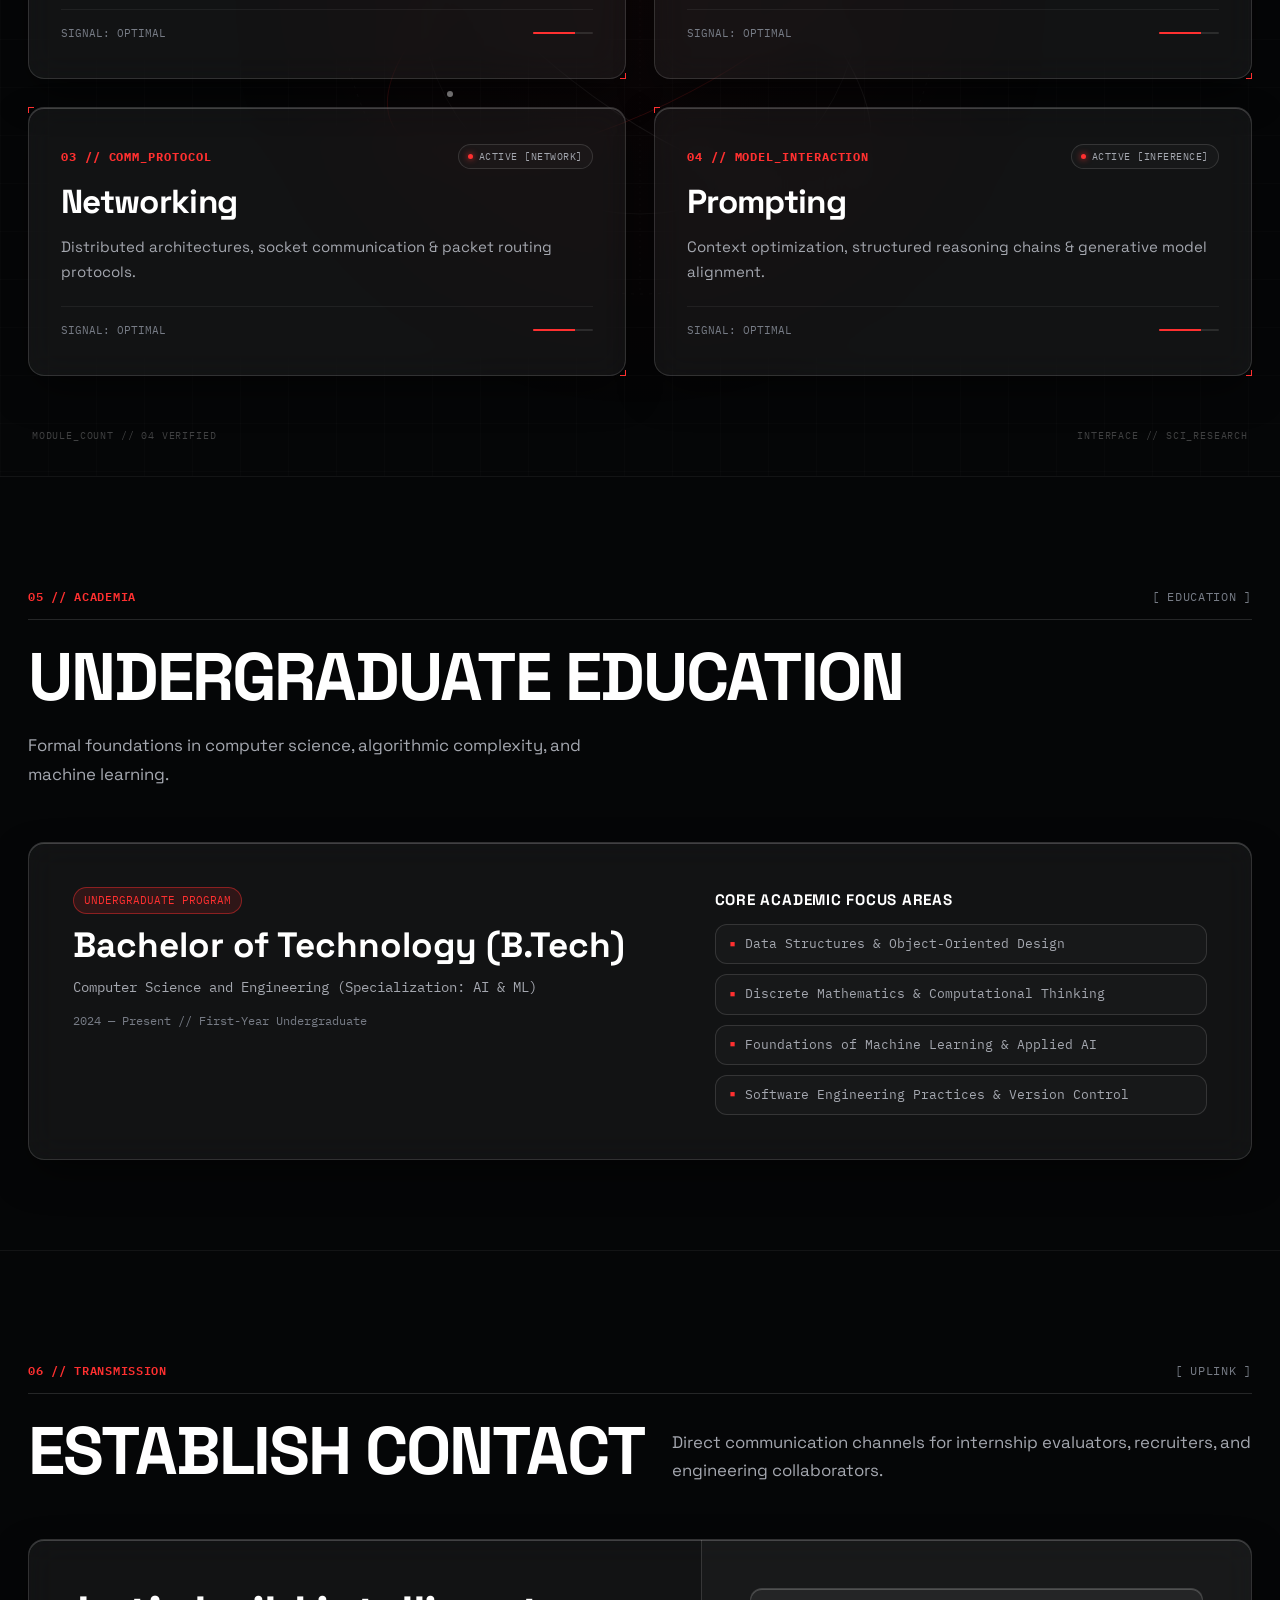
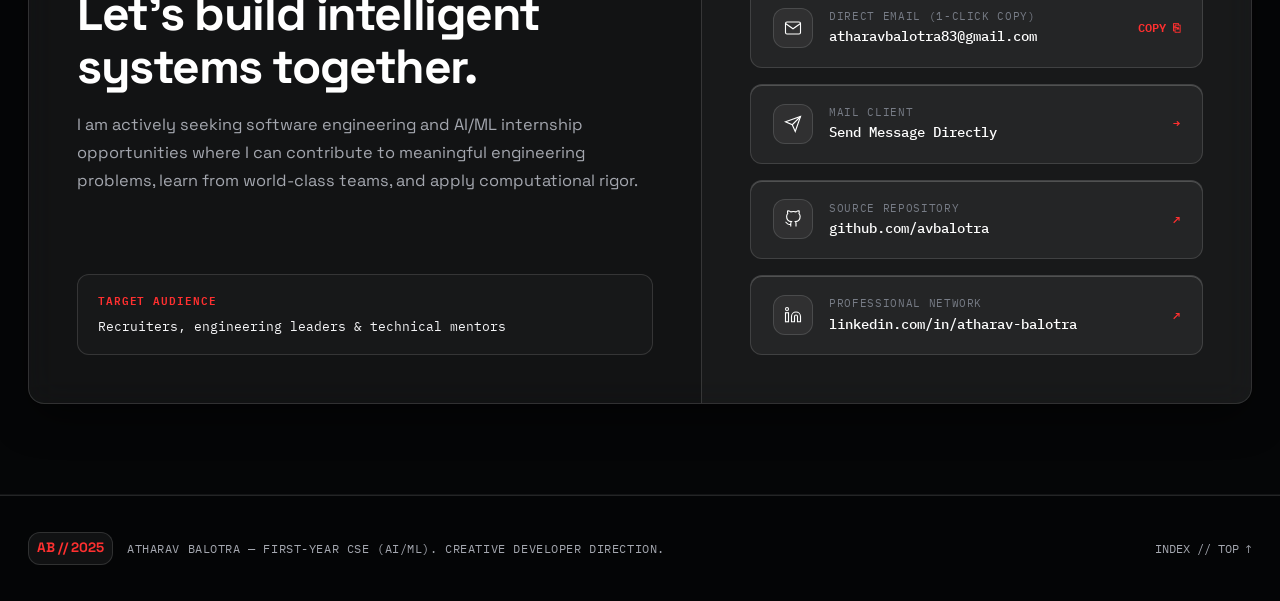
==== commit 148151a2: "chore: accept and format changes across html templates" ====
--- a/index.html
+++ b/index.html
@@ -1,23 +1,29 @@
 <!DOCTYPE html>
 <html lang="en">
+
 <head>
   <meta charset="UTF-8">
   <meta name="viewport" content="width=device-width, initial-scale=1.0">
   <title>ATHARAV BALOTRA — Creative Developer &amp; CSE (AI/ML)</title>
-  
-  <meta name="description" content="Atharav Balotra — First-year Computer Science Engineering student specializing in AI/ML. Creative developer portfolio featuring experimental typography, generative digital patterns, and Pitstop AI.">
+
+  <meta name="description"
+    content="Atharav Balotra — First-year Computer Science Engineering student specializing in AI/ML. Creative developer portfolio featuring experimental typography, generative digital patterns, and Pitstop AI.">
   <meta name="author" content="Atharav Balotra">
 
   <!-- Monogram Vector Favicon -->
-  <link rel="icon" href="data:image/svg+xml,<svg xmlns=%22http://www.w3.org/2000/svg%22 viewBox=%220 0 100 100%22><rect width=%22100%22 height=%22100%22 fill=%22%23050505%22/><circle cx=%2250%22 cy=%2250%22 r=%2238%22 fill=%22none%22 stroke=%22%23FF3030%22 stroke-width=%223%22 stroke-dasharray=%224 4%22/><text y=%22.72em%22 x=%22.18em%22 font-size=%2255%22 font-family=%22sans-serif%22 font-weight=%22800%22 fill=%22%23ffffff%22>AB</text></svg>">
+  <link rel="icon"
+    href="data:image/svg+xml,<svg xmlns=%22http://www.w3.org/2000/svg%22 viewBox=%220 0 100 100%22><rect width=%22100%22 height=%22100%22 fill=%22%23050505%22/><circle cx=%2250%22 cy=%2250%22 r=%2238%22 fill=%22none%22 stroke=%22%23FF3030%22 stroke-width=%223%22 stroke-dasharray=%224 4%22/><text y=%22.72em%22 x=%22.18em%22 font-size=%2255%22 font-family=%22sans-serif%22 font-weight=%22800%22 fill=%22%23ffffff%22>AB</text></svg>">
 
   <!-- Google Fonts: Space Grotesk (Display & Body), IBM Plex Mono (Technical Monospace) -->
   <link rel="preconnect" href="https://fonts.googleapis.com">
   <link rel="preconnect" href="https://fonts.gstatic.com" crossorigin>
-  <link href="https://fonts.googleapis.com/css2?family=IBM+Plex+Mono:ital,wght@0,400;0,500;0,600;0,700;1,400&family=Space+Grotesk:wght@400;500;600;700;800&display=swap" rel="stylesheet">
+  <link
+    href="https://fonts.googleapis.com/css2?family=IBM+Plex+Mono:ital,wght@0,400;0,500;0,600;0,700;1,400&family=Space+Grotesk:wght@400;500;600;700;800&display=swap"
+    rel="stylesheet">
 
   <link rel="stylesheet" href="style.css">
 </head>
+
 <body class="wodniack-creative">
 
   <!-- Accessibility Skip Link -->
@@ -39,7 +45,7 @@
        ======================================================== -->
   <header class="creative-header" id="mainHeader">
     <div class="header-container">
-      
+
       <!-- Monogram & Identity -->
       <a href="#hero" class="brand-anchor" aria-label="Atharav Balotra Homepage">
         <div class="brand-badge">
@@ -55,13 +61,20 @@
       <!-- Desktop Navigation Links (No Resume Link) -->
       <nav class="header-nav" aria-label="Primary Navigation">
         <ul class="nav-links-row">
-          <li><a href="#hero" class="nav-link-item active" data-section="hero"><span class="idx">00.</span><span class="nav-label">Index</span></a></li>
-          <li><a href="#pitstop" class="nav-link-item" data-section="pitstop"><span class="idx">01.</span><span class="nav-label">Pitstop&nbsp;AI</span></a></li>
-          <li><a href="#about" class="nav-link-item" data-section="about"><span class="idx">02.</span><span class="nav-label">About</span></a></li>
-          <li><a href="#experience" class="nav-link-item" data-section="experience"><span class="idx">03.</span><span class="nav-label">Trajectory</span></a></li>
-          <li><a href="#skills" class="nav-link-item" data-section="skills"><span class="idx">04.</span><span class="nav-label">Skills</span></a></li>
-          <li><a href="#education" class="nav-link-item" data-section="education"><span class="idx">05.</span><span class="nav-label">Education</span></a></li>
-          <li><a href="#contact" class="nav-link-item" data-section="contact"><span class="idx">06.</span><span class="nav-label">Uplink</span></a></li>
+          <li><a href="#hero" class="nav-link-item active" data-section="hero"><span class="idx">00.</span><span
+                class="nav-label">Index</span></a></li>
+          <li><a href="#pitstop" class="nav-link-item" data-section="pitstop"><span class="idx">01.</span><span
+                class="nav-label">Pitstop&nbsp;AI</span></a></li>
+          <li><a href="#about" class="nav-link-item" data-section="about"><span class="idx">02.</span><span
+                class="nav-label">About</span></a></li>
+          <li><a href="#experience" class="nav-link-item" data-section="experience"><span class="idx">03.</span><span
+                class="nav-label">Trajectory</span></a></li>
+          <li><a href="#skills" class="nav-link-item" data-section="skills"><span class="idx">04.</span><span
+                class="nav-label">Skills</span></a></li>
+          <li><a href="#education" class="nav-link-item" data-section="education"><span class="idx">05.</span><span
+                class="nav-label">Education</span></a></li>
+          <li><a href="#contact" class="nav-link-item" data-section="contact"><span class="idx">06.</span><span
+                class="nav-label">Uplink</span></a></li>
         </ul>
       </nav>
 
@@ -73,7 +86,8 @@
         </a>
         <span class="clock-display" id="telemetryClock">--:--:-- UTC</span>
 
-        <button class="mobile-nav-toggle" id="mobileNavToggle" aria-label="Toggle Navigation Drawer" aria-expanded="false">
+        <button class="mobile-nav-toggle" id="mobileNavToggle" aria-label="Toggle Navigation Drawer"
+          aria-expanded="false">
           <span class="toggle-line"></span>
           <span class="toggle-line"></span>
         </button>
@@ -111,7 +125,7 @@
          ---------------------------------------------------- -->
     <section class="hero-stage" id="hero">
       <div class="hero-main-container">
-        
+
         <!-- Metadata Row -->
         <div class="hero-meta-row">
           <span class="hero-tag">
@@ -133,10 +147,12 @@
         <div class="hero-sub-grid">
           <div>
             <div class="hero-lead-text">
-              Exploring intelligent systems. Building software. <span class="highlight-red">Creating new digital experiences.</span>
+              Exploring intelligent systems. Building software. <span class="highlight-red">Creating new digital
+                experiences.</span>
             </div>
             <p class="hero-bio-p">
-              First-year Computer Science Engineering student specializing in AI/ML. Approaching computation through mathematical rigor, autonomous workflow systems, and responsive digital interfaces.
+              First-year Computer Science Engineering student specializing in AI/ML. Approaching computation through
+              mathematical rigor, autonomous workflow systems, and responsive digital interfaces.
             </p>
           </div>
 
@@ -180,7 +196,7 @@
          ---------------------------------------------------- -->
     <section class="editorial-sector" id="pitstop">
       <div class="sector-wrap">
-        
+
         <header class="sector-editorial-header">
           <div class="seh-index-row">
             <span class="sec-num">01 // SELECTED WORKS</span>
@@ -197,7 +213,7 @@
         <!-- Flagship Project Presentation: Pitstop AI -->
         <article class="project-showcase-card">
           <div class="psc-inner-grid">
-            
+
             <!-- Left Narrative Column -->
             <div class="psc-col-main">
               <div class="psc-header-group">
@@ -211,7 +227,8 @@
                 <h3 class="psc-project-title">PITSTOP AI</h3>
                 <h4 class="psc-headline">Building Pitstop AI</h4>
                 <p class="psc-lead-desc">
-                  Pitstop AI is an ongoing exploratory project investigating autonomous workflow orchestration, predictive execution pipelines, and machine learning system coordination.
+                  Pitstop AI is an ongoing exploratory project investigating autonomous workflow orchestration,
+                  predictive execution pipelines, and machine learning system coordination.
                 </p>
               </div>
 
@@ -219,7 +236,9 @@
               <div class="psc-block">
                 <h5 class="psc-block-heading">Project Overview</h5>
                 <p class="psc-block-text" id="pitstopOverviewText">
-                  Modern software workflows often involve complex, multi-stage task handoffs that introduce manual overhead and operational latency. Pitstop AI investigates how intelligent routing heuristics and modular execution pipelines can automate and coordinate computational workloads cleanly and reliably.
+                  Modern software workflows often involve complex, multi-stage task handoffs that introduce manual
+                  overhead and operational latency. Pitstop AI investigates how intelligent routing heuristics and
+                  modular execution pipelines can automate and coordinate computational workloads cleanly and reliably.
                 </p>
               </div>
 
@@ -227,7 +246,8 @@
               <div class="psc-block">
                 <h5 class="psc-block-heading">Current Progress</h5>
                 <p class="psc-block-text" id="pitstopProgressText">
-                  Currently in development. The project is focused on concept design, architecture planning, and early core prototype experimentation.
+                  Currently in development. The project is focused on concept design, architecture planning, and early
+                  core prototype experimentation.
                 </p>
               </div>
             </div>
@@ -255,7 +275,8 @@
                     <span class="ph-idx">03</span>
                     <div class="ph-content">
                       <strong>Modular Architecture</strong>
-                      <p>Designed with clean component separation, adaptable boundaries, and privacy-first system design.</p>
+                      <p>Designed with clean component separation, adaptable boundaries, and privacy-first system
+                        design.</p>
                     </div>
                   </li>
                 </ul>
@@ -264,15 +285,18 @@
               <!-- Restrained Schematic Graphic -->
               <div class="psc-linework-frame" aria-hidden="true">
                 <svg class="psc-linework-svg" viewBox="0 0 320 120" fill="none">
-                  <line x1="20" y1="60" x2="300" y2="60" stroke="rgba(255,255,255,0.1)" stroke-width="1"/>
-                  <line x1="80" y1="20" x2="80" y2="100" stroke="rgba(255,255,255,0.06)" stroke-width="1" stroke-dasharray="2 3"/>
-                  <line x1="160" y1="10" x2="160" y2="110" stroke="rgba(255,48,48,0.25)" stroke-width="1"/>
-                  <line x1="240" y1="20" x2="240" y2="100" stroke="rgba(255,255,255,0.06)" stroke-width="1" stroke-dasharray="2 3"/>
-                  <circle cx="80" cy="60" r="3" fill="#ffffff"/>
-                  <circle cx="160" cy="60" r="4" fill="#FF3030"/>
-                  <circle cx="240" cy="60" r="3" fill="#ffffff"/>
-                  <rect x="153" y="53" width="14" height="14" stroke="#FF3030" stroke-width="1" fill="none"/>
-                  <text x="160" y="86" font-family="'JetBrains Mono', monospace" font-size="8" fill="#8E8E93" text-anchor="middle" letter-spacing="1">PITSTOP_AI // ARCH_V01</text>
+                  <line x1="20" y1="60" x2="300" y2="60" stroke="rgba(255,255,255,0.1)" stroke-width="1" />
+                  <line x1="80" y1="20" x2="80" y2="100" stroke="rgba(255,255,255,0.06)" stroke-width="1"
+                    stroke-dasharray="2 3" />
+                  <line x1="160" y1="10" x2="160" y2="110" stroke="rgba(255,48,48,0.25)" stroke-width="1" />
+                  <line x1="240" y1="20" x2="240" y2="100" stroke="rgba(255,255,255,0.06)" stroke-width="1"
+                    stroke-dasharray="2 3" />
+                  <circle cx="80" cy="60" r="3" fill="#ffffff" />
+                  <circle cx="160" cy="60" r="4" fill="#FF3030" />
+                  <circle cx="240" cy="60" r="3" fill="#ffffff" />
+                  <rect x="153" y="53" width="14" height="14" stroke="#FF3030" stroke-width="1" fill="none" />
+                  <text x="160" y="86" font-family="'JetBrains Mono', monospace" font-size="8" fill="#8E8E93"
+                    text-anchor="middle" letter-spacing="1">PITSTOP_AI // ARCH_V01</text>
                 </svg>
               </div>
 
@@ -303,7 +327,7 @@
          ---------------------------------------------------- -->
     <section class="editorial-sector" id="about">
       <div class="sector-wrap">
-        
+
         <header class="sector-editorial-header">
           <div class="seh-index-row">
             <span class="sec-num">02 // PERSPECTIVE &amp; RIGOR</span>
@@ -318,20 +342,26 @@
         </header>
 
         <div class="editorial-about-grid">
-          
+
           <article class="about-manifesto-pane">
             <h3 class="manifesto-big-statement">
               Computation as a medium for intelligent systems and high-impact digital products.
             </h3>
             <div class="manifesto-paragraphs" id="aboutManifestoContainer">
               <p>
-                I am a first-year Computer Science Engineering student specializing in Artificial Intelligence and Machine Learning. My work centers on understanding foundational computation, exploring predictive systems, and crafting responsive digital interfaces.
+                I am a first-year Computer Science Engineering student specializing in Artificial Intelligence and
+                Machine Learning. My work centers on understanding foundational computation, exploring predictive
+                systems, and crafting responsive digital interfaces.
               </p>
               <p>
-                Rather than treating software as isolated code snippets, I approach engineering through system design—analyzing how algorithmic pipelines, distributed data, and user interaction converge to solve real problems.
+                Rather than treating software as isolated code snippets, I approach engineering through system
+                design—analyzing how algorithmic pipelines, distributed data, and user interaction converge to solve
+                real problems.
               </p>
               <p>
-                Currently immersed in core data structures, algorithms, mathematical foundations of machine learning, and hands-on full-stack development, with an intense focus on building and learning through active exploration.
+                Currently immersed in core data structures, algorithms, mathematical foundations of machine learning,
+                and hands-on full-stack development, with an intense focus on building and learning through active
+                exploration.
               </p>
             </div>
           </article>
@@ -343,7 +373,8 @@
               </div>
               <h4 class="pb-title">Algorithmic Rigor</h4>
               <p class="pb-desc">
-                Prioritizing strong computational logic, clean data structures, and efficient time-complexity over superficial shortcuts.
+                Prioritizing strong computational logic, clean data structures, and efficient time-complexity over
+                superficial shortcuts.
               </p>
             </div>
 
@@ -363,7 +394,8 @@
               </div>
               <h4 class="pb-title">Applied AI</h4>
               <p class="pb-desc">
-                Investigating how neural models, vector embeddings, and predictive heuristics can be translated into practical user tools.
+                Investigating how neural models, vector embeddings, and predictive heuristics can be translated into
+                practical user tools.
               </p>
             </div>
           </div>
@@ -378,7 +410,7 @@
          ---------------------------------------------------- -->
     <section class="editorial-sector" id="experience">
       <div class="sector-wrap">
-        
+
         <header class="sector-editorial-header">
           <div class="seh-index-row">
             <span class="sec-num">03 // CHRONOLOGY</span>
@@ -393,7 +425,7 @@
         </header>
 
         <div class="trajectory-stack" id="experienceTrajectoryContainer">
-          
+
           <div class="trajectory-card">
             <div class="tc-top-row">
               <div>
@@ -403,7 +435,8 @@
               <span class="tc-meta-pill">Independent Exploration // 2024 — Present</span>
             </div>
             <p class="tc-desc">
-              Leading system concept design, architecture planning, and computational exploration for an intelligent workflow engine. Implementing core prototypes while studying pipeline optimization.
+              Leading system concept design, architecture planning, and computational exploration for an intelligent
+              workflow engine. Implementing core prototypes while studying pipeline optimization.
             </p>
           </div>
 
@@ -416,7 +449,8 @@
               <span class="tc-meta-pill">Academic Foundation // 2024 — Present</span>
             </div>
             <p class="tc-desc">
-              Engaged in comprehensive coursework covering programming paradigms, data structures, discrete mathematics, and applied artificial intelligence fundamentals.
+              Engaged in comprehensive coursework covering programming paradigms, data structures, discrete mathematics,
+              and applied artificial intelligence fundamentals.
             </p>
           </div>
 
@@ -429,7 +463,8 @@
               <span class="tc-meta-pill">Personal Projects &amp; Learning // Ongoing</span>
             </div>
             <p class="tc-desc">
-              Experimenting with creative coding, interactive Canvas graphics, modern JavaScript patterns, and Linux systems administration.
+              Experimenting with creative coding, interactive Canvas graphics, modern JavaScript patterns, and Linux
+              systems administration.
             </p>
           </div>
 
@@ -446,19 +481,23 @@
       <div class="skills-scientific-backdrop" aria-hidden="true">
         <div class="ssb-grid-lines"></div>
         <svg class="ssb-orbital-svg" viewBox="0 0 640 640" fill="none">
-          <circle cx="320" cy="320" r="300" stroke="rgba(255,255,255,0.06)" stroke-width="1" stroke-dasharray="3 6"/>
-          <circle cx="320" cy="320" r="220" stroke="rgba(255,255,255,0.08)" stroke-width="1"/>
+          <circle cx="320" cy="320" r="300" stroke="rgba(255,255,255,0.06)" stroke-width="1" stroke-dasharray="3 6" />
+          <circle cx="320" cy="320" r="220" stroke="rgba(255,255,255,0.08)" stroke-width="1" />
           <g class="ssb-orbit-loop">
-            <ellipse cx="320" cy="320" rx="280" ry="110" stroke="rgba(255,48,48,0.3)" stroke-width="1" transform="rotate(-28 320 320)"/>
-            <circle cx="510" cy="220" r="4" fill="#FF3030"/>
+            <ellipse cx="320" cy="320" rx="280" ry="110" stroke="rgba(255,48,48,0.3)" stroke-width="1"
+              transform="rotate(-28 320 320)" />
+            <circle cx="510" cy="220" r="4" fill="#FF3030" />
           </g>
           <g class="ssb-orbit-loop-rev">
-            <ellipse cx="320" cy="320" rx="280" ry="110" stroke="rgba(255,255,255,0.12)" stroke-width="1" transform="rotate(38 320 320)"/>
-            <circle cx="130" cy="420" r="3" fill="#ffffff"/>
+            <ellipse cx="320" cy="320" rx="280" ry="110" stroke="rgba(255,255,255,0.12)" stroke-width="1"
+              transform="rotate(38 320 320)" />
+            <circle cx="130" cy="420" r="3" fill="#ffffff" />
           </g>
-          <circle cx="320" cy="320" r="6" fill="#FF3030"/>
-          <line x1="320" y1="20" x2="320" y2="620" stroke="rgba(255,255,255,0.04)" stroke-width="1" stroke-dasharray="2 4"/>
-          <line x1="20" y1="320" x2="620" y2="320" stroke="rgba(255,255,255,0.04)" stroke-width="1" stroke-dasharray="2 4"/>
+          <circle cx="320" cy="320" r="6" fill="#FF3030" />
+          <line x1="320" y1="20" x2="320" y2="620" stroke="rgba(255,255,255,0.04)" stroke-width="1"
+            stroke-dasharray="2 4" />
+          <line x1="20" y1="320" x2="620" y2="320" stroke="rgba(255,255,255,0.04)" stroke-width="1"
+            stroke-dasharray="2 4" />
         </svg>
         <div class="ssb-coord-tag ssb-coord-tl">SYS_GRID // 19.076° N, 72.877° E</div>
         <div class="ssb-coord-tag ssb-coord-tr">FREQ // 1420.405 MHz [NOMINAL]</div>
@@ -467,7 +506,7 @@
       </div>
 
       <div class="sector-wrap">
-        
+
         <header class="sector-editorial-header">
           <div class="seh-index-row">
             <span class="sec-num">04 // CAPABILITIES</span>
@@ -476,13 +515,14 @@
           <div class="seh-title-row">
             <h2 class="seh-large-title">TECHNICAL SKILLS</h2>
             <p class="seh-desc-lead">
-              SYSTEMS / 04 MODULES &mdash; Core programming languages, low-level systems logic, network architecture, and applied model interaction.
+              SYSTEMS / 04 MODULES &mdash; Core programming languages, low-level systems logic, network architecture,
+              and applied model interaction.
             </p>
           </div>
         </header>
 
         <div class="skills-modern-grid" id="skillsMatrixContainer">
-          
+
           <div class="skill-item-card" tabindex="0">
             <div class="sic-top-row">
               <span class="sic-idx">01 // SCI_COMPUTE</span>
@@ -545,7 +585,7 @@
          ---------------------------------------------------- -->
     <section class="editorial-sector" id="education">
       <div class="sector-wrap">
-        
+
         <header class="sector-editorial-header">
           <div class="seh-index-row">
             <span class="sec-num">05 // ACADEMIA</span>
@@ -561,7 +601,7 @@
 
         <article class="education-editorial-card">
           <div class="edu-split-row">
-            
+
             <div class="edu-left-col">
               <span class="edu-tag-pill">UNDERGRADUATE PROGRAM</span>
               <h3 class="edu-degree-title">Bachelor of Technology (B.Tech)</h3>
@@ -590,7 +630,7 @@
          ---------------------------------------------------- -->
     <section class="editorial-sector" id="contact">
       <div class="sector-wrap">
-        
+
         <header class="sector-editorial-header">
           <div class="seh-index-row">
             <span class="sec-num">06 // TRANSMISSION</span>
@@ -606,12 +646,13 @@
 
         <div class="contact-uplink-card">
           <div class="cuc-split-layout">
-            
+
             <div class="cuc-left-info">
               <div>
                 <h3 class="cuc-headline">Let's build intelligent systems together.</h3>
                 <p class="cuc-body">
-                  I am actively seeking software engineering and AI/ML internship opportunities where I can contribute to meaningful engineering problems, learn from world-class teams, and apply computational rigor.
+                  I am actively seeking software engineering and AI/ML internship opportunities where I can contribute
+                  to meaningful engineering problems, learn from world-class teams, and apply computational rigor.
                 </p>
               </div>
 
@@ -622,14 +663,15 @@
             </div>
 
             <div class="cuc-right-channels">
-              
+
               <!-- 1-Click Copy Email Channel -->
-              <div class="direct-channel-card" id="copyEmailBtn" role="button" tabindex="0" aria-label="Copy email address to clipboard">
+              <div class="direct-channel-card" id="copyEmailBtn" role="button" tabindex="0"
+                aria-label="Copy email address to clipboard">
                 <div class="dcc-info">
                   <div class="dcc-icon-box">
                     <svg class="dcc-svg" viewBox="0 0 24 24">
-                      <path d="M4 4h16c1.1 0 2 .9 2 2v12c0 1.1-.9 2-2 2H4c-1.1 0-2-.9-2-2V6c0-1.1.9-2 2-2z"/>
-                      <polyline points="22,6 12,13 2,6"/>
+                      <path d="M4 4h16c1.1 0 2 .9 2 2v12c0 1.1-.9 2-2 2H4c-1.1 0-2-.9-2-2V6c0-1.1.9-2 2-2z" />
+                      <polyline points="22,6 12,13 2,6" />
                     </svg>
                   </div>
                   <div class="dcc-text-col">
@@ -641,12 +683,13 @@
               </div>
 
               <!-- Mail Client Direct Link -->
-              <a href="mailto:atharavbalotra83@gmail.com" class="direct-channel-card" aria-label="Send direct message via email client">
+              <a href="mailto:atharavbalotra83@gmail.com" class="direct-channel-card"
+                aria-label="Send direct message via email client">
                 <div class="dcc-info">
                   <div class="dcc-icon-box">
                     <svg class="dcc-svg" viewBox="0 0 24 24">
-                      <line x1="22" y1="2" x2="11" y2="13"/>
-                      <polygon points="22 2 15 22 11 13 2 9 22 2"/>
+                      <line x1="22" y1="2" x2="11" y2="13" />
+                      <polygon points="22 2 15 22 11 13 2 9 22 2" />
                     </svg>
                   </div>
                   <div class="dcc-text-col">
@@ -658,11 +701,13 @@
               </a>
 
               <!-- GitHub Profile -->
-              <a href="https://github.com/avbalotra" target="_blank" rel="noopener noreferrer" class="direct-channel-card" aria-label="Visit Atharav Balotra GitHub profile">
+              <a href="https://github.com/avbalotra" target="_blank" rel="noopener noreferrer"
+                class="direct-channel-card" aria-label="Visit Atharav Balotra GitHub profile">
                 <div class="dcc-info">
                   <div class="dcc-icon-box">
                     <svg class="dcc-svg" viewBox="0 0 24 24">
-                      <path d="M9 19c-5 1.5-5-2.5-7-3m14 6v-3.87a3.37 3.37 0 0 0-.94-2.61c3.14-.35 6.44-1.54 6.44-7A5.44 5.44 0 0 0 20 4.77 5.07 5.07 0 0 0 19.91 1S18.73.65 16 2.48a13.38 13.38 0 0 0-7 0C6.27.65 5.09 1 5.09 1A5.07 5.07 0 0 0 5 4.77a5.44 5.44 0 0 0-1.5 3.78c0 5.42 3.3 6.61 6.44 7A3.37 3.37 0 0 0 9 18.13V22"/>
+                      <path
+                        d="M9 19c-5 1.5-5-2.5-7-3m14 6v-3.87a3.37 3.37 0 0 0-.94-2.61c3.14-.35 6.44-1.54 6.44-7A5.44 5.44 0 0 0 20 4.77 5.07 5.07 0 0 0 19.91 1S18.73.65 16 2.48a13.38 13.38 0 0 0-7 0C6.27.65 5.09 1 5.09 1A5.07 5.07 0 0 0 5 4.77a5.44 5.44 0 0 0-1.5 3.78c0 5.42 3.3 6.61 6.44 7A3.37 3.37 0 0 0 9 18.13V22" />
                     </svg>
                   </div>
                   <div class="dcc-text-col">
@@ -674,13 +719,14 @@
               </a>
 
               <!-- LinkedIn Profile -->
-              <a href="https://www.linkedin.com/in/atharav-balotra-5058a7336" target="_blank" rel="noopener noreferrer" class="direct-channel-card" aria-label="Visit Atharav Balotra LinkedIn profile">
+              <a href="https://www.linkedin.com/in/atharav-balotra-5058a7336" target="_blank" rel="noopener noreferrer"
+                class="direct-channel-card" aria-label="Visit Atharav Balotra LinkedIn profile">
                 <div class="dcc-info">
                   <div class="dcc-icon-box">
                     <svg class="dcc-svg" viewBox="0 0 24 24">
-                      <path d="M16 8a6 6 0 0 1 6 6v7h-4v-7a2 2 0 0 0-2-2 2 2 0 0 0-2 2v7h-4v-7a6 6 0 0 1 6-6z"/>
-                      <rect x="2" y="9" width="4" height="12"/>
-                      <circle cx="4" cy="4" r="2"/>
+                      <path d="M16 8a6 6 0 0 1 6 6v7h-4v-7a2 2 0 0 0-2-2 2 2 0 0 0-2 2v7h-4v-7a6 6 0 0 1 6-6z" />
+                      <rect x="2" y="9" width="4" height="12" />
+                      <circle cx="4" cy="4" r="2" />
                     </svg>
                   </div>
                   <div class="dcc-text-col">
@@ -733,4 +779,5 @@
   <script src="portfolio-data.js"></script>
   <script src="script.js"></script>
 </body>
-</html>
+
+</html>
